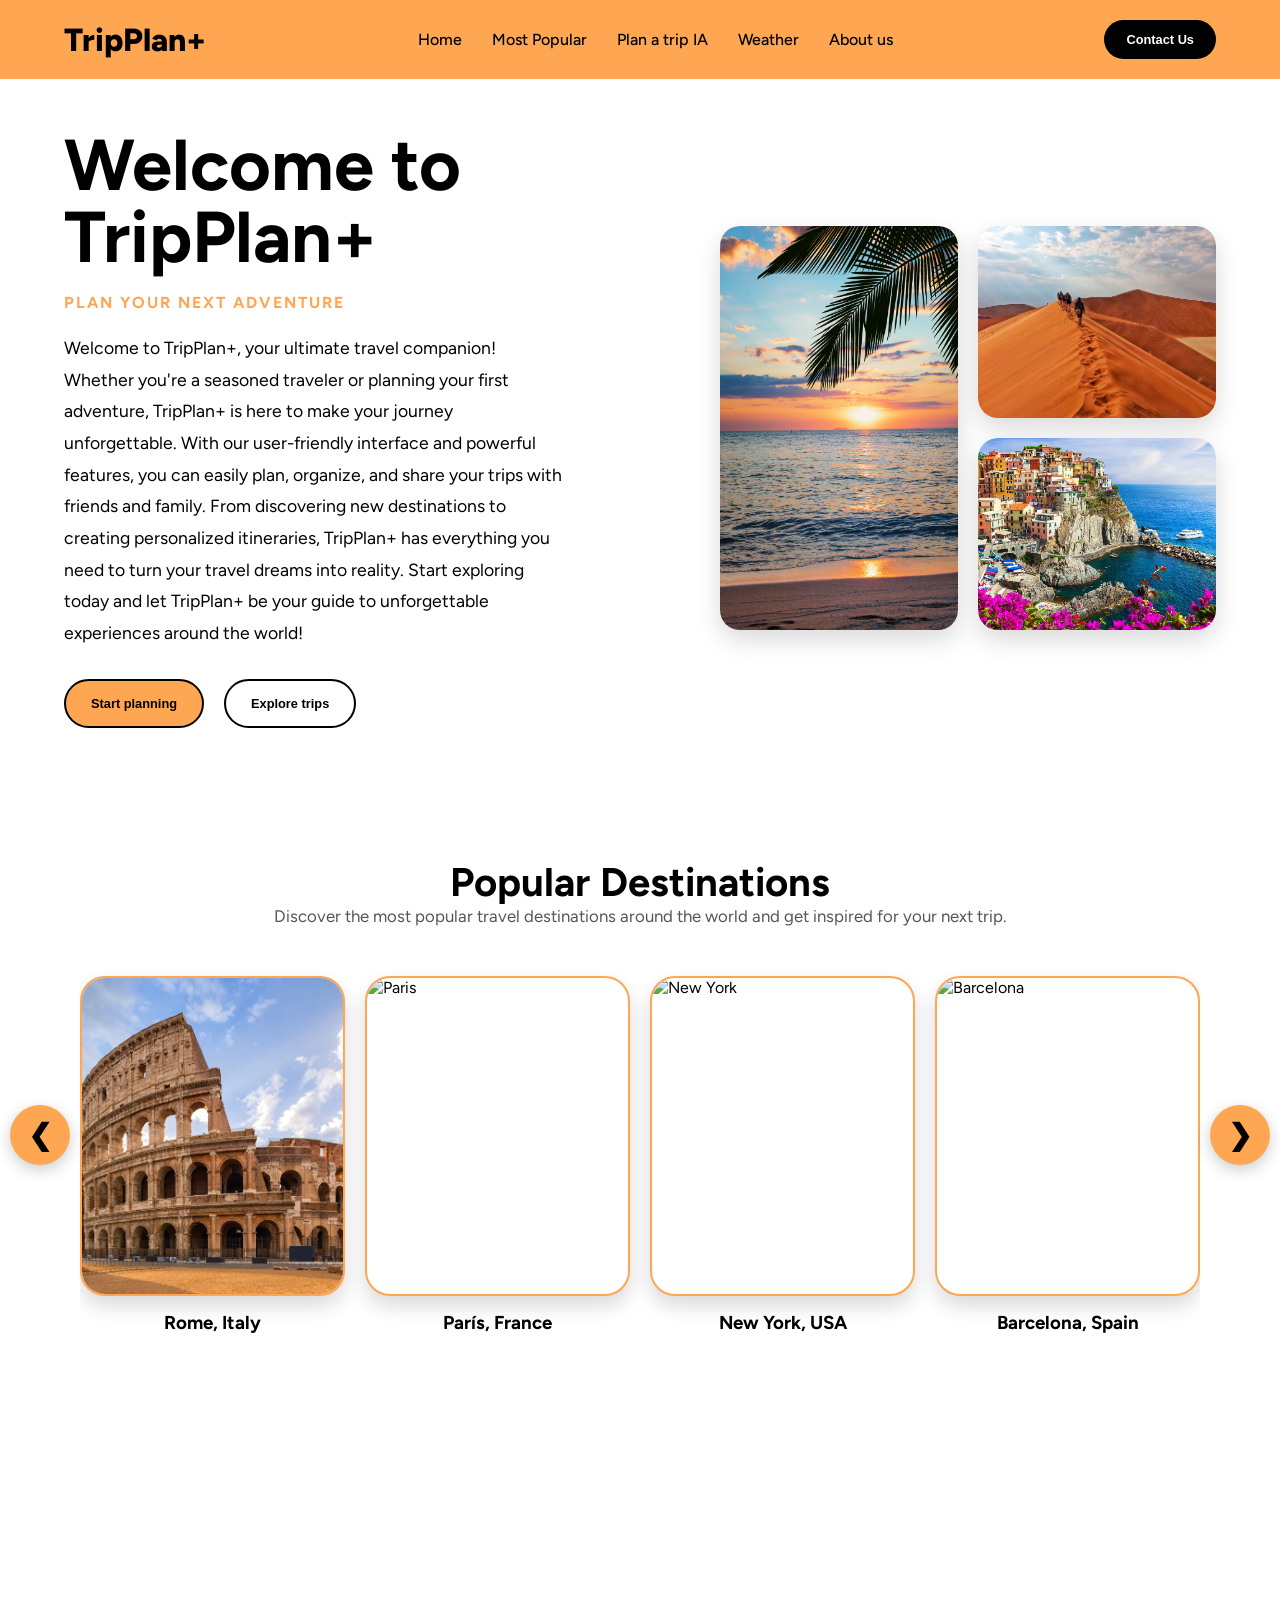
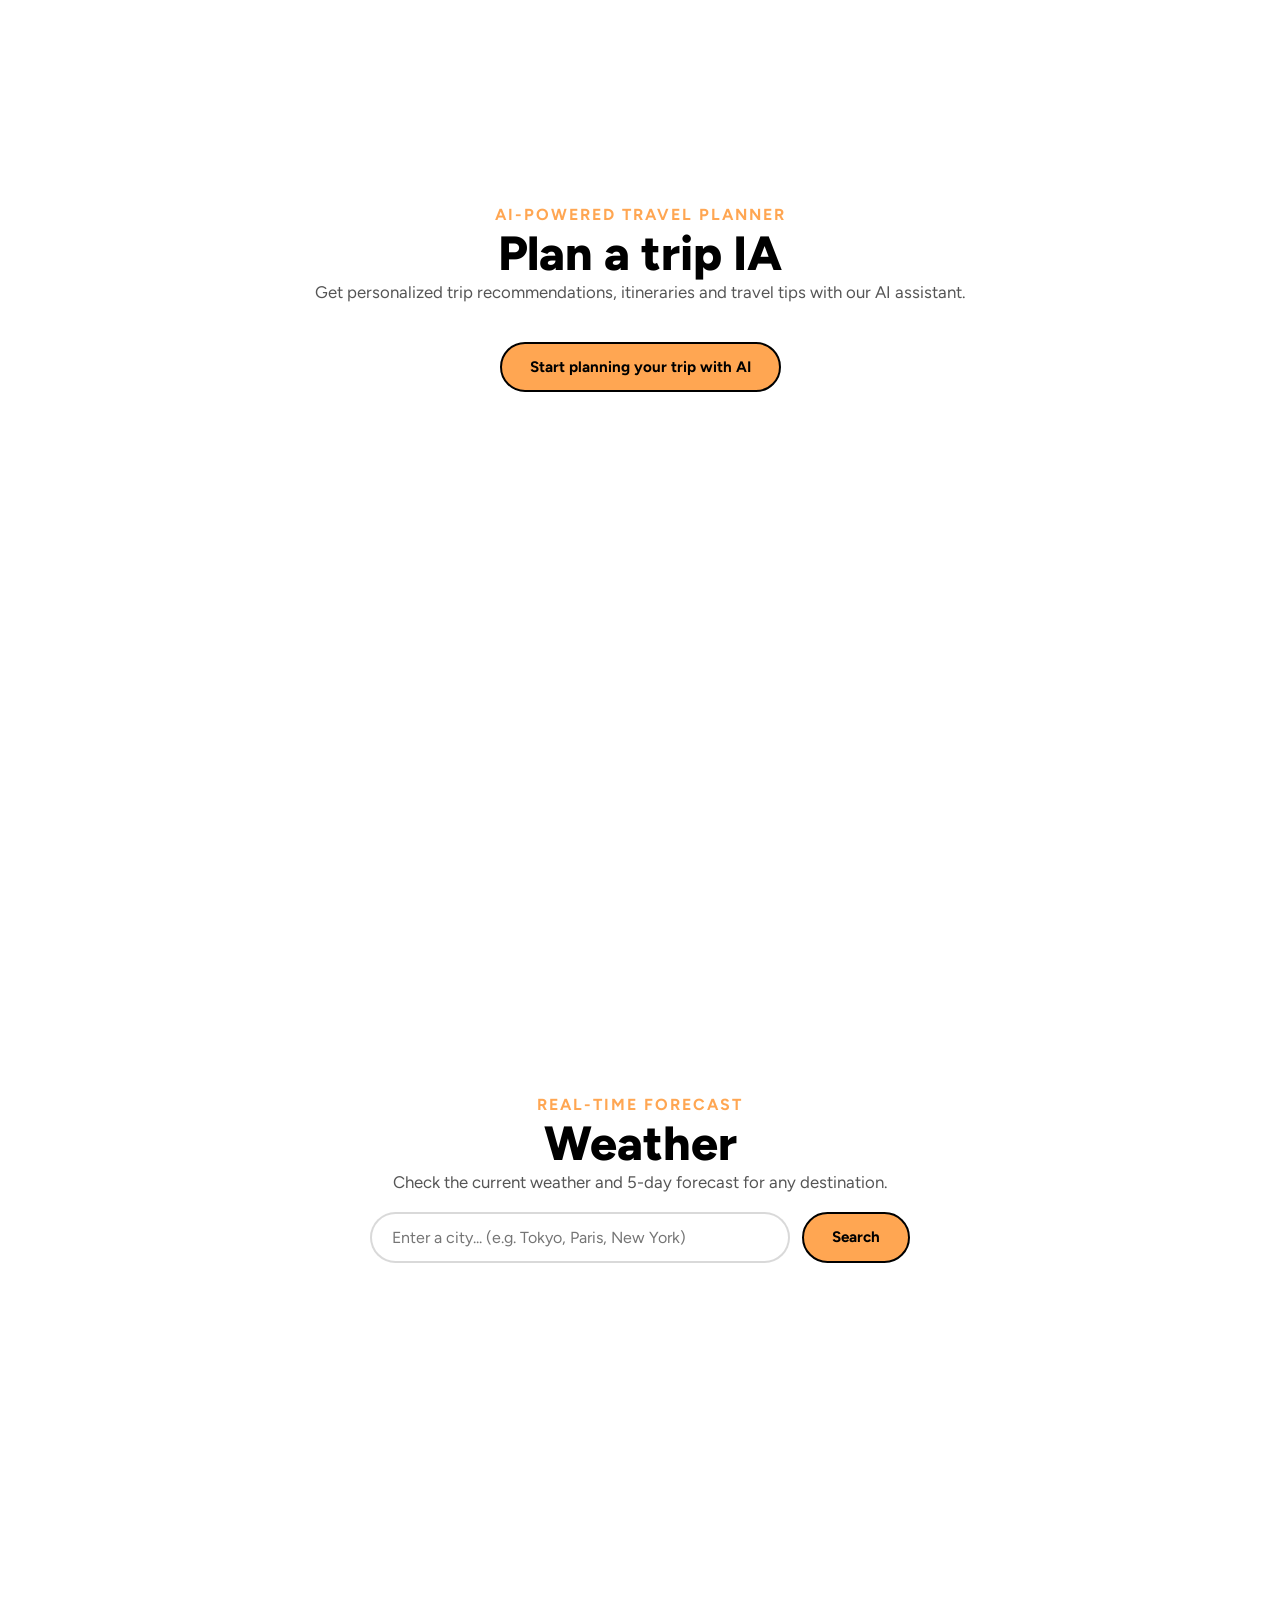
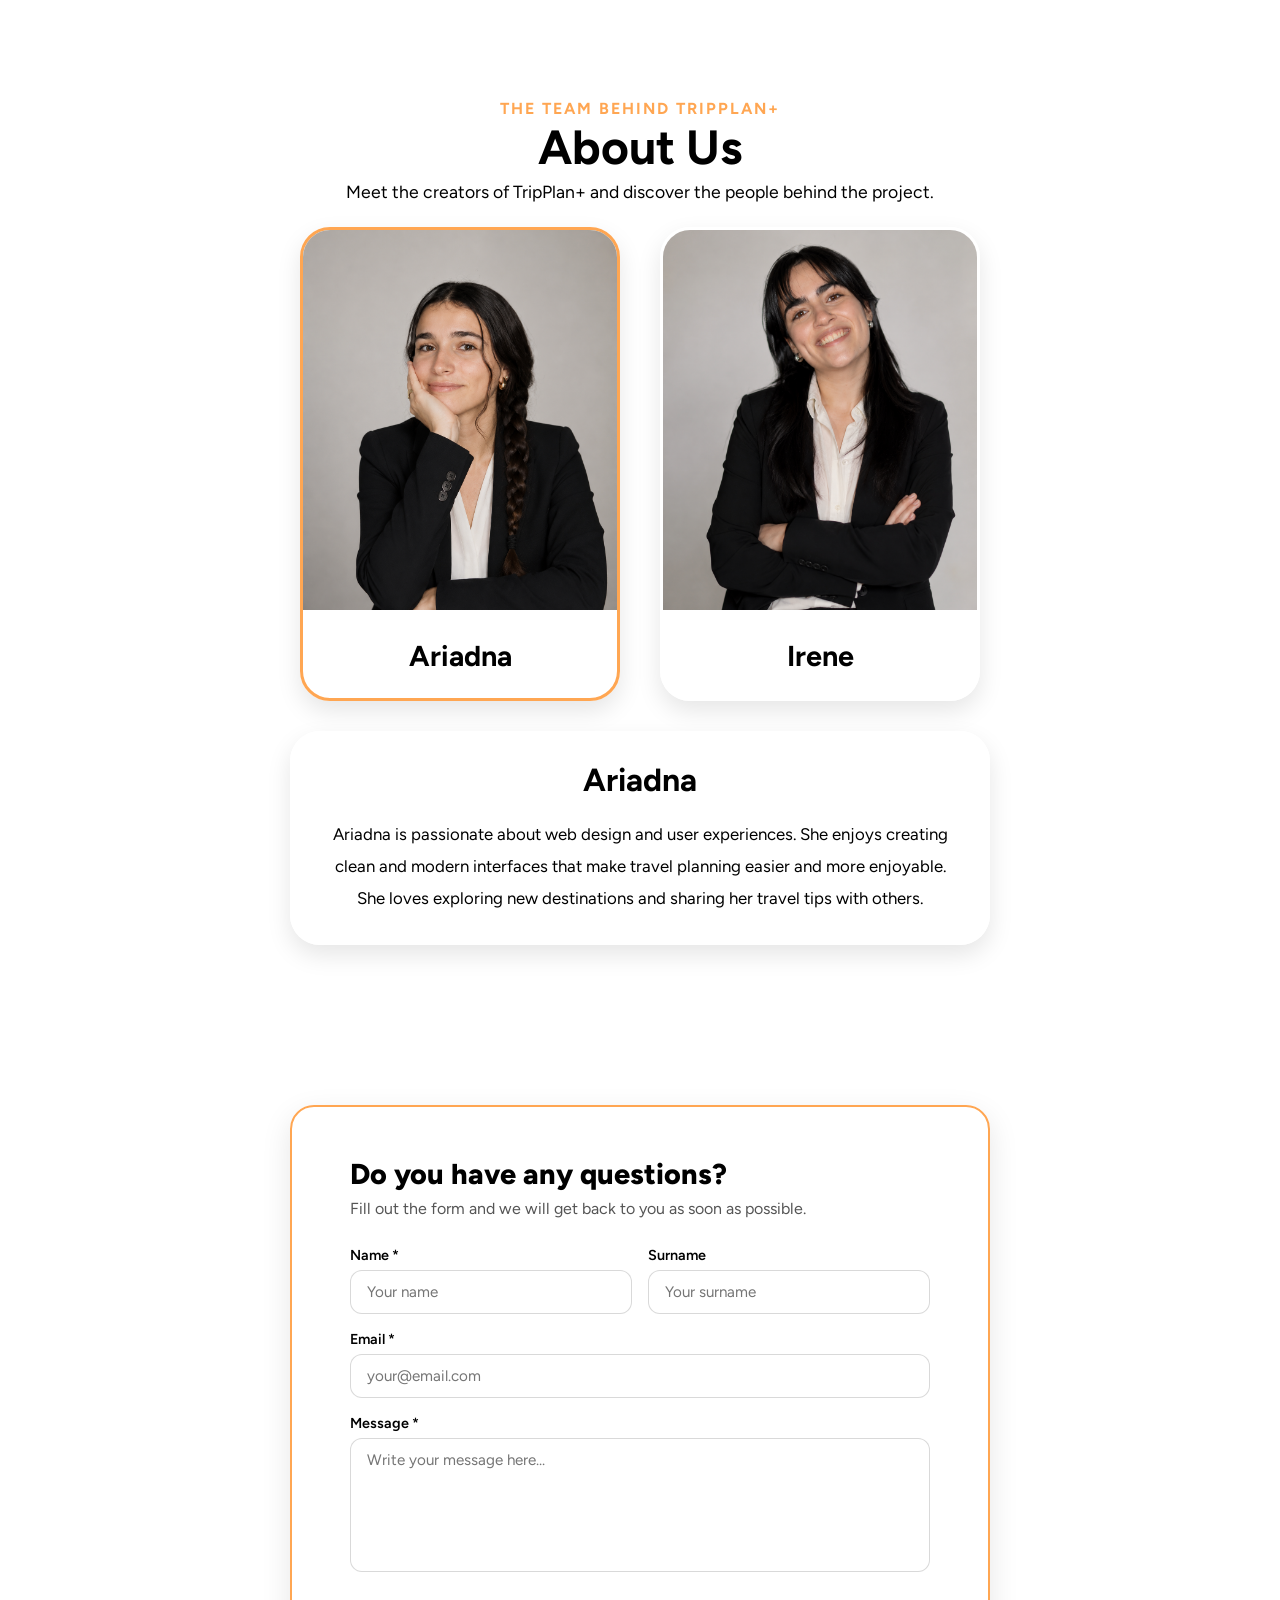
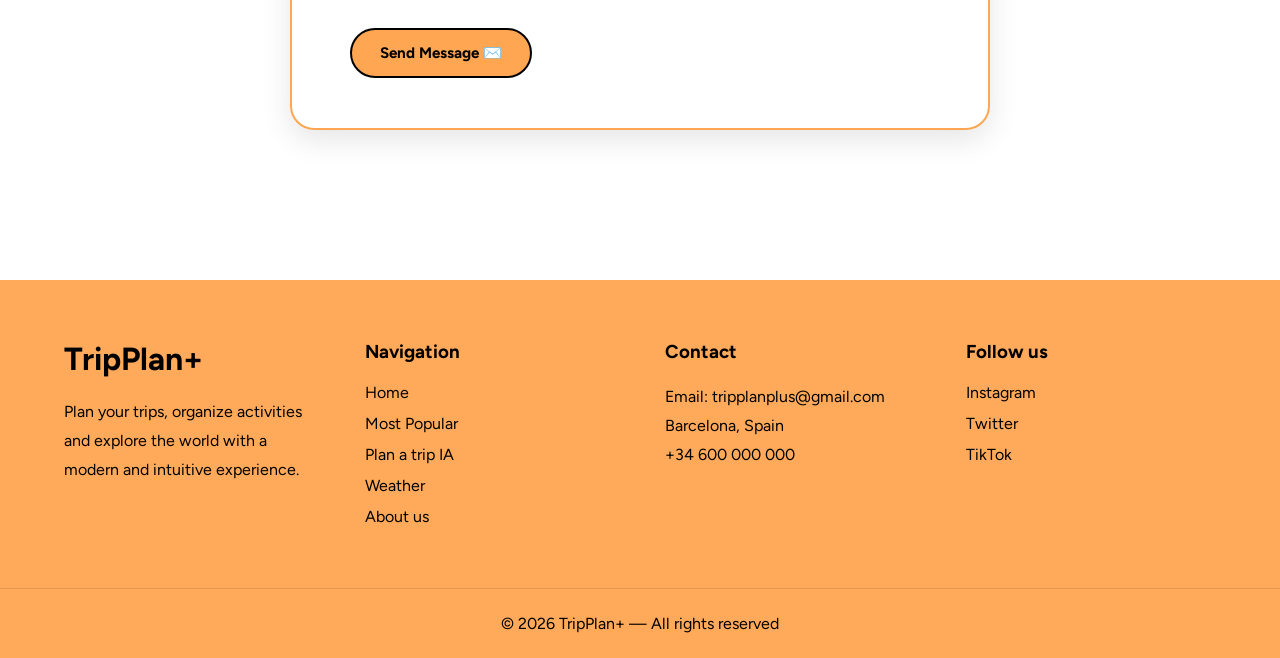
==== index.html @ 2e94f931 "borrado" ====
<!doctype html>
<html lang="en">

<head>
  <meta charset="UTF-8" />
  <meta name="viewport" content="width=device-width, initial-scale=1.0" />
  <title>TripPlan+</title>

  <link rel="preconnect" href="https://fonts.googleapis.com">
  <link rel="preconnect" href="https://fonts.gstatic.com" crossorigin>
  <link
    href="https://fonts.googleapis.com/css2?family=Ballet:opsz@16..72&family=Figtree:ital,wght@0,300..900;1,300..900&family=Playfair+Display:ital,wght@0,400..900;1,400..900&display=swap"
    rel="stylesheet">
  <link rel="stylesheet" href="style.css" />
  <script src="index.js" defer></script>
</head>

<body>
  <header>
    <h1>TripPlan+</h1>
    <nav class="nav">
      <ul>
        <li><a href="#home">Home</a></li>
        <li><a href="#popular"> Most Popular</a></li>
        <li><a href="#plan-trip">Plan a trip IA</a></li>
        <li><a href="#weather">Weather</a></li>
        <li><a href="#about-us">About us</a></li>
      </ul>
    </nav>

    <nav id="nav-login" class="nav">
      <a href="#contact"><button class="contact">Contact Us</button></a>
    </nav>
  </header>
  <main>
    <section id="home" class="active">

      <div class="home-content">
        <div class="home-text">
          <h2>Welcome to <span>TripPlan+</span></h2>

          <p class="home-tag">PLAN YOUR NEXT ADVENTURE</p>

          <p class="home-description">
            Welcome to TripPlan+, your ultimate travel companion! Whether you're a seasoned traveler or planning your
            first adventure, TripPlan+ is here to make your journey unforgettable. With our user-friendly interface and
            powerful features, you can easily plan, organize, and share your trips with friends and family. From
            discovering new destinations to creating personalized itineraries, TripPlan+ has everything you need to turn
            your travel dreams into reality. Start exploring today and let TripPlan+ be your guide to unforgettable
            experiences around the world!
          </p>

          <div class="home-buttons">
            <a href="trips.html">
              <button id="primary-button">Start planning</button>
            </a>
            <a href="#popular">
              <button id="secondary-button">Explore trips</button>
            </a>
          </div>
        </div>


        <div class="home-image">
          <img src="./assets/home_foto2.jpg" alt="Playa" />

          <img src="./assets/home_foto1.jpg" alt="Desierto" />

          <img src="./assets/home_foto3.jpg" alt="Costa de Italia" />

        </div>
      </div>

    </section>

    <section id="popular">

      <div class="popular-header">
        <h2>Popular Destinations</h2>
        <p class="popular-description">Discover the most popular travel destinations around the world and get inspired
          for your next trip.</p>
      </div>

      <div class="carousel">

        <div class="carousel-buttons">
          <button id="prev">&#10094;</button>
          <button id="next">&#10095;</button>
        </div>

        <div class="carousel-container">

          <div class="popular-destinations">


            <div class="card">
              <div class="destination-card">
                <img src="./assets/coliseo.webp" alt="Colosseum" />
              </div>
              <div class="place">
                <h3 id>Rome, Italy</h3>
              </div>
              <div class="popular-button">
              </div>
            </div>

            <div class="card">
              <div class="destination-card">
                <img
                  src="https://images.contentstack.io/v3/assets/blt06f605a34f1194ff/blt6f89f0bee8b4fec7/6740946bb5ed62c04841af29/BCC-2024-EXPLORER-PARIS-BEST_VIEWS-HEADER-MOBILE.jpg?fit=crop&disable=upscale&auto=webp&quality=60&crop=smart"
                  alt="Paris" />
              </div>
              <div class="place">
                <h3>París, France</h3>
              </div>
              <div class="popular-button">
              </div>
            </div>

            <div class="card">

              <div class="destination-card">
                <img
                  src="https://upload.wikimedia.org/wikipedia/commons/thumb/0/04/Lights_of_Rockefeller_Center_during_sunset.jpg/1280px-Lights_of_Rockefeller_Center_during_sunset.jpg"
                  alt="New York" />
              </div>
              <div class="place">
                <h3>New York, USA</h3>
              </div>
              <div class="popular-button">
              </div>
            </div>

            <div class="card">

              <div class="destination-card">
                <img
                  src="https://images.contentstack.io/v3/assets/blt06f605a34f1194ff/blt98aab8678ac3bce7/663907b78447cbf1b69ca84f/logan-armstrong-hVhfqhDYciU-unsplash-edited-MOBILE-HEADER.jpg?fit=crop&disable=upscale&auto=webp&quality=60&crop=smart"
                  alt="Barcelona" />
              </div>
              <div class="place">
                <h3>Barcelona, Spain</h3>
              </div>
              <div class="popular-button">
              </div>
            </div>

            <div class="card">
              <div class="destination-card">
                <img src="https://images.unsplash.com/photo-1542051841857-5f90071e7989" />
              </div>

              <div class="place">
                <h3>Tokyo, Japan</h3>
              </div>

              <div class="popular-button">
              </div>
            </div>

            <div class="card">
              <div class="destination-card">
                <img src="https://images.trvl-media.com/place/6158560/91223f79-fa3c-4b16-bc5a-8bccadf0f7b1.jpg" />
              </div>

              <div class="place">
                <h3>Dubai, UAE</h3>
              </div>

              <div class="popular-button">
              </div>
            </div>

            <div class="card">
              <div class="destination-card">
                <img src="https://media-cdn.tripadvisor.com/media/photo-s/1c/55/13/a8/london-what-a-beautiful.jpg" />
              </div>

              <div class="place">
                <h3>London, UK</h3>
              </div>

              <div class="popular-button">
              </div>
            </div>
          </div>
        </div>

      </div>
    </section>

    <section id="plan-trip">
      <div class="plan-header">
        <p class="plan-tag">AI-POWERED TRAVEL PLANNER</p>
        <h2>Plan a trip IA</h2>
        <p class="plan-description">Get personalized trip recommendations, itineraries and travel tips with our AI
          assistant.</p>
      </div>

      <button id="plan-trip-btn">Start planning your trip with AI</button>
    </section>


    <section id="weather">

      <div class="weather-header">
        <p class="weather-tag">REAL-TIME FORECAST</p>
        <h2>Weather</h2>
        <p class="weather-description">Check the current weather and 5-day forecast for any destination.</p>
      </div>

      <div class="weather-search">
        <input type="text" id="weather-input" placeholder="Enter a city... (e.g. Tokyo, Paris, New York)" />
        <button id="weather-btn">Search</button>
      </div>

      <div id="weather-error" class="weather-error"></div>

      <div id="weather-current" class="weather-current hidden">
        <div class="weather-main-card">
          <div class="weather-left">
            <p id="w-city" class="w-city"></p>
            <p id="w-date" class="w-date"></p>
            <p id="w-desc" class="w-desc"></p>
            <div class="w-temp-row">
              <span id="w-temp" class="w-temp"></span>
              <img id="w-icon" class="w-icon" src="" alt="weather icon" />
            </div>
          </div>
          <div class="weather-right">
            <div class="weather-detail">
              <span class="detail-label">Feels like</span>
              <span id="w-feels" class="detail-value"></span>
            </div>
            <div class="weather-detail">
              <span class="detail-label">Humidity</span>
              <span id="w-humidity" class="detail-value"></span>
            </div>
            <div class="weather-detail">
              <span class="detail-label">Wind</span>
              <span id="w-wind" class="detail-value"></span>
            </div>
            <div class="weather-detail">
              <span class="detail-label">Min / Max</span>
              <span id="w-minmax" class="detail-value"></span>
            </div>
          </div>
        </div>
      </div>

      <div id="weather-forecast" class="weather-forecast hidden">
        <h3>5-Day Forecast</h3>
        <div id="forecast-cards" class="forecast-cards"></div>
      </div>

    </section>
    <section id="about-us">

      <div class="about-header">

        <p class="about-tag">
          THE TEAM BEHIND TRIPPLAN+
        </p>

        <h2>About Us</h2>

        <p class="about-description">
          Meet the creators of TripPlan+ and discover the people
          behind the project.
        </p>

      </div>

      <div class="creators-container">

        <div class="creator-card active" data-creator="ariadna">

          <img src="./assets/ari_oficina.png" alt="Ariadna">

          <h3>Ariadna</h3>

        </div>

        <div class="creator-card" data-creator="irene">

          <img src="./assets/irene_oficina.png" alt="Irene">

          <h3>Irene</h3>

        </div>

      </div>

      <div class="creator-description" id="creator-description">

        <h3>Ariadna</h3>

        <p>
          Ariadna is passionate about web design and user experiences.
          She enjoys creating clean and modern interfaces that make
          travel planning easier and more enjoyable. She loves exploring new destinations and sharing her travel tips
          with others.
        </p>

      </div>

    </section>

    <section id="contact">

      <section class="about-contact">

        <h3>Do you have any questions?</h3>

        <p>Fill out the form and we will get back to you as soon as possible.</p>

        <form id="contact-form" class="contact-form" action="#" method="POST" novalidate>

          <div class="form-row">

            <div class="form-group">
              <label for="contact-name">Name <span>*</span></label>

              <input type="text" id="contact-name" name="name" placeholder="Your name" required />
            </div>

            <div class="form-group">
              <label for="contact-surname">Surname</label>

              <input type="text" id="contact-surname" name="surname" placeholder="Your surname" />
            </div>

          </div>

          <div class="form-group">
            <label for="contact-email">Email <span>*</span></label>

            <input type="email" id="contact-email" name="email" placeholder="your@email.com" required />
          </div>

          <div class="form-group">
            <label for="contact-message">Message <span>*</span></label>

            <textarea id="contact-message" name="message" rows="6" placeholder="Write your message here..."
              required></textarea>
          </div>

          <p id="contact-feedback" class="contact-feedback" aria-live="polite"></p>

          <button type="submit" id="contact-submit">
            Send Message ✉️
          </button>

        </form>

      </section>

    </section>

  </main>
  <aside></aside>
</body>
<footer>

  <div class="footer-container">

    <div class="footer-column">

      <h2>TripPlan+</h2>

      <p>
        Plan your trips, organize activities and explore the world
        with a modern and intuitive experience.
      </p>

    </div>

    <div class="footer-column">

      <h3>Navigation</h3>

      <ul>
        <li><a href="#home">Home</a></li>
        <li><a href="#popular">Most Popular</a></li>
        <li><a href="trips.html">Plan a trip IA</a></li>
        <li><a href="#weather">Weather</a></li>
        <li><a href="#about-us">About us</a></li>
      </ul>

    </div>

    <div class="footer-column">

      <h3>Contact</h3>
      <p>Email: tripplanplus@gmail.com</p>
      <p>Barcelona, Spain</p>
      <p>+34 600 000 000</p>

    </div>

    <div class="footer-column">

      <h3>Follow us</h3>

      <div class="socials">
        <a href="#">Instagram</a>
        <a href="#">Twitter</a>
        <a href="#">TikTok</a>
      </div>

    </div>

  </div>

  <div class="footer-bottom">

    <p>
      © 2026 TripPlan+ — All rights reserved
    </p>

  </div>

</footer>

</html>
---- style.css ----
* {
  margin: 0;
  padding: 0;
  box-sizing: border-box;
}

html {
  scroll-behavior: smooth;
}

body {
  width: 100vw;
  min-height: 100vh;
  font-family: "Figtree", sans-serif;
  background-image: url("https://img.freepik.com/fotos-premium/mapa-mundo-gris-simple-adecuado-conceptos-viaje-muestra-conexiones-globales-minimalista-moderno_1299716-23592.jpg?semt=ais_hybrid&w=740&q=80");
  background-size: cover;
  background-position: center;
  background-repeat: no-repeat;
  background-attachment: fixed;
}

/* HEADER */

header {
  display: flex;
  align-items: center;
  justify-content: space-between;
  padding: 20px 5%;
  position: sticky;
  top: 0;
  z-index: 10;
  background-color: rgba(255, 166, 82, 1);
}

header h1 {
  font-size: 2rem;
  font-weight: 800;
}

nav ul {
  list-style: none;
  display: flex;
  gap: 30px;
}

nav ul li a {
  text-decoration: none;
  color: black;
  font-weight: 500;
  font-size: 1rem;
  transition: 0.3s;
}

nav ul li a:hover {
  color: white;
}

#nav-login .contact {
  padding: 10px 20px;
  border: 2px solid transparent;
  border-radius: 30px;
  background-color: black;
  color: white;
  font-weight: 700;
  font-size: 0.8rem;
  cursor: pointer;
  transition: background-color 0.3s ease, color 0.3s ease, border-color 0.3s ease;
}

#nav-login .contact:hover {
  background-color: rgb(250, 119, 4);
  color: white;
  border-color: black;
}

/* HOME */

.home {
  min-height: 100vh;
  display: flex;
  align-items: center;
  padding: 170px 5% 80px 5%; /* Aumentamos el padding de arriba (80px que ya tenías + 90px del header) */
}

.home-content {
  width: 100%;
  display: grid;
  grid-template-columns: 1.2fr 1fr;
  gap: 60px;
  align-items: center;
}

/* TEXTO */

.home-text {
  max-width: 600px;
}

.home-tag {
  color: rgb(255, 166, 82);
  font-weight: 700;
  letter-spacing: 2px;
  margin-bottom: 20px;
}

.home-text h2 {
  font-size: 4.5rem;
  line-height: 1;
  color: black;
  margin-bottom: 20px;
}

.home-text h3 {
  font-size: 1.8rem;
  margin-bottom: 20px;
  font-weight: 500;

}

.home-description {
  font-size: 1.1rem;
  line-height: 1.8;
  max-width: 500px;
  margin-bottom: 30px;
}

/* BOTONES */

.home-buttons {
  display: flex;
  gap: 20px;
}

.home-buttons button,
.popular-button button {
  padding: 15px 25px;
  border: none;
  border-radius: 30px;
  background-color: rgb(0, 0, 0);
  color: white;
  font-weight: 700;
  font-size: 0.8rem;
  cursor: pointer;
  transition: 0.3s;
  border: black solid 2px;
}

.home-buttons button,
#nav-login .login {
  transition: background-color 0.3s ease, color 0.3s ease;
}

#primary-button {
  background-color: rgb(255, 166, 82);
  color: rgb(0, 0, 0);
  border: black solid 2px;
}

#primary-button:hover {
  background-color: rgb(250, 119, 4);
}

#secondary-button {
  background-color: transparent;
  color: rgb(0, 0, 0);
  border: black solid 2px;
}

#secondary-button:hover {
  background-color: rgb(250, 119, 4);
}

/* GALERÍA HOME */

.home-image {
  display: grid;
  grid-template-columns: 1fr 1fr;
  /* Cambiado de 220px a unidades relativas al ancho de la pantalla (Viewport Width) */
  grid-template-rows: 15vw 15vw; 
  gap: 20px;
  width: 100%;
}

.home-image img {
  width: 100%;
  height: 100%;
  object-fit: cover;
  border-radius: 20px;
  transition: 0.4s;
  box-shadow: 0px 10px 25px rgba(0, 0, 0, 0.15);
}

.home-image img:hover {
  transform: scale(1.05);
}

.home-image img:first-child {
  grid-row: span 2;
}

/* RESTO DE SECCIONES */

 #home, #popular, #about-us {
  scroll-margin-top: 90px;
}

section:not(.home) {
  padding: 50px 5%;
}

/* ── POPULAR DESTINATIONS ── */

#popular {
  width: 100%;
  overflow: hidden;
  position: relative;
  padding: 80px 0;
  /* sin padding lateral: las flechas lo gestionan */
}

.popular-header {
  padding: 0 80px;
  /* alinea el título con el área de cartas */
  margin-bottom: 40px;
  text-align: center;

}

.popular-header h2 {
  font-size: 2.5rem;
}

.popular-description {
  /* margin-top: 12px; */
  color: #555;
  font-size: 1.05rem;
}

.carousel {
  position: relative;
  width: 100%;
}

/* Flechas — se quedan en los bordes, fuera del área de cartas */
.carousel-buttons button {
  position: absolute;
  top: 42%;
  transform: translateY(-50%);
  width: 60px;
  height: 60px;
  border: none;
  border-radius: 50%;
  background-color: rgb(255, 166, 82);
  font-size: 1.8rem;
  font-weight: bold;
  cursor: pointer;
  z-index: 10;
  transition: 0.3s;
  box-shadow: 0 5px 15px rgba(0, 0, 0, 0.2);
}

.carousel-buttons button:hover {
  background-color: rgb(250, 119, 4);
}

#prev {
  left: 10px;
}

#next {
  right: 10px;
}

/* El contenedor visible: deja espacio para las flechas a ambos lados */
.carousel-container {
  width: calc(100% - 160px);
  /* espacio para las flechas */
  margin: 0 auto;
  overflow: hidden;
}

.popular-destinations {
  display: flex;
  gap: 20px;
  transition: transform 0.6s ease-in-out;
  /* will-change: transform; */
  padding: 10px 0 20px;
  align-items: flex-start;
}

.card {
  flex: 0 0 calc((100cqw - 220px) / 4);
  /* NO uses % — usa cqw */
  display: flex;
  flex-direction: column;
  gap: 15px;
}

/* Imagen de la carta: más alta para forma vertical */
.destination-card {
  width: 100%;
  height: 320px;
  /* bajamos de 420px a 320px */
  background-color: white;
  border-radius: 25px;
  overflow: hidden;
  border: 2px solid rgb(255, 166, 82);
  box-shadow: 0 10px 20px rgba(0, 0, 0, 0.15);
  transition: transform 0.3s;
  /* solo transform, no todo */
}

/* El overflow de la imagen debe estar contenido dentro del border-radius */
.destination-card {
  overflow: hidden;
}

.destination-card:hover {
  transform: translateY(-8px);
}

.destination-card img {
  width: 100%;
  height: 100%;
  object-fit: cover;
  display: block;
}

.place {
  display: flex;
  justify-content: center;
}

.popular-button {
  display: flex;
  justify-content: center;
}

.popular-button button:hover {
  background-color: rgb(250, 119, 4);
}


/* ───────── TRIPS PAGE ───────── */


.trips-page {
  padding: 40px 5%;
}

/* HERO */

.trip-hero {
  display: grid;
  grid-template-columns: 1fr 1fr;
  gap: 50px;
  align-items: center;
  margin-bottom: 80px;
}

.trip-tag {
  color: rgb(255, 166, 82);
  font-weight: 700;
  letter-spacing: 2px;
  margin-bottom: 20px;
}

.trip-hero-text h2 {
  font-size: 4rem;
  line-height: 1.1;
  margin-bottom: 20px;
}

.trip-hero-text p {
  font-size: 1.1rem;
  line-height: 1.8;
}

.trip-hero-image img {
  width: 100%;
  height: 500px;
  object-fit: cover;
  border-radius: 30px;
  box-shadow: 0 10px 30px rgba(0, 0, 0, 0.15);
}

/* PLANNER */

.planner-section {
  display: grid;
  grid-template-columns: 400px 1fr;
  gap: 40px;
  align-items: start;
}

.planner-form-container,
.trips-container {
  background: white;
  padding: 30px;
  border-radius: 30px;
  box-shadow: 0 10px 25px rgba(0, 0, 0, 0.1);
}

.planner-form-container h2,
.trips-container h2 {
  margin-bottom: 30px;
  font-size: 2rem;
}

.input-group {
  display: flex;
  flex-direction: column;
  margin-bottom: 20px;
}

.input-group label {
  margin-bottom: 10px;
  font-weight: 600;
}

.input-group input {
  padding: 14px;
  border-radius: 15px;
  border: 2px solid #eee;
  font-size: 1rem;
  transition: 0.3s;
}

.input-group input:focus {
  outline: none;
  border-color: rgb(255, 166, 82);
}

.dates-row {
  display: flex;
  gap: 20px;
}

.trip-save-btn {
  width: 100%;
  padding: 15px;
  border: none;
  border-radius: 30px;
  background-color: rgb(255, 166, 82);
  color: black;
  font-weight: 700;
  font-size: 1rem;
  cursor: pointer;
  transition: 0.3s;
}

.trip-save-btn:hover {
  background-color: rgb(250, 119, 4);
}

/* TRIP CARD */

.trip-card {
  background: #fafafa;
  border-radius: 25px;
  padding: 25px;
  margin-bottom: 25px;
  border: 2px solid #f0f0f0;
}

.trip-card-header {
  display: flex;
  justify-content: space-between;
  align-items: center;
}

.trip-card h3 {
  font-size: 1.5rem;
}

.trip-info {
  margin-top: 15px;
  line-height: 1.8;
}

/* ACTIVITIES */

.activities-container {
  margin-top: 25px;
}

.activities-container h4 {
  margin-bottom: 15px;
}

.activity-form {
  display: flex;
  flex-direction: column;
  gap: 15px;
  margin-bottom: 20px;
}

.activity-form input {
  padding: 12px;
  border-radius: 12px;
  border: 2px solid #eee;
}

.activity-form button {
  padding: 12px;
  border: none;
  border-radius: 20px;
  background: black;
  color: white;
  cursor: pointer;
}

.activity-item {
  background: white;
  border-radius: 15px;
  padding: 15px;
  margin-bottom: 10px;
  border: 1px solid #eee;
}

.delete-btn {
  margin-top: 15px;
  background: crimson;
  color: white;
  border: none;
  padding: 10px 15px;
  border-radius: 15px;
  cursor: pointer;
}

/* RESPONSIVE */

@media(max-width: 900px) {

  .trip-hero {
    grid-template-columns: 1fr;
  }

  .planner-section {
    grid-template-columns: 1fr;
  }

  .trip-hero-text h2 {
    font-size: 3rem;
  }

}

/* ───────── MY TRIPS GRID ───────── */

#trip-list {
  display: grid;
  grid-template-columns: repeat(auto-fill, minmax(240px, 1fr));
  gap: 25px;
  margin-top: 30px;

}

/* ───────── MINI TRIP CARD ───────── */

.trip-mini-card {
  background: white;
  border-radius: 25px;
  padding: 25px;
  min-height: 180px;
  cursor: pointer;
  transition: all 0.3s ease;
  border: 2px solid transparent;
  box-shadow: 0 8px 20px rgba(0, 0, 0, 0.08);
  display: flex;
  flex-direction: column;
  justify-content: center;
}

.trip-mini-card:hover {
  transform: translateY(-10px);
  border-color: rgb(255, 166, 82);
  box-shadow: 0 15px 30px rgba(0, 0, 0, 0.15);
}

.trip-mini-card h3 {
  font-size: 1.7rem;
  margin-bottom: 15px;
}

.trip-mini-card p {
  color: #666;
  line-height: 1.7;
}

/* ───────── MODAL ───────── */

.trip-modal {

  position: fixed;

  inset: 0;

  background: rgba(0, 0, 0, 0.5);

  display: flex;

  justify-content: center;

  align-items: center;

  opacity: 0;

  pointer-events: none;

  transition: 0.3s;

  z-index: 999;

}

.trip-modal.active {

  opacity: 1;

  pointer-events: auto;

}

.modal-content {

  width: 90%;

  max-width: 700px;

  background: white;

  border-radius: 30px;

  padding: 40px;

  position: relative;

  max-height: 90vh;

  overflow-y: auto;

}

.close-modal {

  position: absolute;

  top: 20px;

  right: 25px;

  border: none;

  background: none;

  font-size: 2rem;

  cursor: pointer;

}

/* ───────── TRIP INFO ───────── */

.trip-info {

  margin-top: 20px;

  line-height: 2;

}

/* ───────── ADD ACTIVITY BUTTON ───────── */

.add-activity-btn {
  width: 100%;
  margin-top: 30px;
  padding: 15px;
  border: none;
  border-radius: 20px;
  background: rgb(255, 166, 82);
  font-weight: 700;
  font-size: 1rem;
  cursor: pointer;
  transition: 0.3s;

}

.add-activity-btn:hover {

  background: rgb(250, 119, 4);

}

/* ───────── HIDDEN FORM ───────── */

.activity-form-hidden {

  display: none;

}

/* ───────── ACTIVITY FORM ───────── */

.activity-form {
  display: flex;
  flex-direction: column;
  gap: 15px;
  margin-top: 25px;
}

.activity-form input {

  padding: 14px;
  border-radius: 15px;
  border: 2px solid #eee;
}

.activity-form button {
  padding: 14px;
  border: none;
  border-radius: 15px;
  background: black;
  color: white;
  cursor: pointer;

}

/* ───────── ACTIVITY ITEM ───────── */

.activity-item {

  background: #f7f7f7;

  padding: 20px;

  border-radius: 20px;

  margin-top: 20px;

}

/* ───────── DELETE BUTTON ───────── */

.delete-btn {

  margin-top: 30px;

  padding: 14px 20px;

  border: none;

  border-radius: 15px;

  background: crimson;

  color: white;

  font-weight: 700;

  cursor: pointer;

}

/* ───────── GRID ───────── */

#trip-list {

  display: grid;

  grid-template-columns: repeat(auto-fill, minmax(260px, 1fr));

  gap: 25px;

  margin-top: 30px;

}

/* ───────── CARD ───────── */

.trip-mini-card {

  background: white;

  border-radius: 25px;

  padding: 25px;

  cursor: pointer;

  transition: 0.3s;

  box-shadow: 0 8px 20px rgba(0, 0, 0, 0.08);

  overflow: hidden;

}

.trip-mini-card:hover {

  transform: translateY(-8px);

}

.trip-preview h3 {

  font-size: 1.6rem;

  margin-bottom: 10px;

}

.trip-preview p {

  color: #666;

}

/* ───────── DETAILS ───────── */

.trip-details {
  max-height: 0;
  overflow: hidden;
  transition: 0.4s ease;
}

.trip-mini-card.active .trip-details {
  max-height: 1000px;
  margin-top: 25px;

}

/* ───────── BUTTONS ───────── */

.add-activity-btn,
.delete-btn {
  width: 100%;
  padding: 14px;
  border: none;
  border-radius: 15px;
  margin-top: 20px;
  cursor: pointer;
  font-weight: 700;
}

.add-activity-btn {

  background: rgb(255, 166, 82);

}

.delete-btn {

  background: crimson;

  color: white;

}

/* ───────── FORM ───────── */

.activity-form-hidden {
  display: none;
}

.activity-form {
  display: flex;
  flex-direction: column;
  gap: 12px;
  margin-top: 20px;
}

.activity-form input {
  padding: 12px;
  border-radius: 12px;
  border: 2px solid #eee;
}

.activity-form button {
  padding: 12px;
  border: none;
  border-radius: 12px;
  background: black;
  color: white;
}

/* ───────── ACTIVITIES ───────── */

.activity-item {
  background: #f7f7f7;
  padding: 15px;
  border-radius: 15px;
  margin-top: 15px;
}

/* ───────── FOOTER ───────── */

footer {
  margin-top: 100px;
  background: rgba(255, 166, 82, 0.95);
  backdrop-filter: blur(5px);
  padding-top: 60px;
}

.footer-container {
  width: 90%;
  margin: auto;
  display: grid;
  grid-template-columns: repeat(auto-fit, minmax(220px, 1fr));
  gap: 50px;
  padding-bottom: 50px;
}

.footer-column h2 {
  font-size: 2rem;
  margin-bottom: 20px;
}

.footer-column h3 {
  margin-bottom: 20px;
}

.footer-column p {
  line-height: 1.8;
}

.footer-column ul {
  list-style: none;
}

.footer-column ul li {
  margin-bottom: 12px;
}

.footer-column ul li a {
  text-decoration: none;
  color: black;
  transition: 0.3s;
}

.footer-column ul li a:hover {
  color: white;
}

.socials {
  display: flex;
  flex-direction: column;
  gap: 12px;

}

.socials a {
  text-decoration: none;
  color: black;
  transition: 0.3s;

}

.socials a:hover {
  color: white;
}

.footer-bottom {
  border-top: 1px solid rgba(0, 0, 0, 0.1);
  text-align: center;
  padding: 25px;
}

/* ───────── ABOUT US ───────── */

#about-us {
  padding: 50px 5%;
}

/* HEADER */

.about-header {
  text-align: center;
  margin-bottom: 20px;
}

.about-tag {
  color: rgb(255, 166, 82);
  font-weight: 700;
  letter-spacing: 2px;

}

.about-header h2 {
  font-size: 3rem;
  /* margin-bottom: 10px; */
}

.about-description {

  max-width: 700px;
  margin: auto;
  line-height: 1.8;
  font-size: 1.1rem;

}

/* CARDS */

.creators-container {
  display: flex;
  justify-content: center;
  gap: 40px;
  flex-wrap: wrap;
  margin-bottom: 30px;
}

.creator-card {

  width: 320px;

  background: rgba(255, 255, 255, 0.92);

  backdrop-filter: blur(5px);

  border-radius: 30px;

  overflow: hidden;

  cursor: pointer;

  transition: 0.3s;

  box-shadow: 0 10px 25px rgba(0, 0, 0, 0.1);

  border: 3px solid transparent;

}

.creator-card:hover {

  transform: translateY(-10px);

}

.creator-card.active {

  border-color: rgb(255, 166, 82);

}

.creator-card img {

  width: 100%;

  height: 380px;

  object-fit: cover;

}

.creator-card h3 {

  padding: 25px;

  text-align: center;

  font-size: 1.8rem;

}

/* DESCRIPTION */

.creator-description {

  max-width: 700px;

  margin: auto;

  background: rgba(255, 255, 255, 0.92);

  backdrop-filter: blur(5px);

  padding: 30px;

  border-radius: 30px;

  box-shadow: 0 10px 25px rgba(0, 0, 0, 0.1);

  text-align: center;

}

.creator-description h3 {
  font-size: 2rem;
  margin-bottom: 20px;

}

.creator-description p {
  line-height: 1.9;
  font-size: 1.05rem;
}

.about-contact {
  max-width: 700px;
  margin: 60px auto 0;
  background: rgba(255, 255, 255, 0.85);
  border-radius: 24px;
  padding: 40px;
  border: 2px solid rgb(255, 166, 82);
  box-shadow: 0 10px 30px rgba(0, 0, 0, 0.1);
  scroll-margin-top: 100px;
}

.about-contact h3 {
  font-size: 1.8rem;
  font-weight: 800;
  margin-bottom: 8px;
}

.about-contact>p {
  color: #555;
  margin-bottom: 28px;
}

.contact-form {
  display: flex;
  flex-direction: column;
  gap: 16px;
}

.form-row {
  display: grid;
  grid-template-columns: 1fr 1fr;
  gap: 16px;
}

.form-group {
  display: flex;
  flex-direction: column;
  gap: 6px;
}

.form-group label {
  font-weight: 600;
  font-size: 0.9rem;
}

.form-group input,
.form-group textarea {
  padding: 12px 16px;
  border: 1.5px solid rgba(0, 0, 0, 0.15);
  border-radius: 12px;
  font-family: "Figtree", sans-serif;
  font-size: 0.95rem;
  outline: none;
  transition: border-color 0.2s;
  background: white;
  resize: none;
}

.form-group input:focus,
.form-group textarea:focus {
  border-color: rgb(255, 166, 82);
}

#contact-submit {
  padding: 14px 28px;
  border: 2px solid black;
  border-radius: 30px;
  background-color: rgb(255, 166, 82);
  font-family: "Figtree", sans-serif;
  font-weight: 700;
  font-size: 0.95rem;
  cursor: pointer;
  transition: background-color 0.3s;
  align-self: flex-start;
}

#contact-submit:hover {
  background-color: rgb(250, 119, 4);
}

#contact-submit:disabled {
  opacity: 0.6;
  cursor: not-allowed;
}

.contact-feedback {
  font-size: 0.95rem;
  font-weight: 500;
  min-height: 24px;
}

/* PLAN TRIP */
#plan-trip {
  min-height: 100vh; /* Ocupa el 100% de la pantalla */
  display: flex;
  flex-direction: column;
  justify-content: center; /* Centra el contenido verticalmente */
  padding: 40px 5%;
  max-width: 1000px;
  margin: 0 auto;
}

.plan-header {
  /* min-height: ; */
  text-align: center;
  margin-bottom: 20px;
}

.plan-tag {
  color: rgb(255, 166, 82);
  font-weight: 700;
  letter-spacing: 2px;
  /* margin-bottom: 10px; */
}

.plan-header h2 {
  font-size: 3rem;
  font-weight: 800;
  /* margin-bottom: 10px; */
}

.plan-description {
  color: #555;
  font-size: 1.05rem;
}

#plan-trip-btn {
  display: block;
  margin: 20px auto 0; 

  padding: 14px 28px;
  border: 2px solid black;
  border-radius: 30px;
  background-color: rgb(255, 166, 82);
  font-family: "Figtree", sans-serif;
  font-weight: 700;
  font-size: 0.95rem;
  cursor: pointer;
  transition: background-color 0.3s;
  
}

#plan-trip-btn:hover {
  background-color: rgb(250, 119, 4);
}

/* ══════════════════════════════════════
   WEATHER
══════════════════════════════════════ */

#weather {
  min-height: 100vh; /* Ocupa el 100% de la pantalla */
  display: flex;
  flex-direction: column;
  justify-content: center; /* Centra el contenido verticalmente */
  padding: 40px 5%;
  max-width: 1000px;
  margin: 0 auto;
}

.weather-header {
  /* min-height: ; */
  text-align: center;
  margin-bottom: 20px;
}

.weather-tag {
  color: rgb(255, 166, 82);
  font-weight: 700;
  letter-spacing: 2px;
  /* margin-bottom: 10px; */
}

.weather-header h2 {
  font-size: 3rem;
  font-weight: 800;
  /* margin-bottom: 10px; */
}

.weather-description {
  color: #555;
  font-size: 1.05rem;
}

.weather-search {
  display: flex;
  gap: 12px;
  justify-content: center;
  margin-bottom: 16px;
}

.weather-search input {
  width: 420px;
  padding: 14px 20px;
  border: 2px solid rgba(0, 0, 0, 0.15);
  border-radius: 30px;
  font-family: "Figtree", sans-serif;
  font-size: 1rem;
  outline: none;
  transition: border-color 0.2s;
  background: white;
}

.weather-search input:focus {
  border-color: rgb(255, 166, 82);
}

#weather-btn {
  padding: 14px 28px;
  border: 2px solid black;
  border-radius: 30px;
  background-color: rgb(255, 166, 82);
  font-family: "Figtree", sans-serif;
  font-weight: 700;
  font-size: 0.95rem;
  cursor: pointer;
  transition: background-color 0.3s;
}

#weather-btn:hover {
  background-color: rgb(250, 119, 4);
}

.weather-error {
  text-align: center;
  color: #e74c3c;
  font-weight: 600;
  /* margin-bottom: 16px; */
  min-height: 24px;
}

.hidden {
  display: none !important;
}

/* CURRENT WEATHER CARD */

.weather-main-card {
  display: grid;
  grid-template-columns: 1.2fr 1fr;
  gap: 30px;
  background: rgba(255, 255, 255, 0.85);
  border-radius: 24px;
  border: 2px solid rgb(255, 166, 82);
  padding: 36px 40px;
  box-shadow: 0 10px 30px rgba(0, 0, 0, 0.1);
  margin-bottom: 40px;
  backdrop-filter: blur(10px);
}

.w-city {
  font-size: 1.8rem;
  font-weight: 800;
  margin-bottom: 4px;
}

.w-date {
  color: #666;
  font-size: 0.95rem;
  margin-bottom: 10px;
}

.w-desc {
  font-size: 1.1rem;
  font-weight: 600;
  color: #444;
  margin-bottom: 16px;
  text-transform: capitalize;
}

.w-temp-row {
  display: flex;
  align-items: center;
  gap: 8px;
}

.w-temp {
  font-size: 4rem;
  font-weight: 800;
  line-height: 1;
  color: rgb(250, 119, 4);
}

.w-icon {
  width: 70px;
  height: 70px;
}

.weather-right {
  display: flex;
  flex-direction: column;
  justify-content: center;
  gap: 18px;
}

.weather-detail {
  display: flex;
  justify-content: space-between;
  align-items: center;
  padding-bottom: 12px;
  border-bottom: 1px solid rgba(0, 0, 0, 0.08);
}

.weather-detail:last-child {
  border-bottom: none;
}

.detail-label {
  font-weight: 600;
  color: #666;
  font-size: 0.9rem;
}

.detail-value {
  font-weight: 700;
  font-size: 1rem;
}

/* FORECAST */

.weather-forecast h3 {
  font-size: 1.5rem;
  font-weight: 800;
  margin-bottom: 20px;
}

.forecast-cards {
  display: grid;
  grid-template-columns: repeat(5, 1fr);
  gap: 16px;
}

.forecast-card {
  background: rgba(255, 255, 255, 0.85);
  border-radius: 20px;
  border: 2px solid rgb(255, 166, 82);
  padding: 20px 16px;
  text-align: center;
  box-shadow: 0 6px 20px rgba(0, 0, 0, 0.08);
  transition: transform 0.3s;
}

.forecast-card:hover {
  transform: translateY(-6px);
}

.forecast-card img {
  width: 52px;
  height: 52px;
}

.forecast-day {
  font-weight: 700;
  font-size: 0.9rem;
  margin-bottom: 4px;
}

.forecast-desc {
  font-size: 0.8rem;
  color: #555;
  margin-bottom: 8px;
}

.forecast-temp {
  font-size: 1.4rem;
  font-weight: 800;
  color: rgb(250, 119, 4);
}

.forecast-minmax {
  font-size: 0.8rem;
  color: #777;
  margin-top: 4px;
}

/* ───────── RESPONSIVE ───────── */

@media(max-width: 900px) {

  /* Adaptación de la Sección HOME */
  .home {
    padding: 40px 5%;
    min-height: auto; /* Permite que la sección crezca verticalmente en móvil si es necesario */
  }

  .home-content {
    grid-template-columns: 1fr; /* Pasa a tener 1 sola columna (texto arriba, fotos abajo) */
    gap: 40px;
    text-align: center; /* Centra el texto para un look más limpio en móvil */
  }

  .home-text {
    max-width: 100%;
    margin: 0 auto;
  }

  .home-text h2 {
    font-size: 3rem; /* Encogemos un poco el título principal para que no se desborde */
  }

  .home-description {
    max-width: 100%;
    margin-bottom: 25px;
  }

  .home-buttons {
    justify-content: center; /* Centra los botones en pantallas pequeñas */
  }

  .home-image {
    /* Al estar en una sola columna, aumentamos un poco el tamaño relativo de las fotos en móvil */
    grid-template-rows: 30vw 30vw; 
    max-width: 500px;
    margin: 0 auto; /* Centra el bloque de fotos */
  }


  /* Reglas que ya tenías para TRIPS PAGE */
  .trip-hero {
    grid-template-columns: 1fr;
  }

  .planner-section {
    grid-template-columns: 1fr;
  }

  .trip-hero-text h2 {
    font-size: 3rem;
  }

}
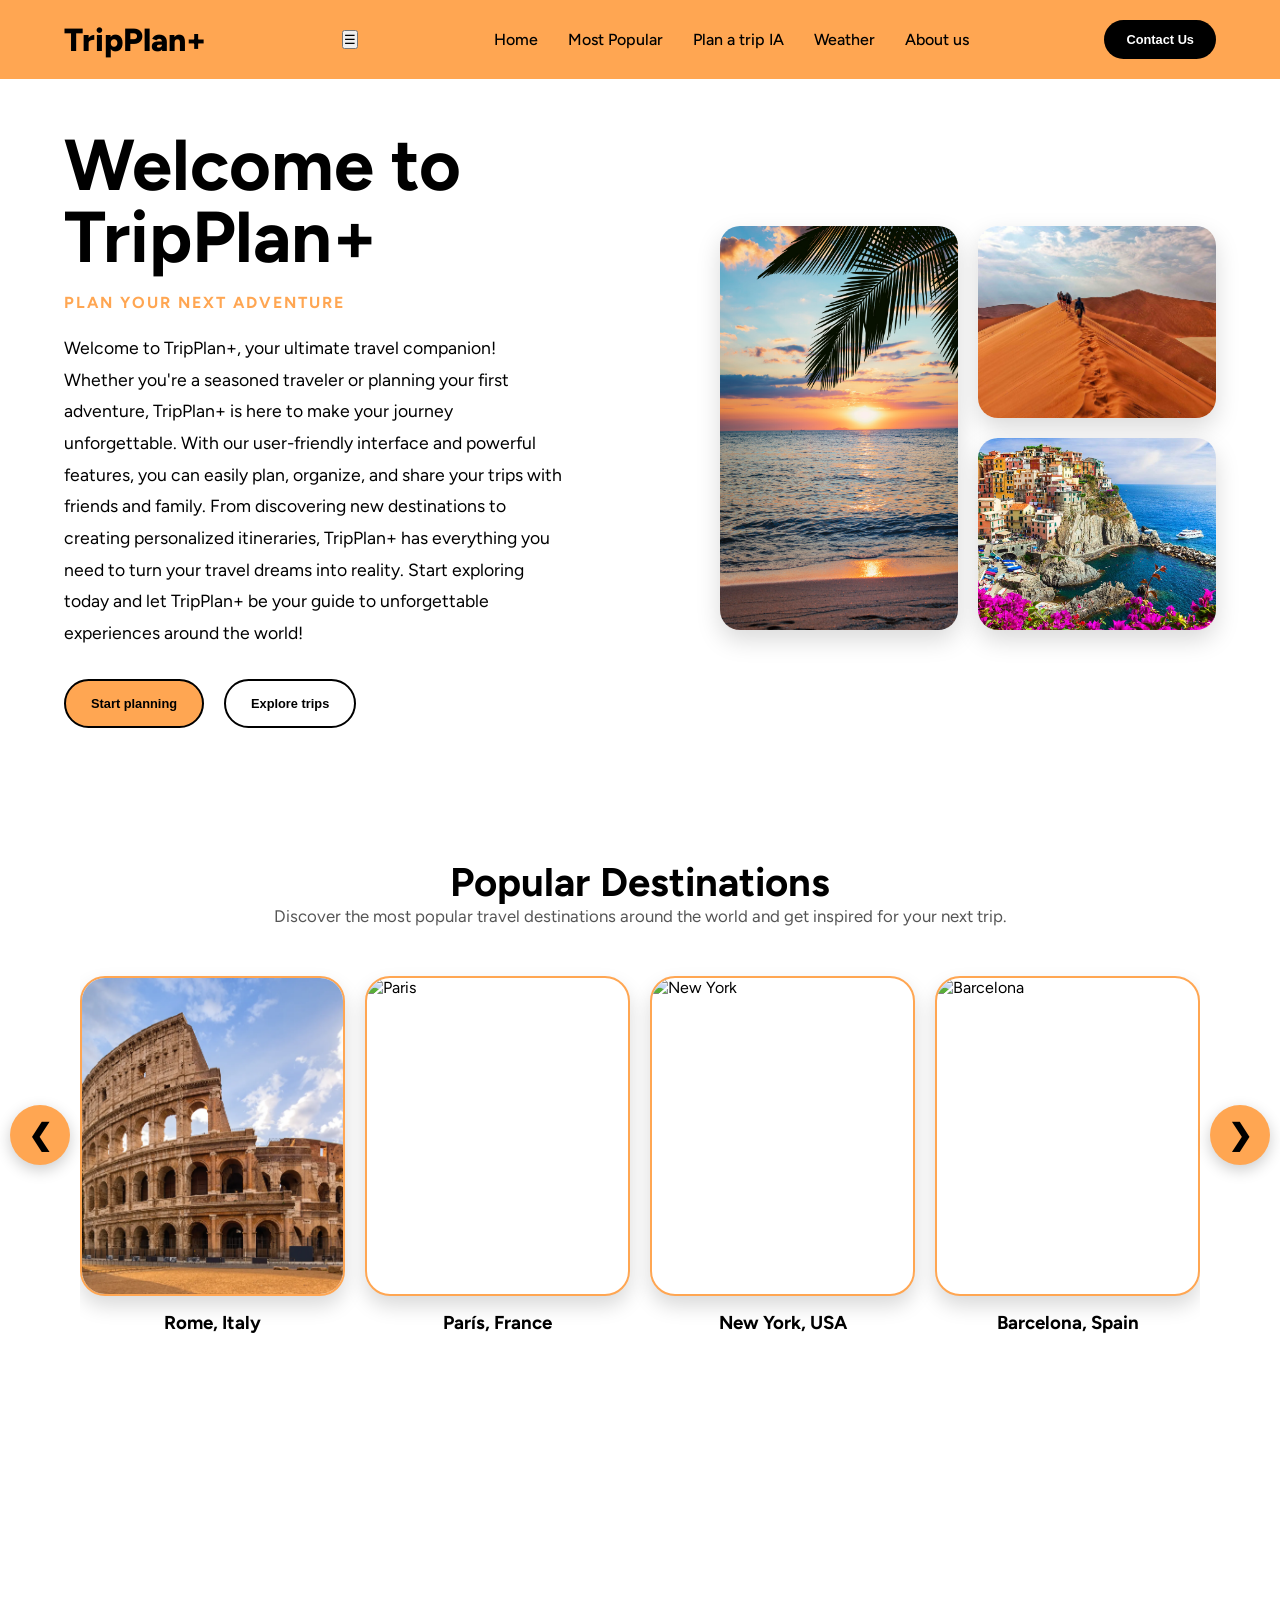
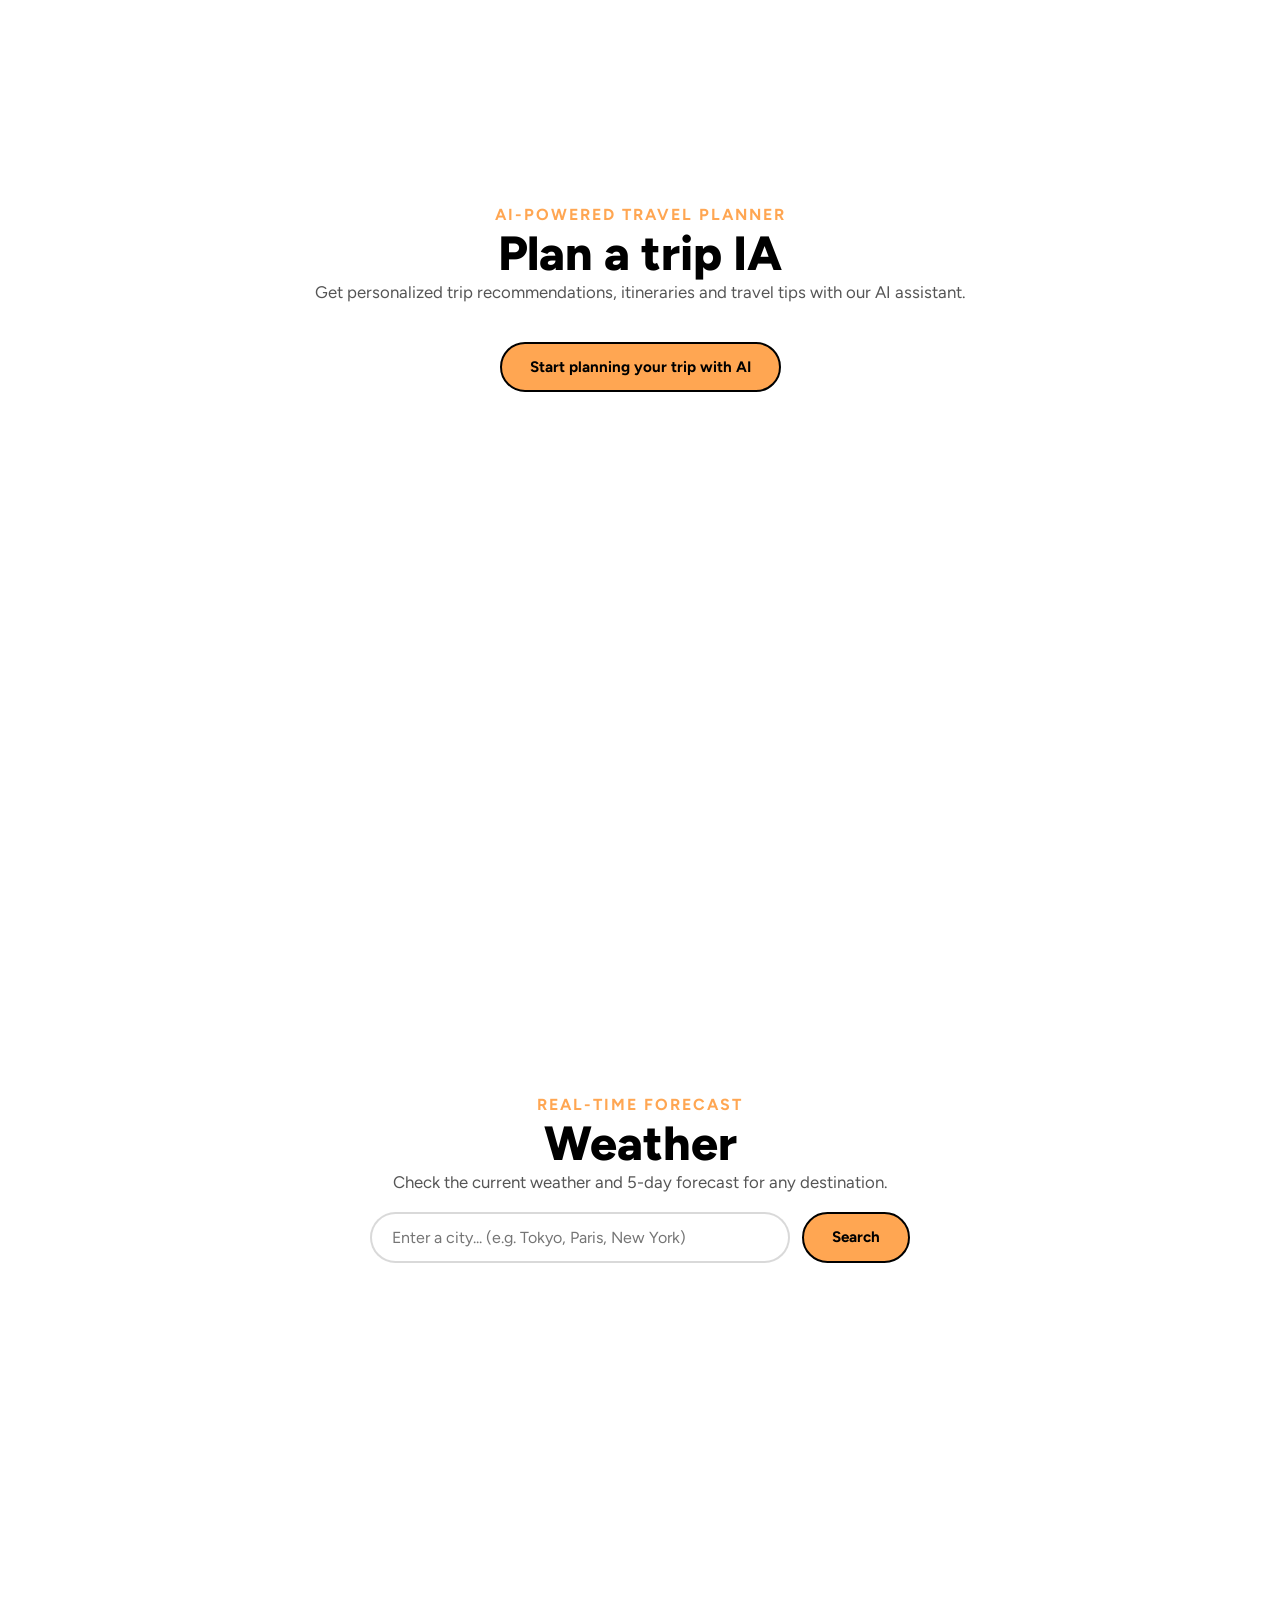
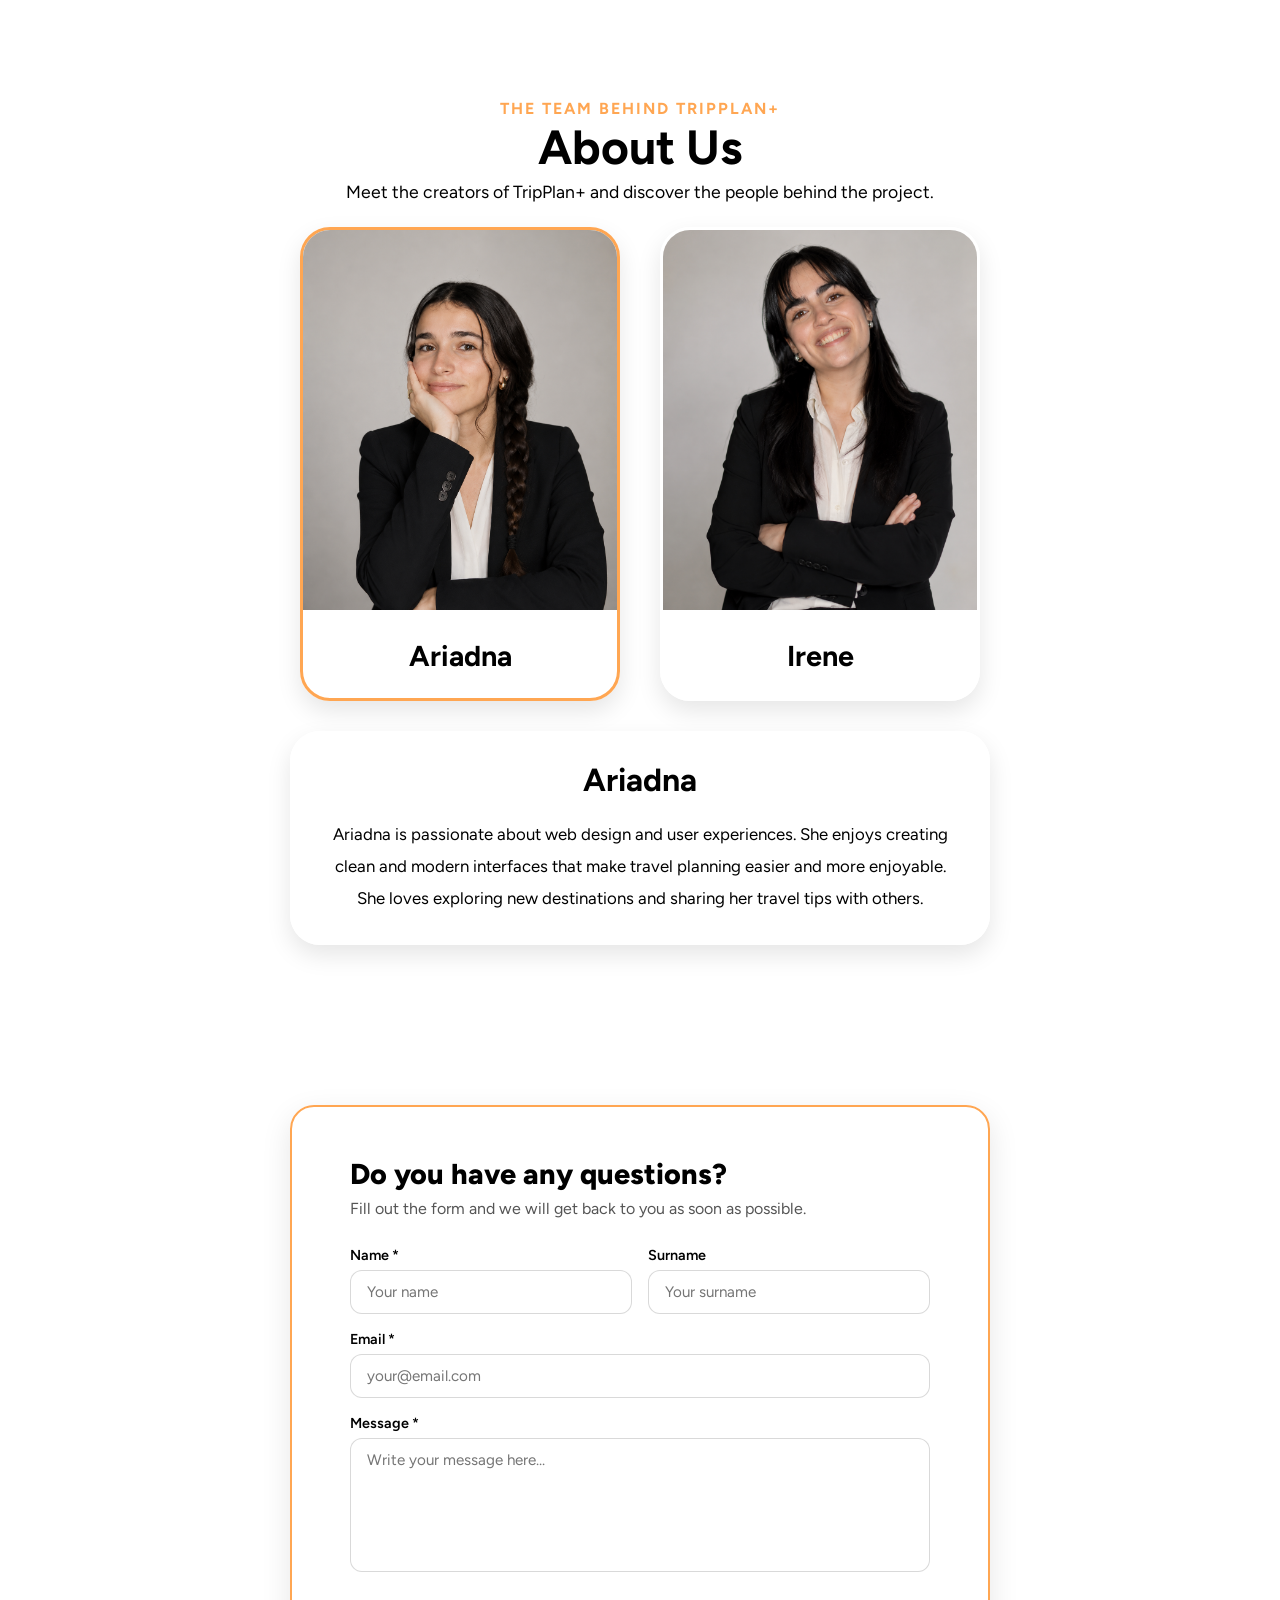
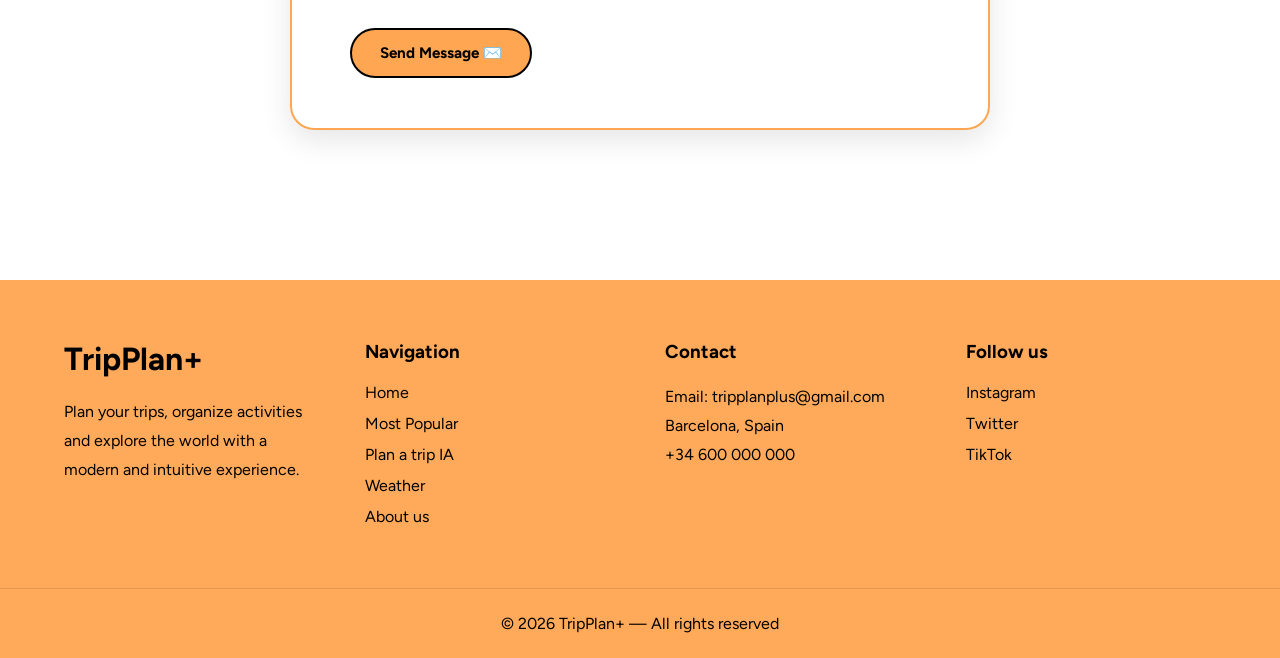
==== commit b857c217: "HAMBURGER MENU" ====
--- a/index.html
+++ b/index.html
@@ -17,21 +17,38 @@
 
 <body>
   <header>
-    <h1>TripPlan+</h1>
-    <nav class="nav">
-      <ul>
-        <li><a href="#home">Home</a></li>
-        <li><a href="#popular"> Most Popular</a></li>
-        <li><a href="#plan-trip">Plan a trip IA</a></li>
-        <li><a href="#weather">Weather</a></li>
-        <li><a href="#about-us">About us</a></li>
-      </ul>
-    </nav>
-
-    <nav id="nav-login" class="nav">
-      <a href="#contact"><button class="contact">Contact Us</button></a>
-    </nav>
-  </header>
+
+  <h1>TripPlan+</h1>
+
+  <button class="menu-toggle" id="menu-toggle">
+    ☰
+  </button>
+
+  <nav class="nav" id="mobile-nav">
+
+    <ul>
+
+      <li><a href="index.html#home">Home</a></li>
+
+      <li><a href="index.html#popular">Most Popular</a></li>
+
+      <li><a href="trips.html">Plan a trip IA</a></li>
+
+      <li><a href="index.html#weather">Weather</a></li>
+
+      <li><a href="index.html#about-us">About us</a></li>
+
+    </ul>
+
+  </nav>
+
+  <nav id="nav-login" class="nav">
+    <a href="index.html#contact">
+      <button class="contact">Contact Us</button>
+    </a>
+  </nav>
+
+</header>
   <main>
     <section id="home" class="active">
 
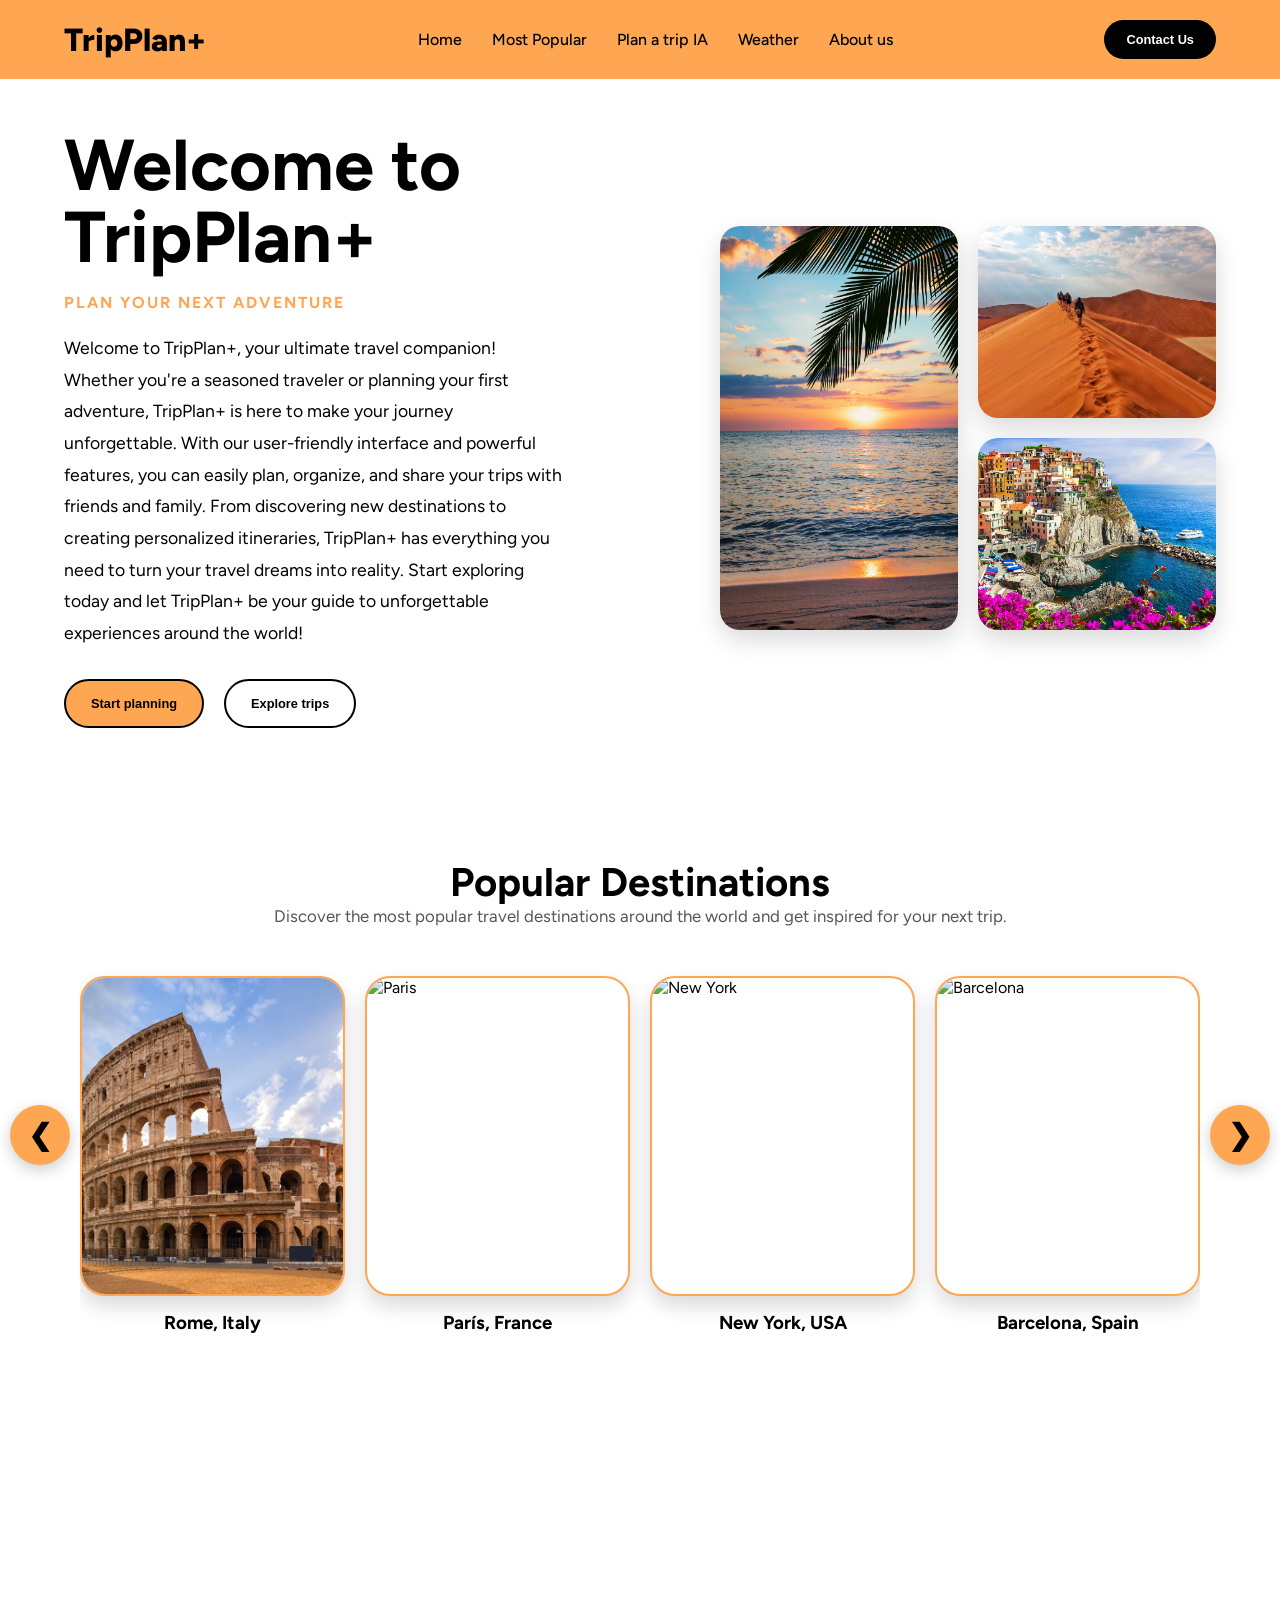
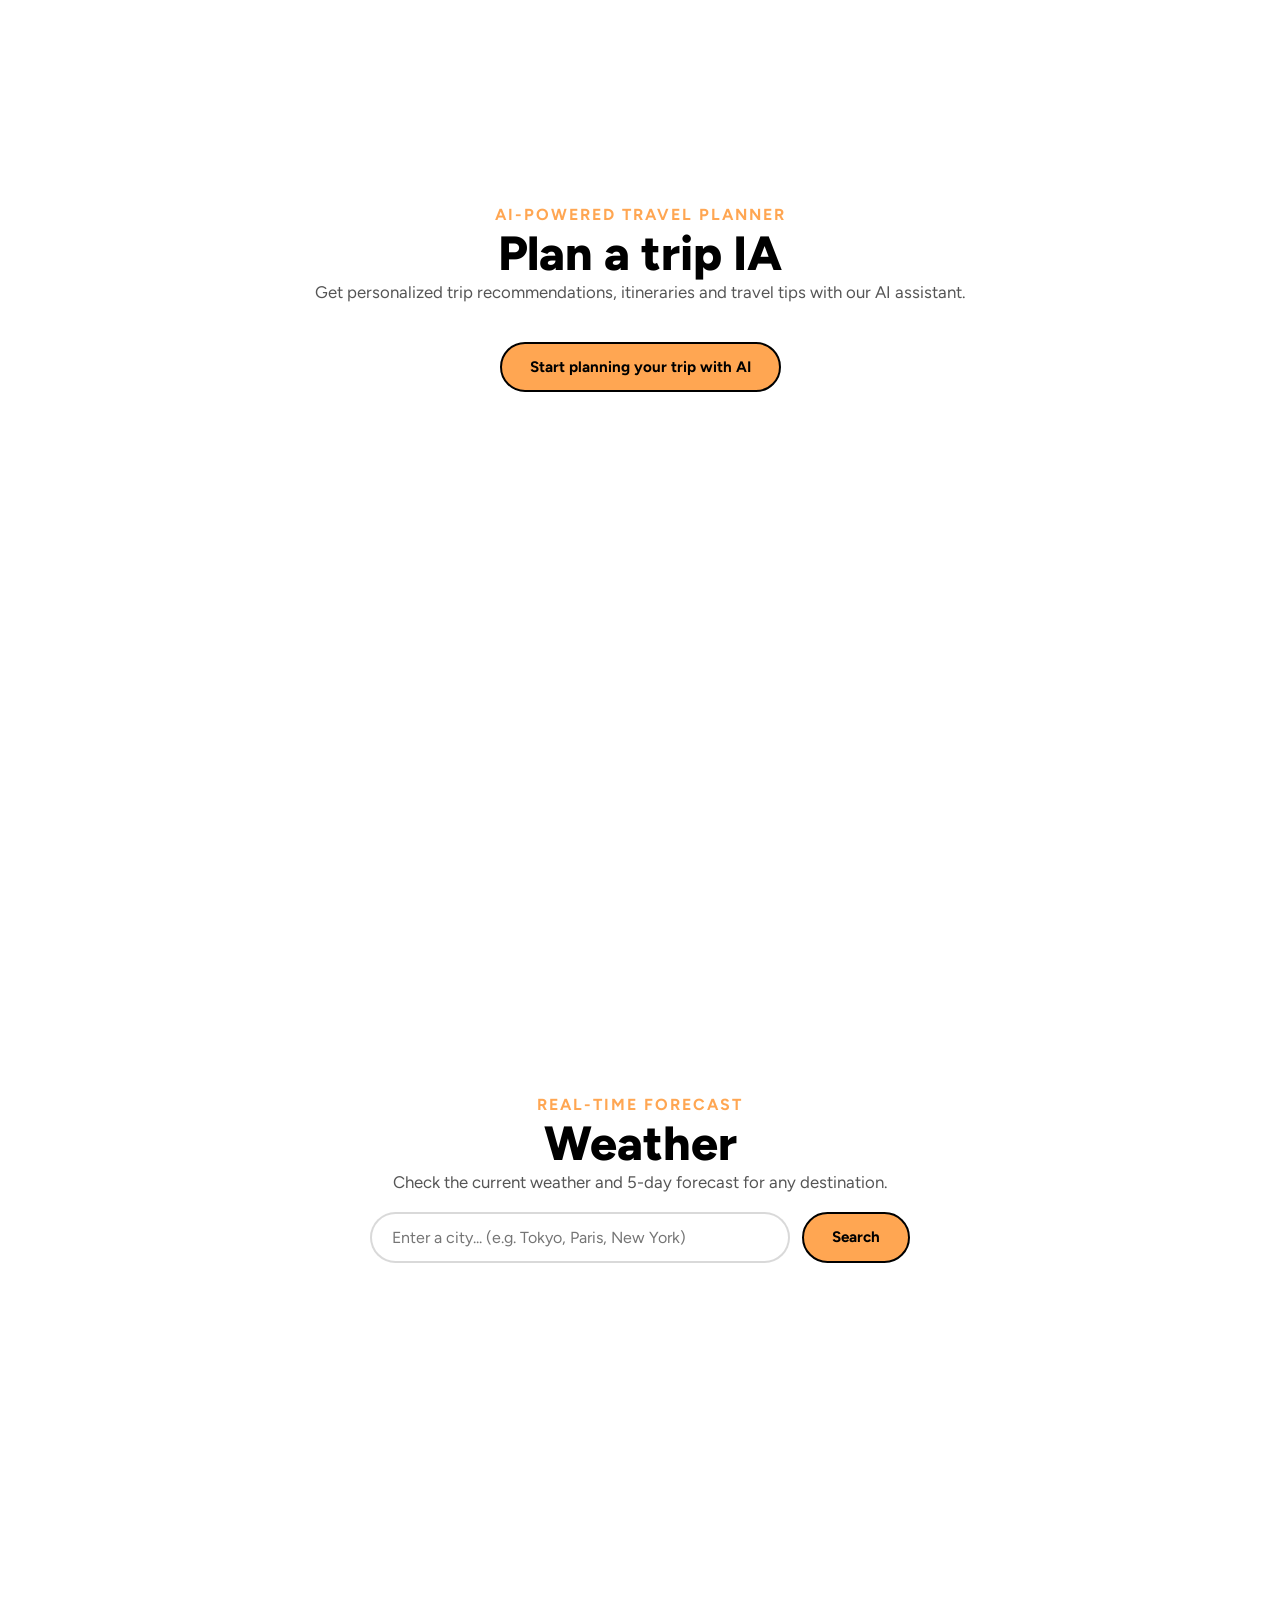
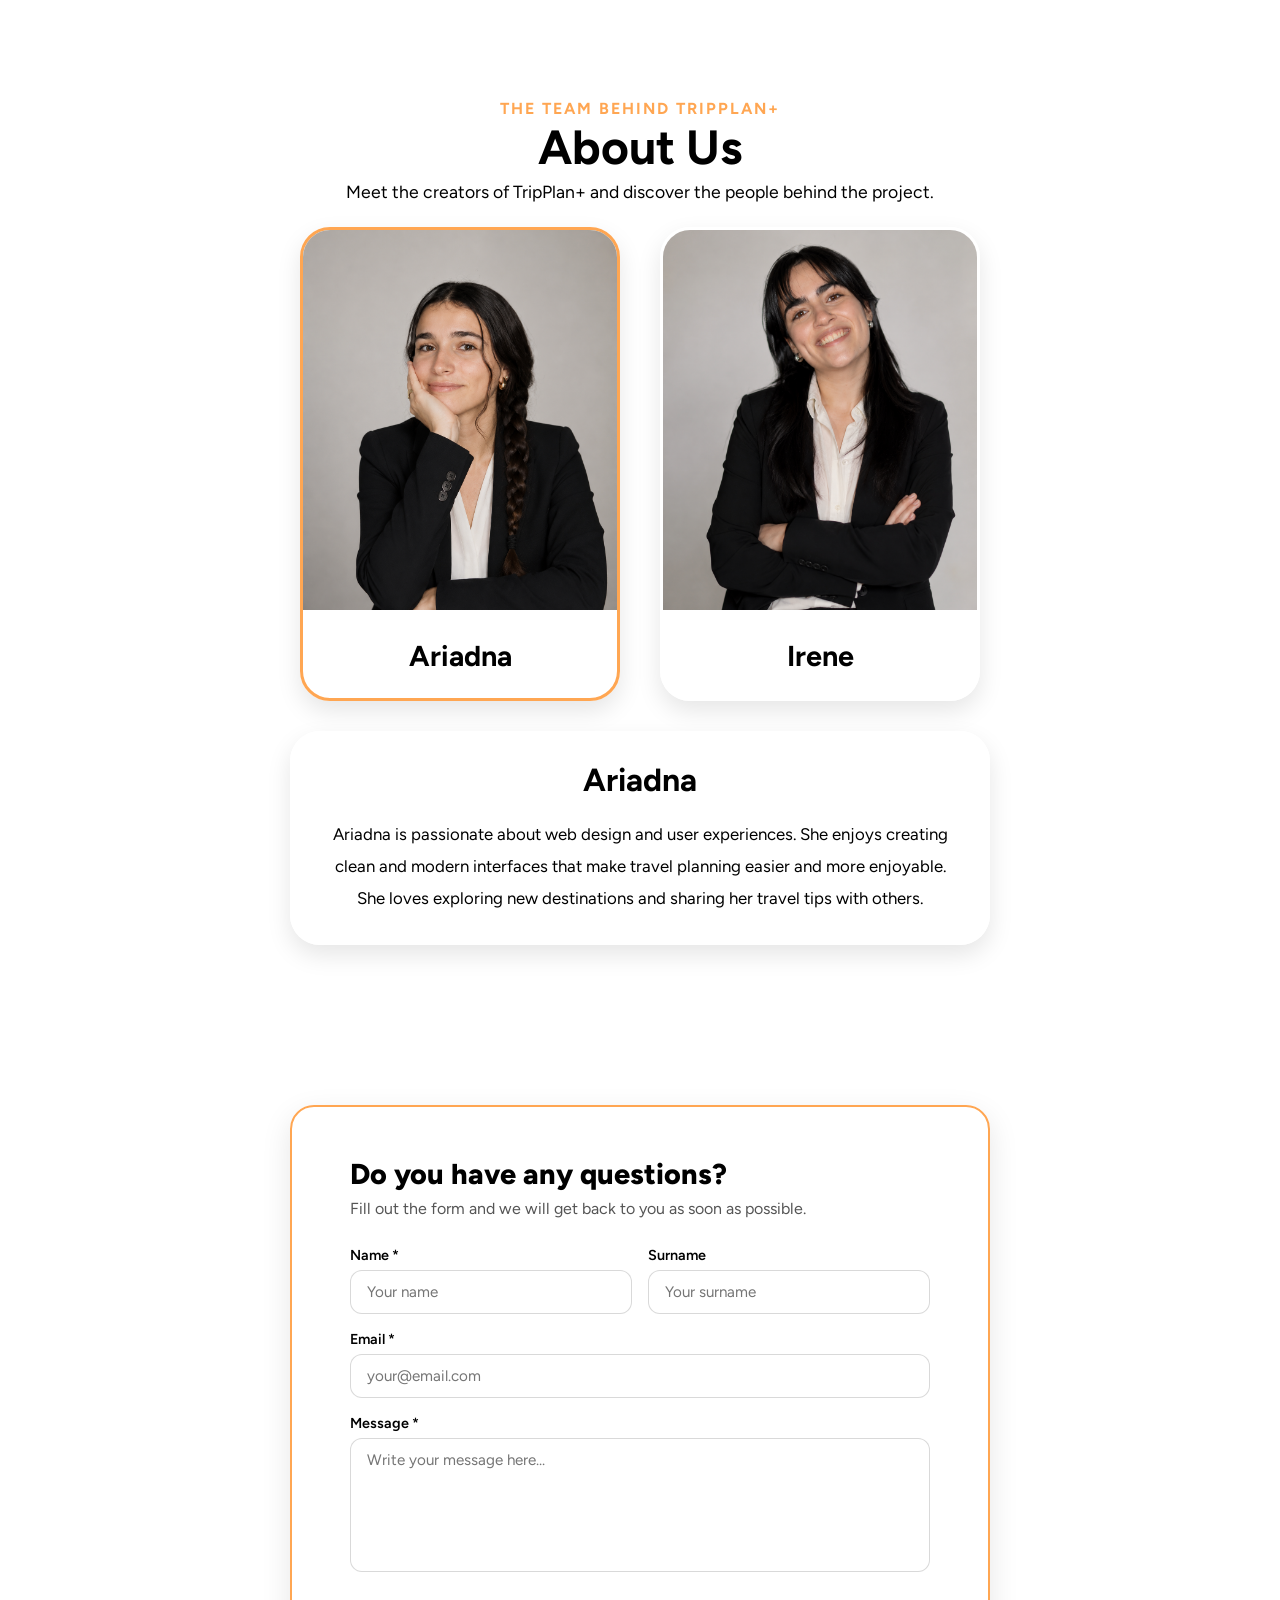
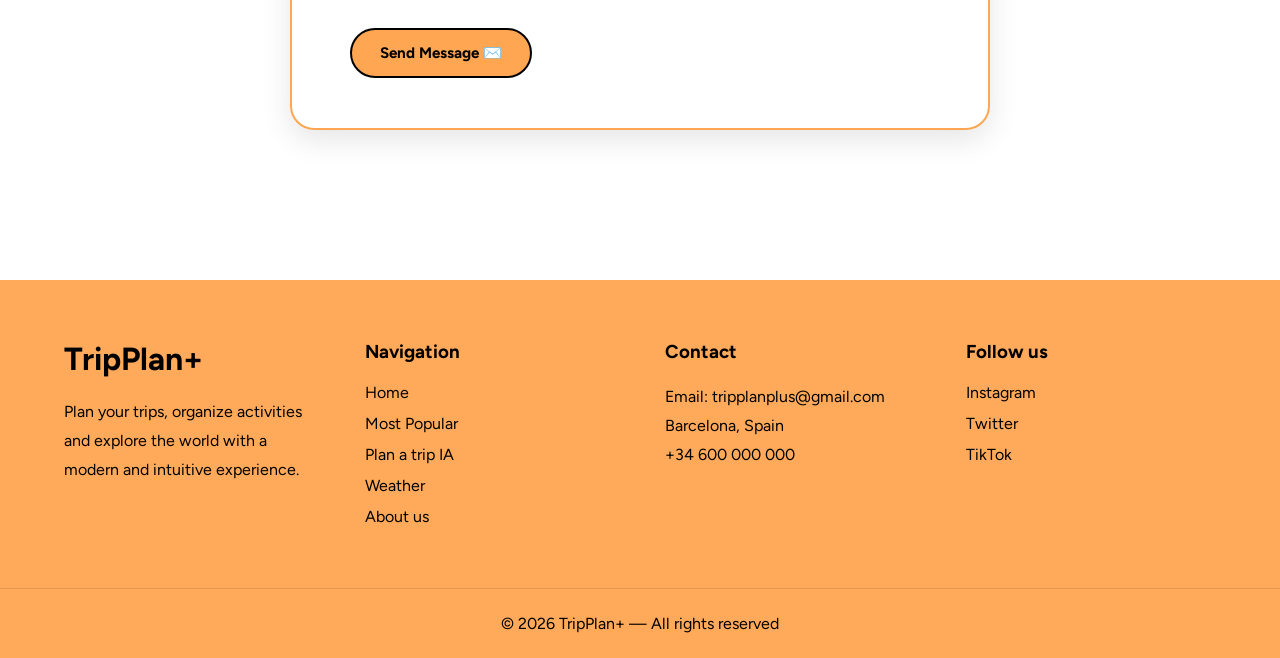
==== commit 471d9df1: "indexxx" ====
--- a/index.html
+++ b/index.html
@@ -18,37 +18,37 @@
 <body>
   <header>
 
-  <h1>TripPlan+</h1>
-
-  <button class="menu-toggle" id="menu-toggle">
-    ☰
-  </button>
-
-  <nav class="nav" id="mobile-nav">
-
-    <ul>
-
-      <li><a href="index.html#home">Home</a></li>
-
-      <li><a href="index.html#popular">Most Popular</a></li>
-
-      <li><a href="trips.html">Plan a trip IA</a></li>
-
-      <li><a href="index.html#weather">Weather</a></li>
-
-      <li><a href="index.html#about-us">About us</a></li>
-
-    </ul>
-
-  </nav>
-
-  <nav id="nav-login" class="nav">
-    <a href="index.html#contact">
-      <button class="contact">Contact Us</button>
-    </a>
-  </nav>
-
-</header>
+    <h1>TripPlan+</h1>
+
+    <button class="menu-toggle" id="menu-toggle">
+      ☰
+    </button>
+
+    <nav class="nav" id="mobile-nav">
+
+      <ul>
+
+        <li><a href="index.html#home">Home</a></li>
+
+        <li><a href="index.html#popular">Most Popular</a></li>
+
+        <li><a href="trips.html">Plan a trip IA</a></li>
+
+        <li><a href="index.html#weather">Weather</a></li>
+
+        <li><a href="index.html#about-us">About us</a></li>
+
+      </ul>
+
+    </nav>
+
+    <nav id="nav-login" class="nav">
+      <a href="index.html#contact">
+        <button class="contact">Contact Us</button>
+      </a>
+    </nav>
+
+  </header>
   <main>
     <section id="home" class="active">
 
--- a/style.css
+++ b/style.css
@@ -1472,6 +1472,81 @@
   margin-top: 4px;
 }
 
+
+
+/* ───────── HAMBURGER MENU ───────── */
+
+.menu-toggle {
+
+  display: none;
+
+  background: none;
+
+  border: none;
+
+  font-size: 2rem;
+
+  cursor: pointer;
+
+}
+
+/* ───────── MOBILE ───────── */
+
+@media (max-width: 900px) {
+
+  header {
+
+    position: relative;
+
+    padding: 20px;
+
+  }
+
+  .menu-toggle {
+
+    display: block;
+
+  }
+
+  .nav ul {
+
+    flex-direction: column;
+
+    gap: 20px;
+
+  }
+
+  #mobile-nav {
+
+    position: absolute;
+
+    top: 90px;
+
+    left: 0;
+
+    width: 100%;
+
+    background: rgba(255, 166, 82, 0.98);
+
+    padding: 30px;
+
+    display: none;
+
+  }
+
+  #mobile-nav.active {
+
+    display: block;
+
+  }
+
+  #nav-login {
+
+    display: none;
+
+  }
+
+}
 /* ───────── RESPONSIVE ───────── */
 
 @media(max-width: 900px) {
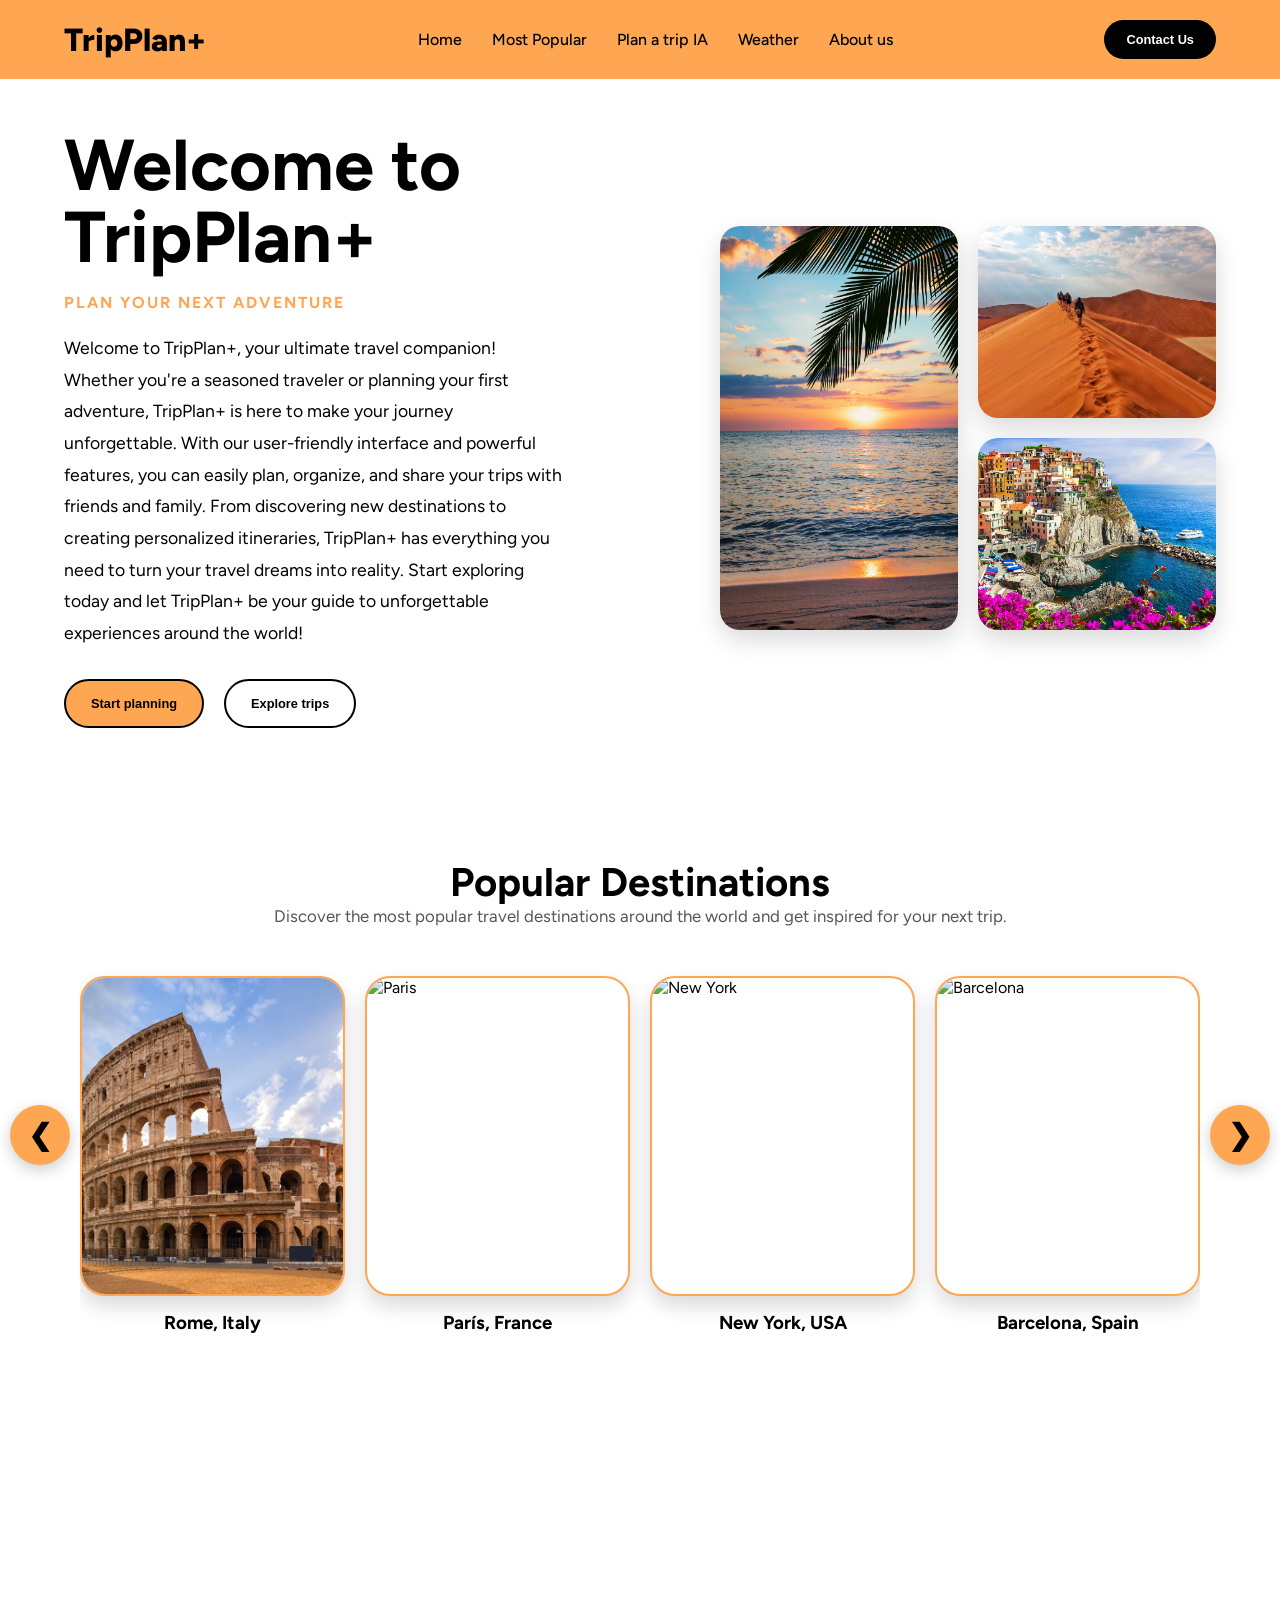
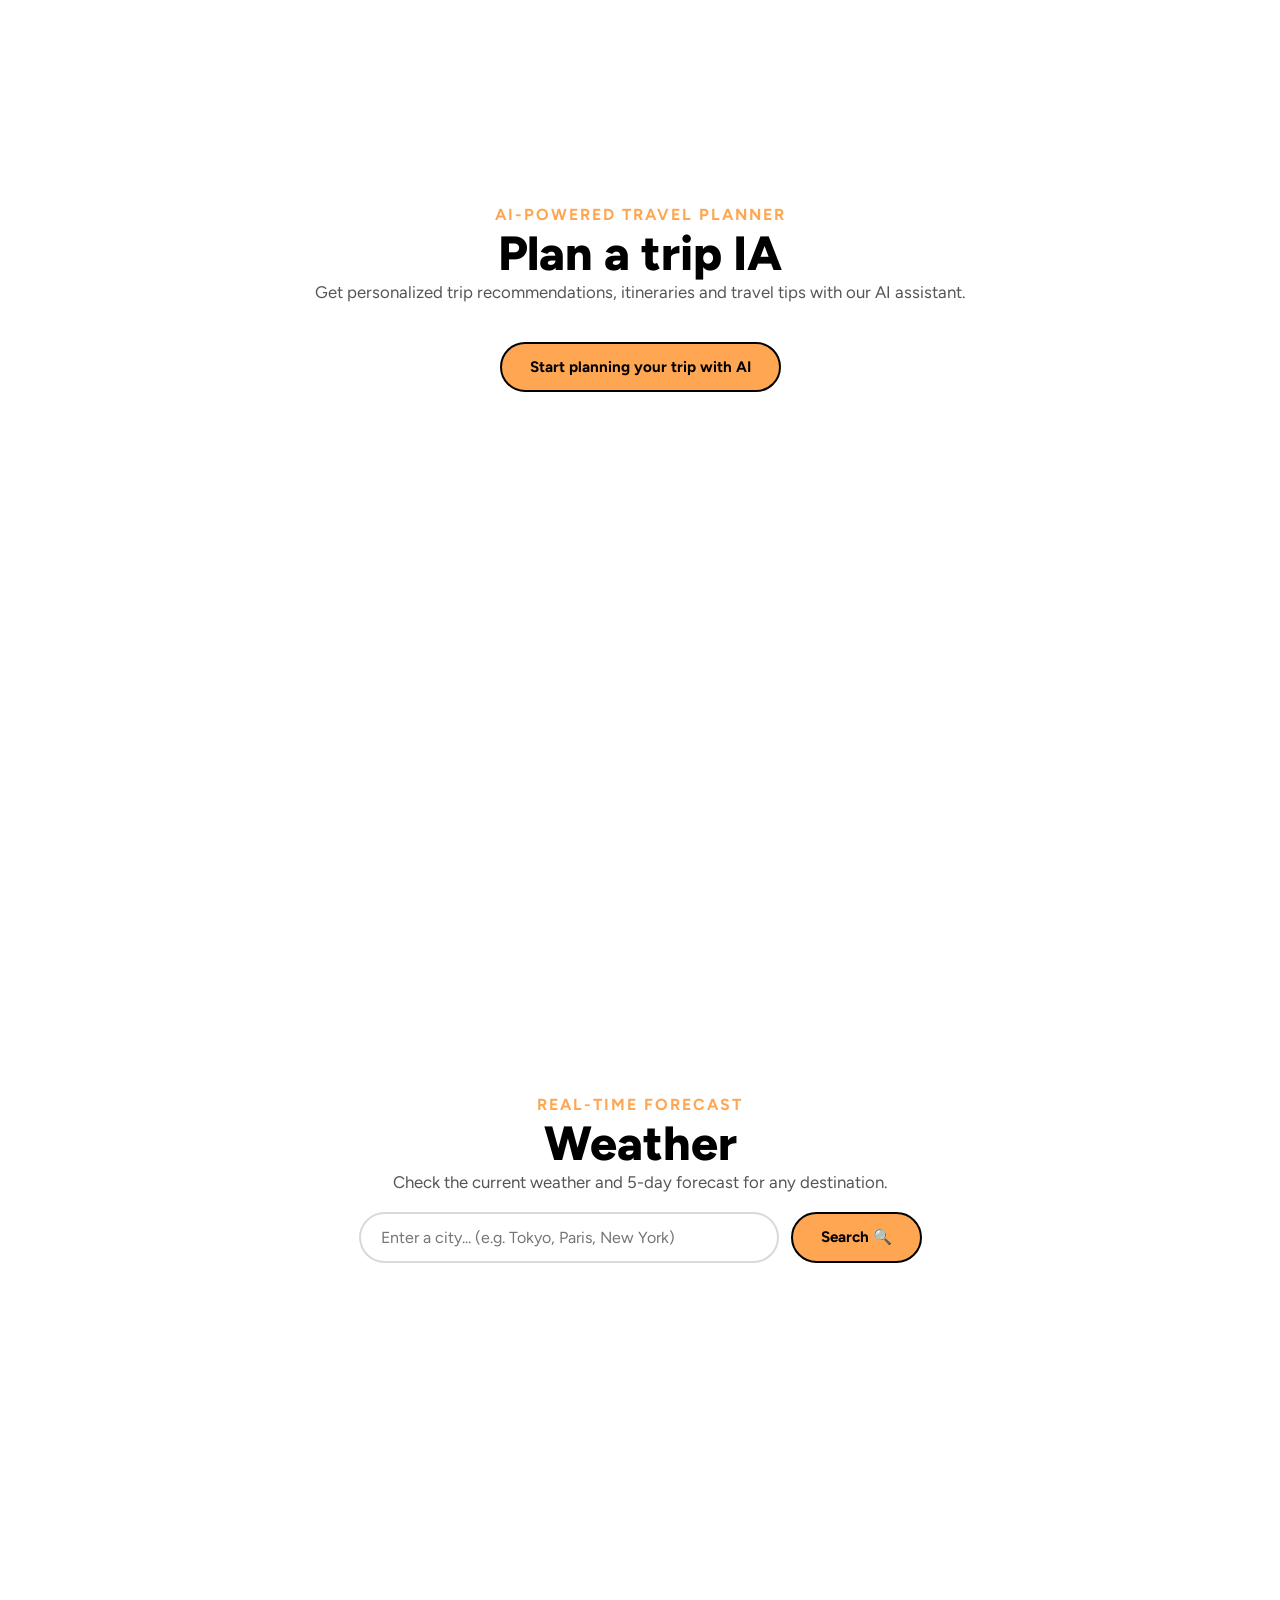
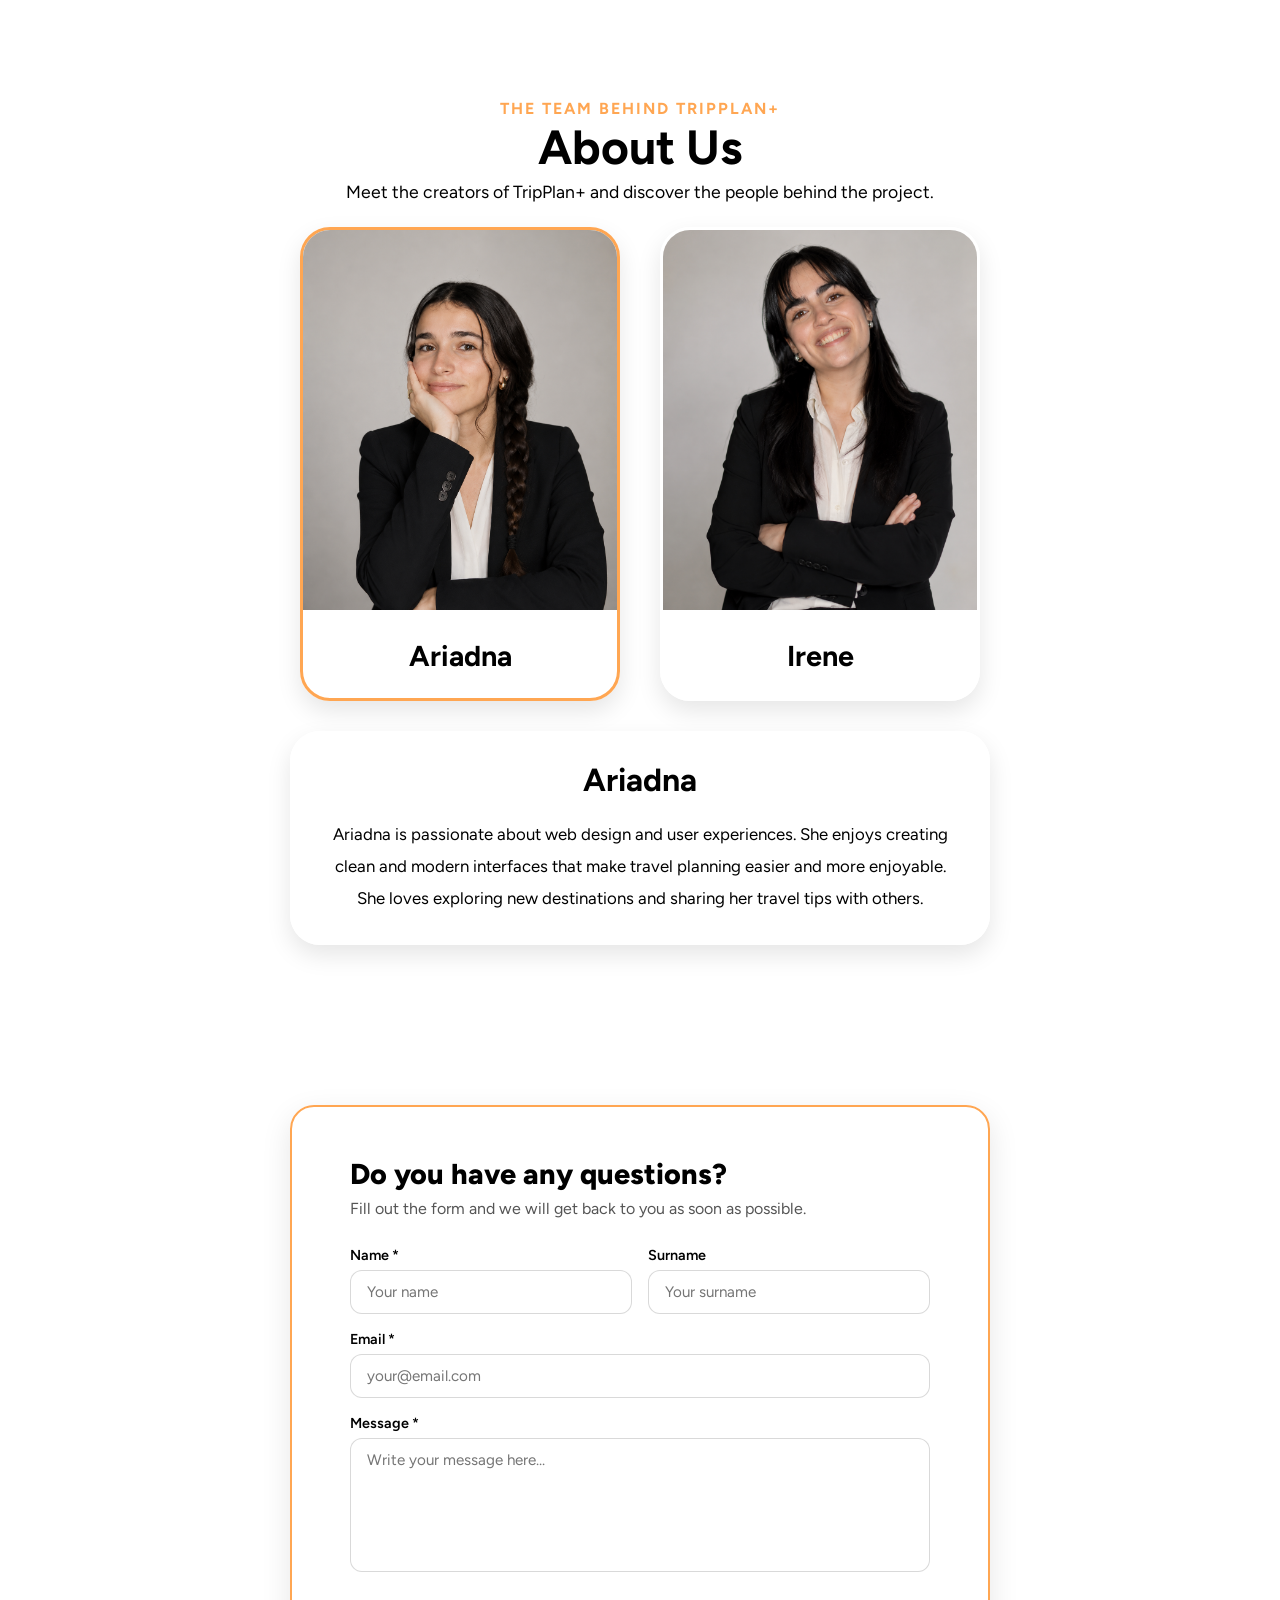
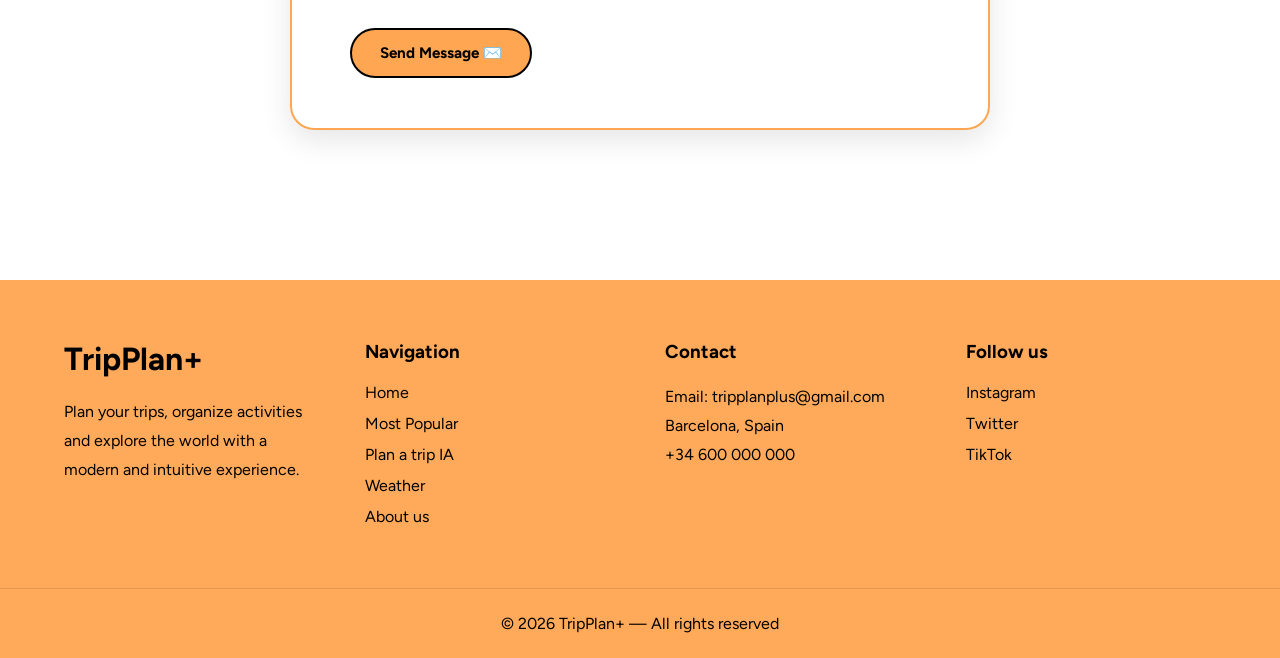
==== commit c4b3be58: "COSAS QUE HE BORRADO PORQUE SOY GUAY" ====
--- a/index.html
+++ b/index.html
@@ -220,55 +220,56 @@
 
     <section id="weather">
 
-      <div class="weather-header">
-        <p class="weather-tag">REAL-TIME FORECAST</p>
-        <h2>Weather</h2>
-        <p class="weather-description">Check the current weather and 5-day forecast for any destination.</p>
-      </div>
-
-      <div class="weather-search">
-        <input type="text" id="weather-input" placeholder="Enter a city... (e.g. Tokyo, Paris, New York)" />
-        <button id="weather-btn">Search</button>
-      </div>
-
-      <div id="weather-error" class="weather-error"></div>
-
-      <div id="weather-current" class="weather-current hidden">
-        <div class="weather-main-card">
-          <div class="weather-left">
-            <p id="w-city" class="w-city"></p>
-            <p id="w-date" class="w-date"></p>
-            <p id="w-desc" class="w-desc"></p>
-            <div class="w-temp-row">
-              <span id="w-temp" class="w-temp"></span>
-              <img id="w-icon" class="w-icon" src="" alt="weather icon" />
-            </div>
-          </div>
-          <div class="weather-right">
-            <div class="weather-detail">
-              <span class="detail-label">Feels like</span>
-              <span id="w-feels" class="detail-value"></span>
-            </div>
-            <div class="weather-detail">
-              <span class="detail-label">Humidity</span>
-              <span id="w-humidity" class="detail-value"></span>
-            </div>
-            <div class="weather-detail">
-              <span class="detail-label">Wind</span>
-              <span id="w-wind" class="detail-value"></span>
-            </div>
-            <div class="weather-detail">
-              <span class="detail-label">Min / Max</span>
-              <span id="w-minmax" class="detail-value"></span>
-            </div>
-          </div>
-        </div>
-      </div>
-
-      <div id="weather-forecast" class="weather-forecast hidden">
-        <h3>5-Day Forecast</h3>
-        <div id="forecast-cards" class="forecast-cards"></div>
-      </div>
+       <div class="weather-header">
+    <p class="weather-tag">REAL-TIME FORECAST</p>
+    <h2>Weather</h2>
+    <p class="weather-description">Check the current weather and 5-day forecast for any destination.</p>
+  </div>
+
+  <div class="weather-search">
+    <input type="text" id="weather-input" placeholder="Enter a city... (e.g. Tokyo, Paris, New York)" />
+    <button id="weather-btn">Search 🔍</button>
+  </div>
+
+  <div id="weather-error" class="weather-error"></div>
+
+ 
+  <div id="weather-current" class="weather-current hidden">
+    <div class="weather-main-card">
+      <div class="weather-left">
+        <p id="w-city" class="w-city"></p>
+        <p id="w-date" class="w-date"></p>
+        <p id="w-desc" class="w-desc"></p>
+        <div class="w-temp-row">
+          <span id="w-temp" class="w-temp"></span>
+          <img id="w-icon" class="w-icon" src="" alt="weather icon" />
+        </div>
+      </div>
+      <div class="weather-right">
+        <div class="weather-detail">
+          <span class="detail-label">Feels like</span>
+          <span id="w-feels" class="detail-value"></span>
+        </div>
+        <div class="weather-detail">
+          <span class="detail-label">Humidity</span>
+          <span id="w-humidity" class="detail-value"></span>
+        </div>
+        <div class="weather-detail">
+          <span class="detail-label">Wind</span>
+          <span id="w-wind" class="detail-value"></span>
+        </div>
+        <div class="weather-detail">
+          <span class="detail-label">Min / Max</span>
+          <span id="w-minmax" class="detail-value"></span>
+        </div>
+      </div>
+    </div>
+  </div>
+
+  <div id="weather-forecast" class="weather-forecast hidden">
+    <h3>5-Day Forecast</h3>
+    <div id="forecast-cards" class="forecast-cards"></div>
+  </div>
 
     </section>
     <section id="about-us">
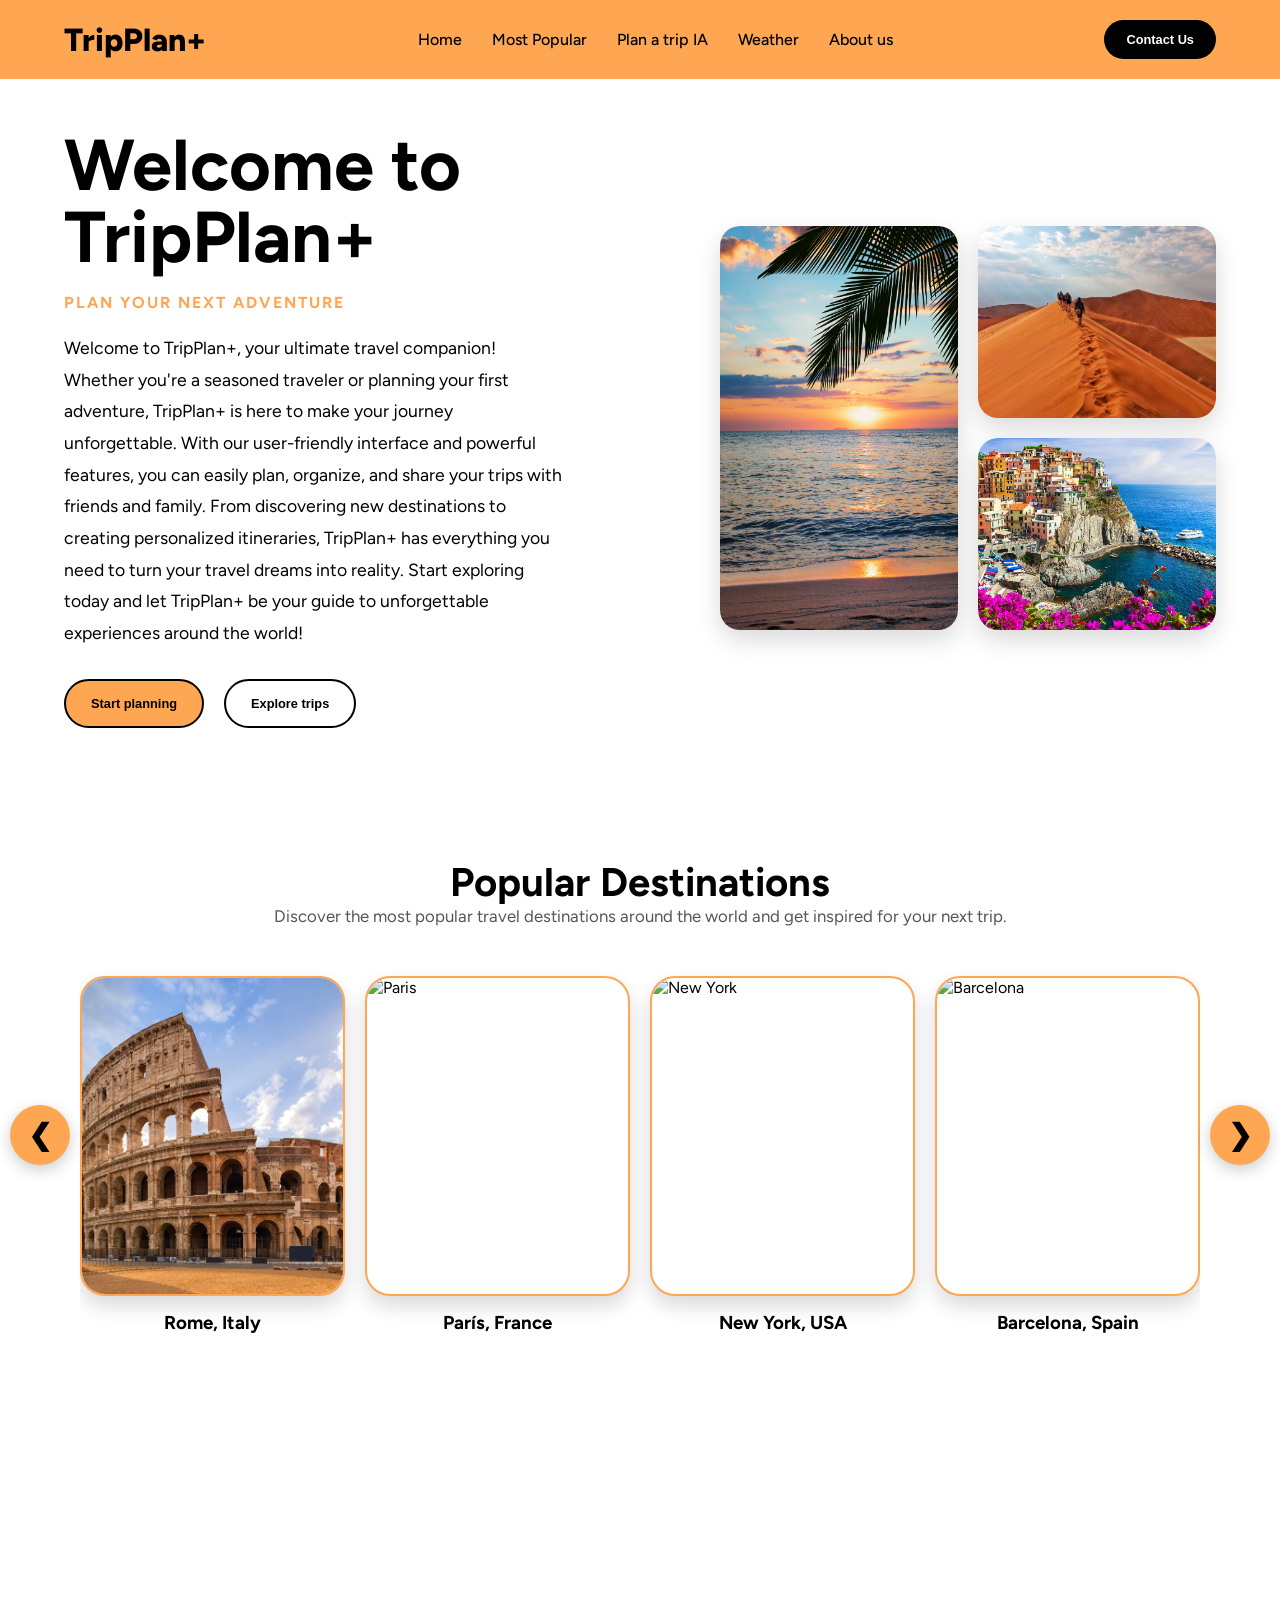
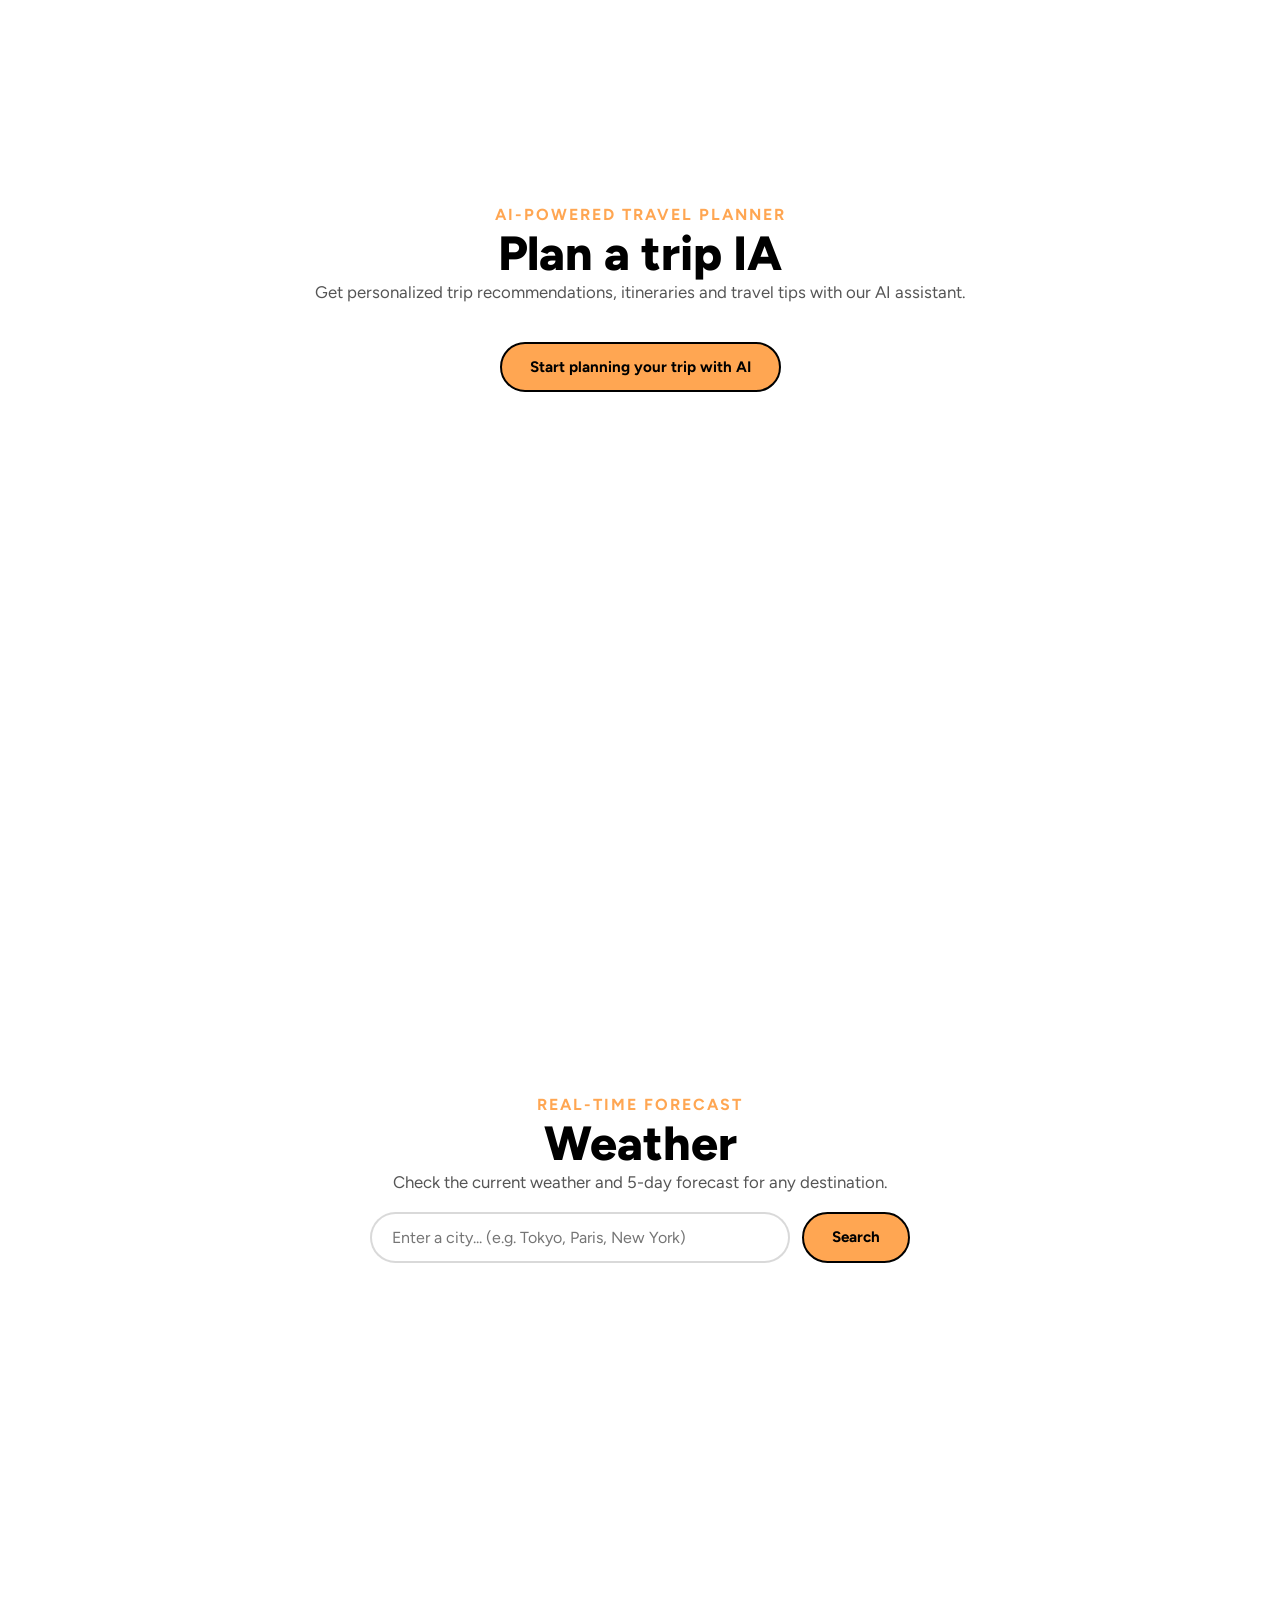
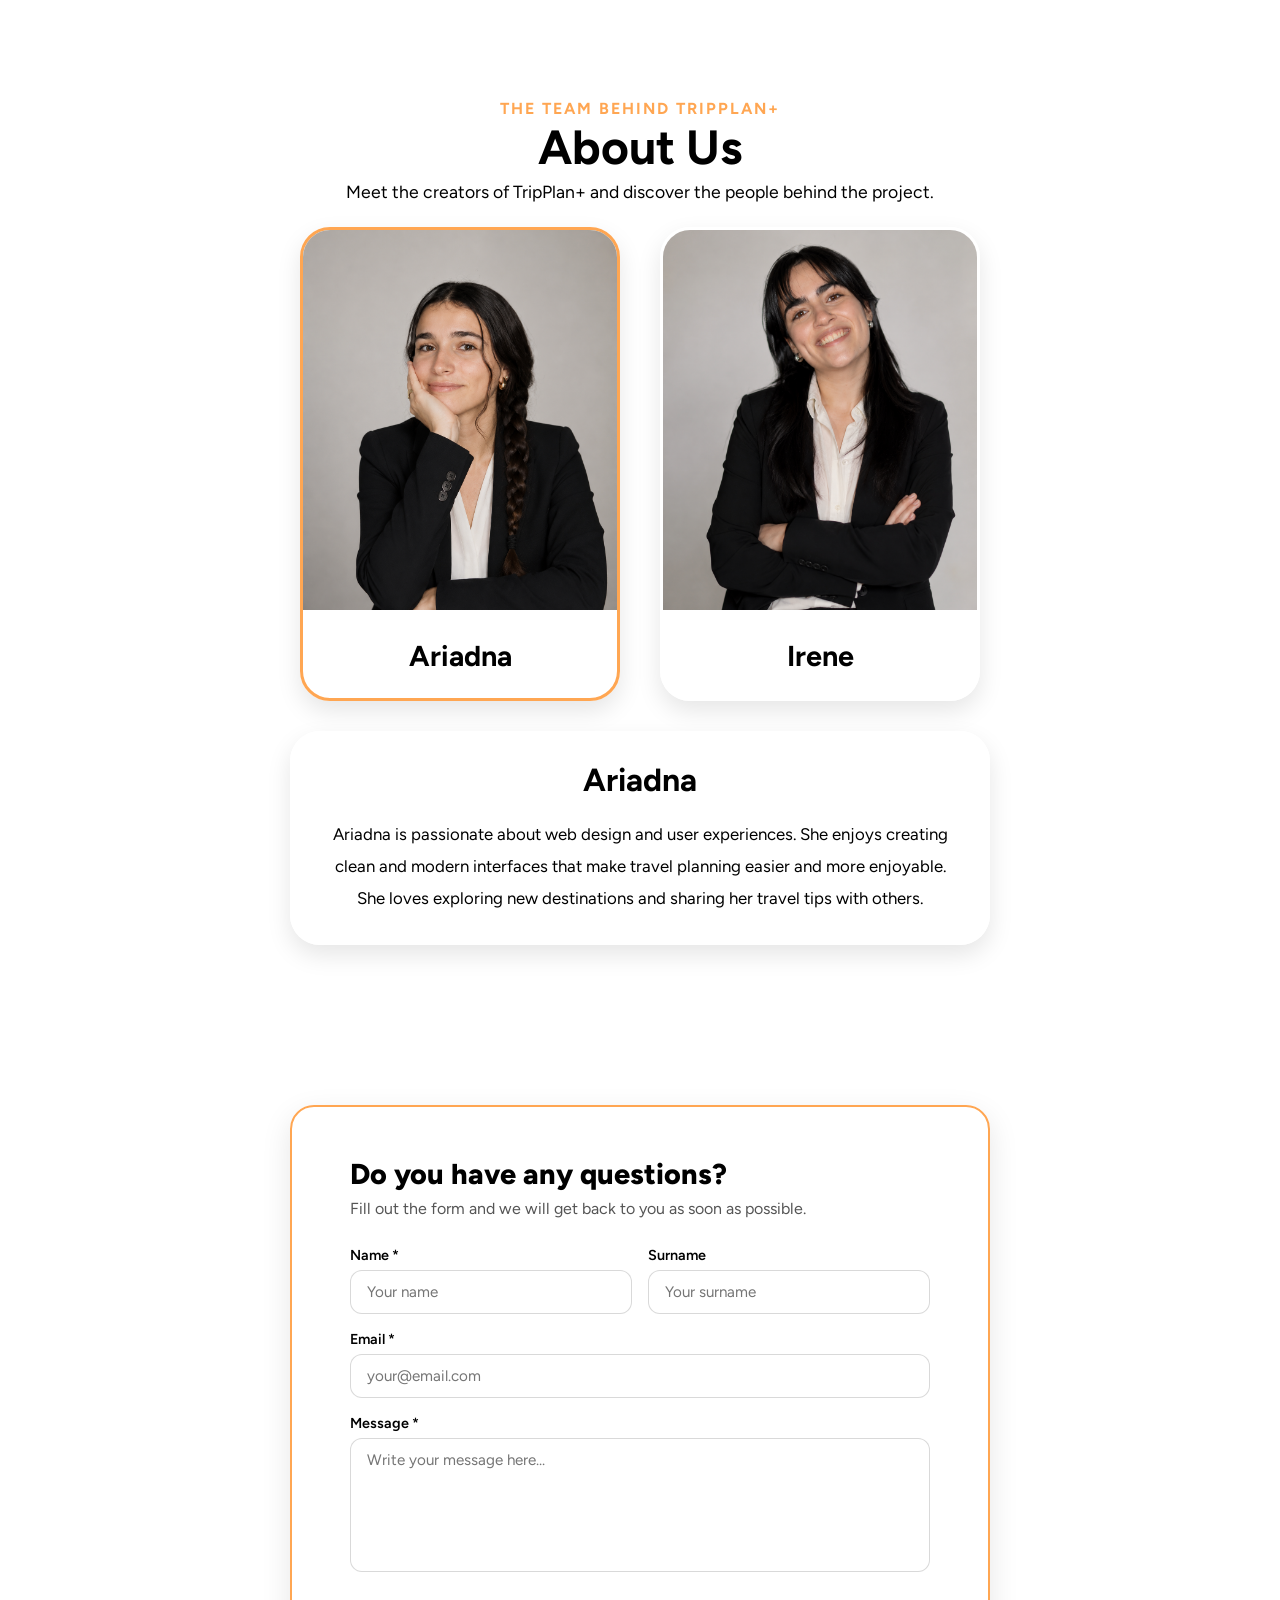
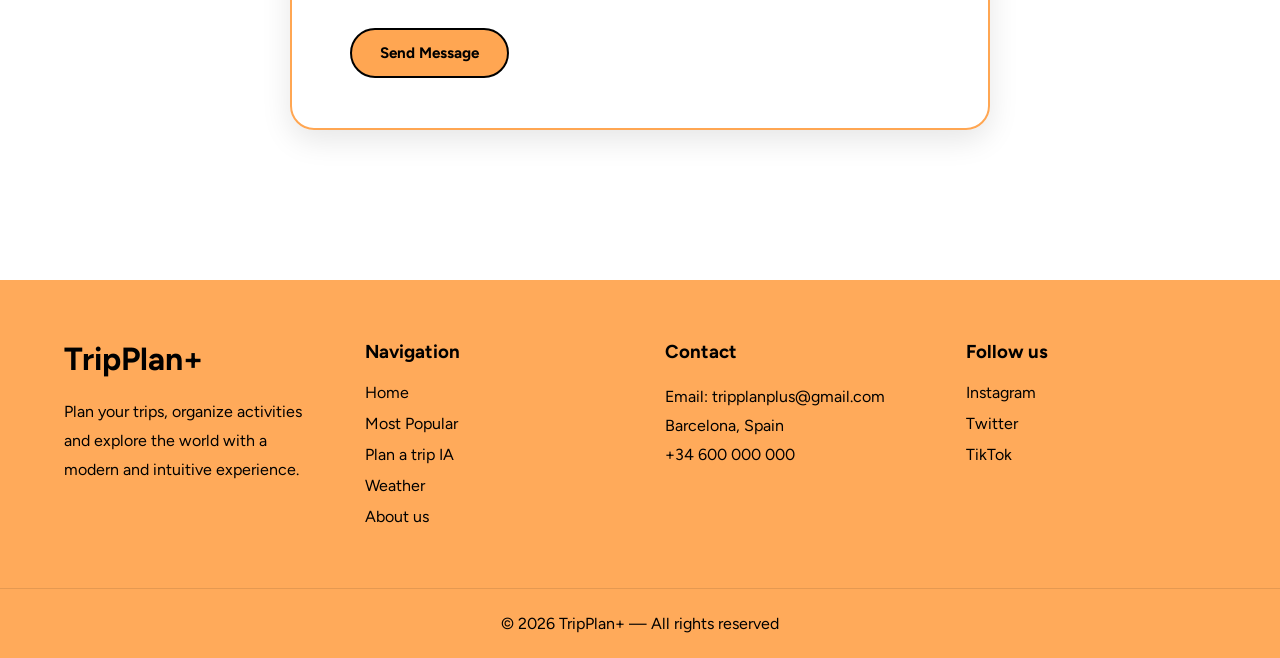
==== commit 2889de83: "cambios emoticonos" ====
--- a/index.html
+++ b/index.html
@@ -228,7 +228,7 @@
 
   <div class="weather-search">
     <input type="text" id="weather-input" placeholder="Enter a city... (e.g. Tokyo, Paris, New York)" />
-    <button id="weather-btn">Search 🔍</button>
+    <button id="weather-btn">Search</button>
   </div>
 
   <div id="weather-error" class="weather-error"></div>
@@ -366,7 +366,7 @@
           <p id="contact-feedback" class="contact-feedback" aria-live="polite"></p>
 
           <button type="submit" id="contact-submit">
-            Send Message ✉️
+            Send Message 
           </button>
 
         </form>
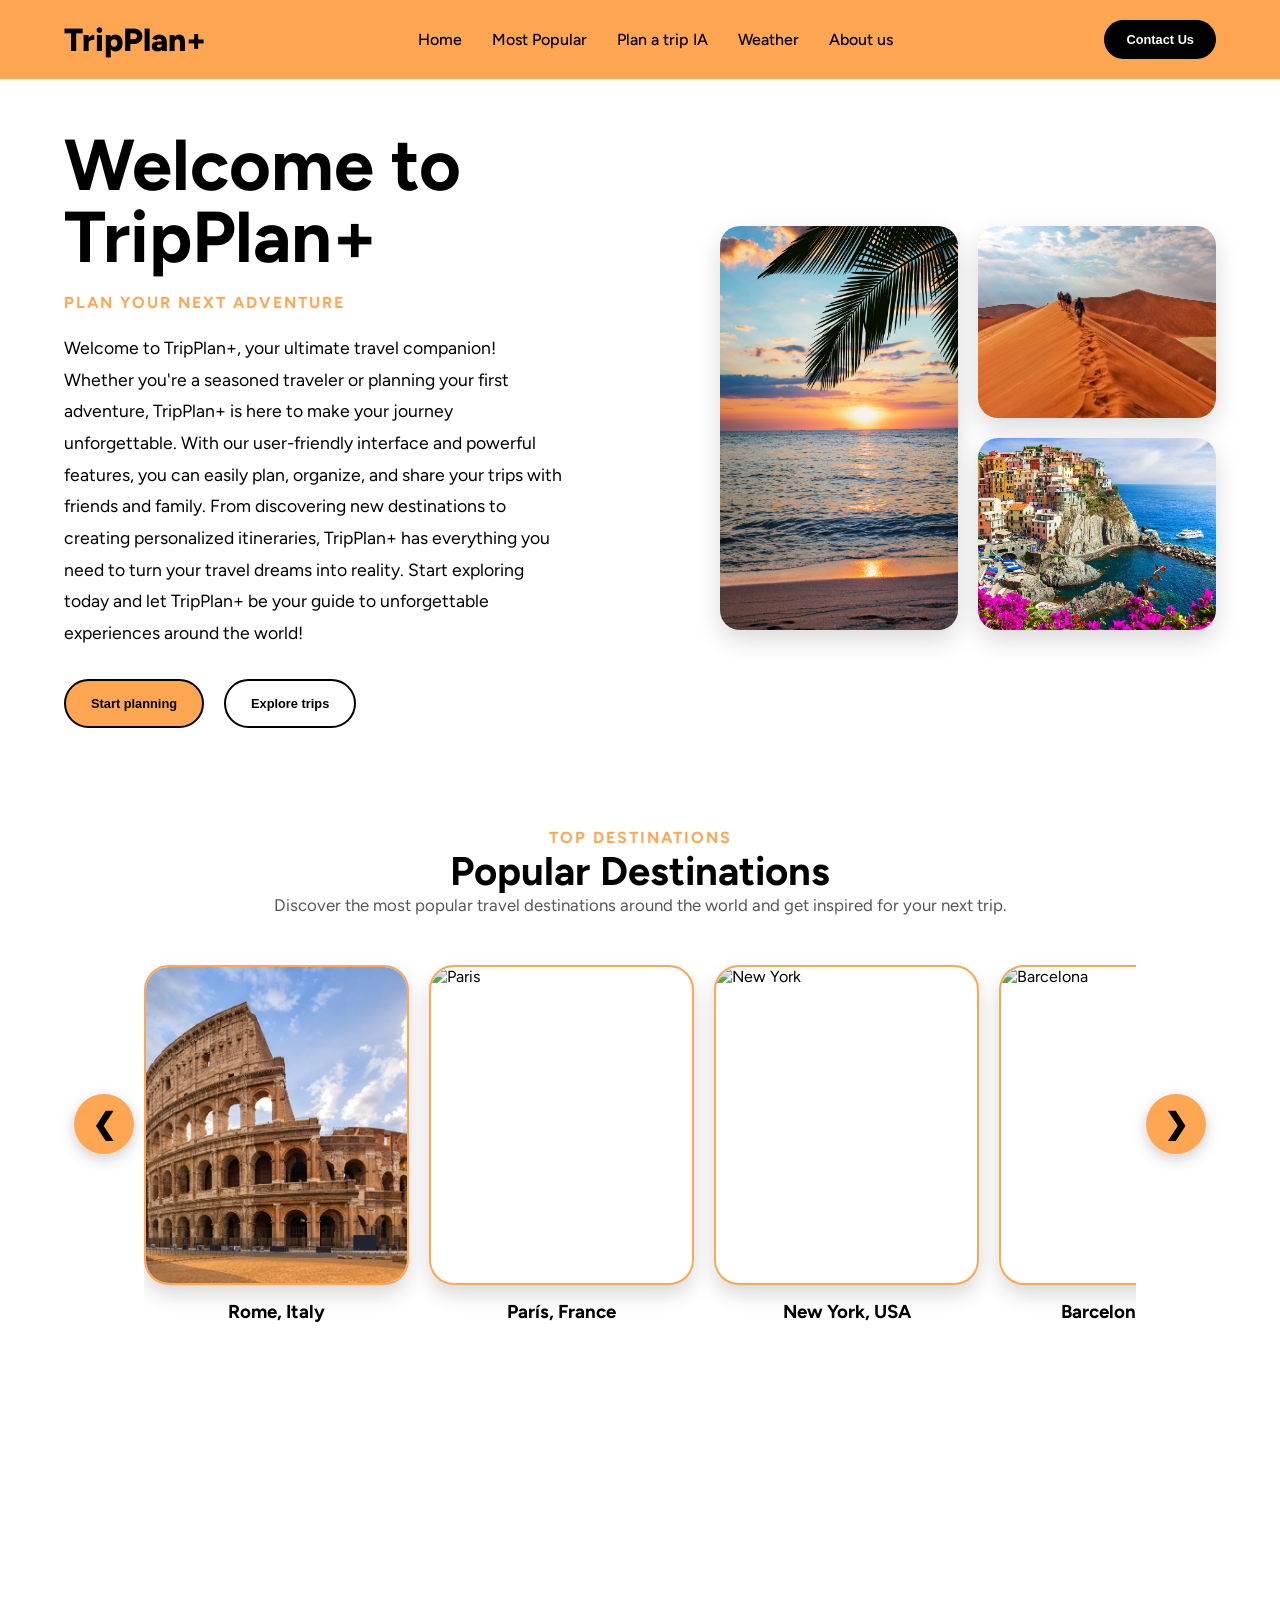
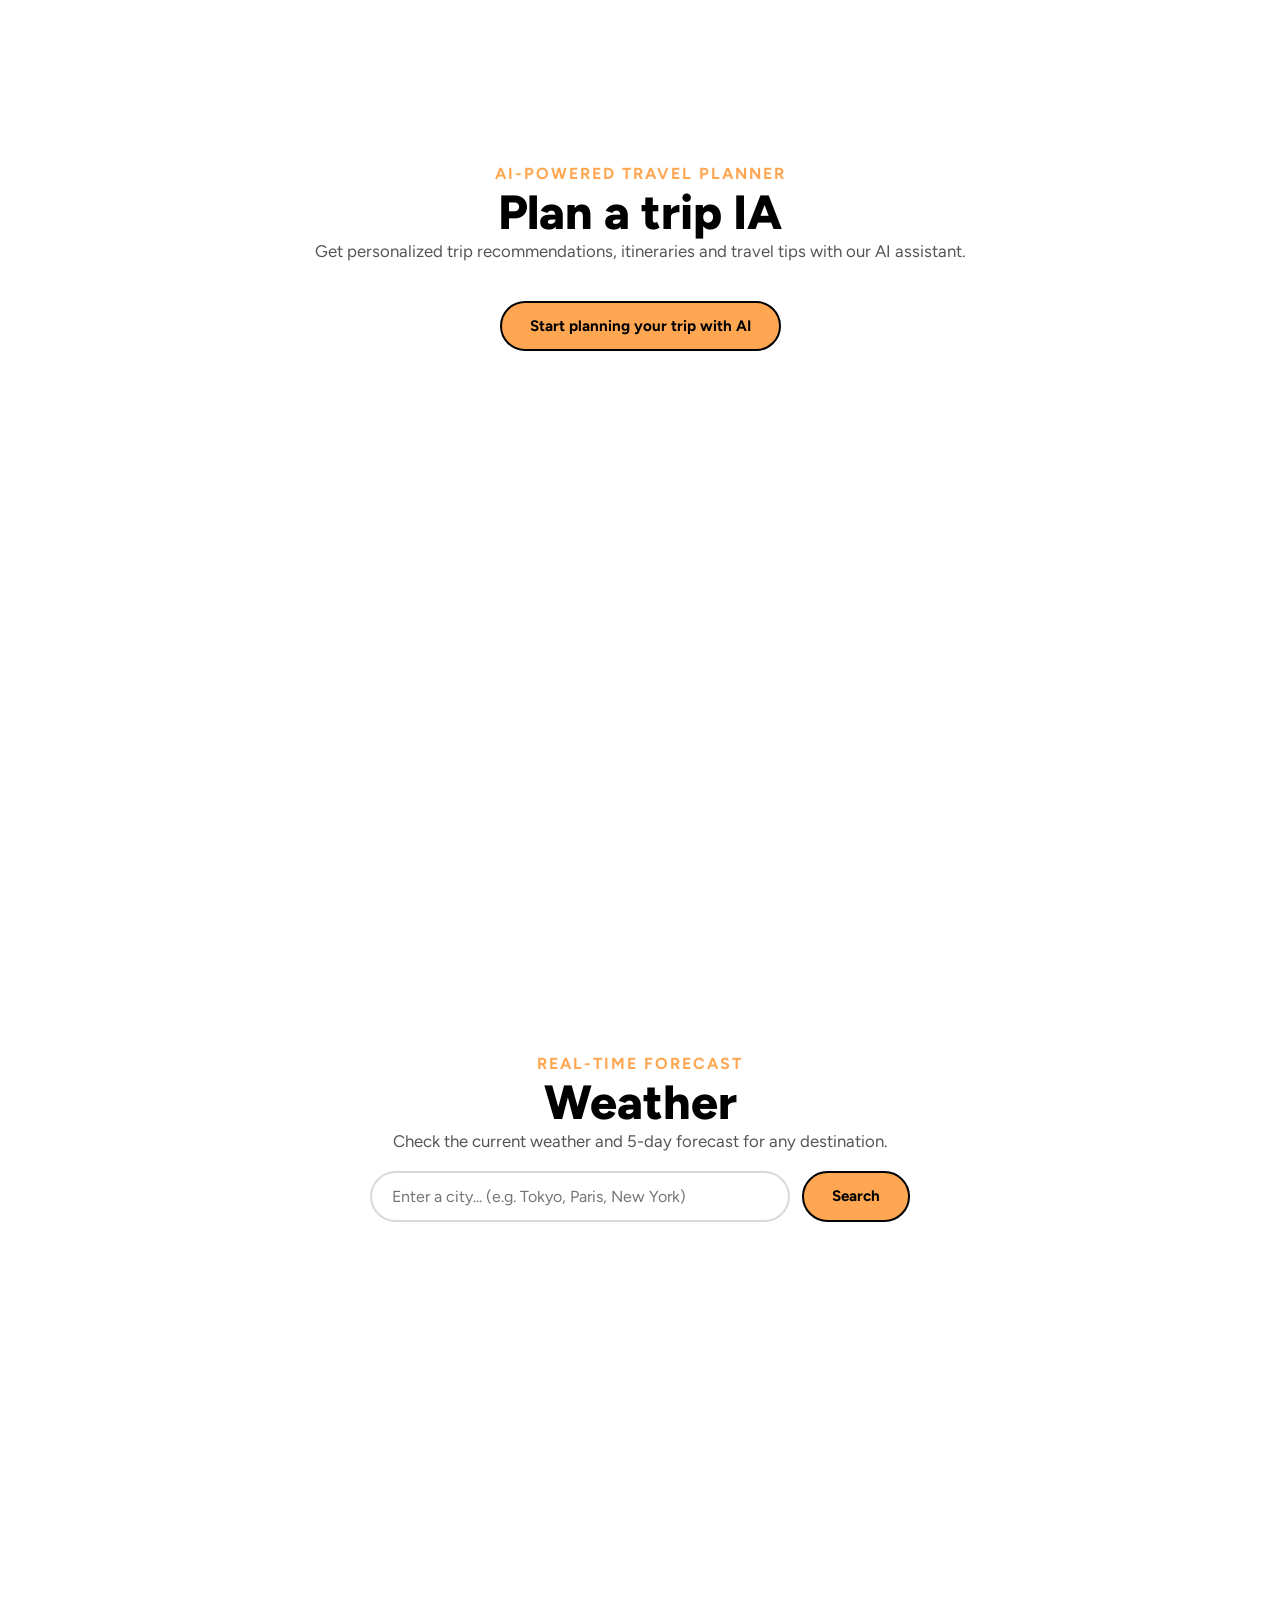
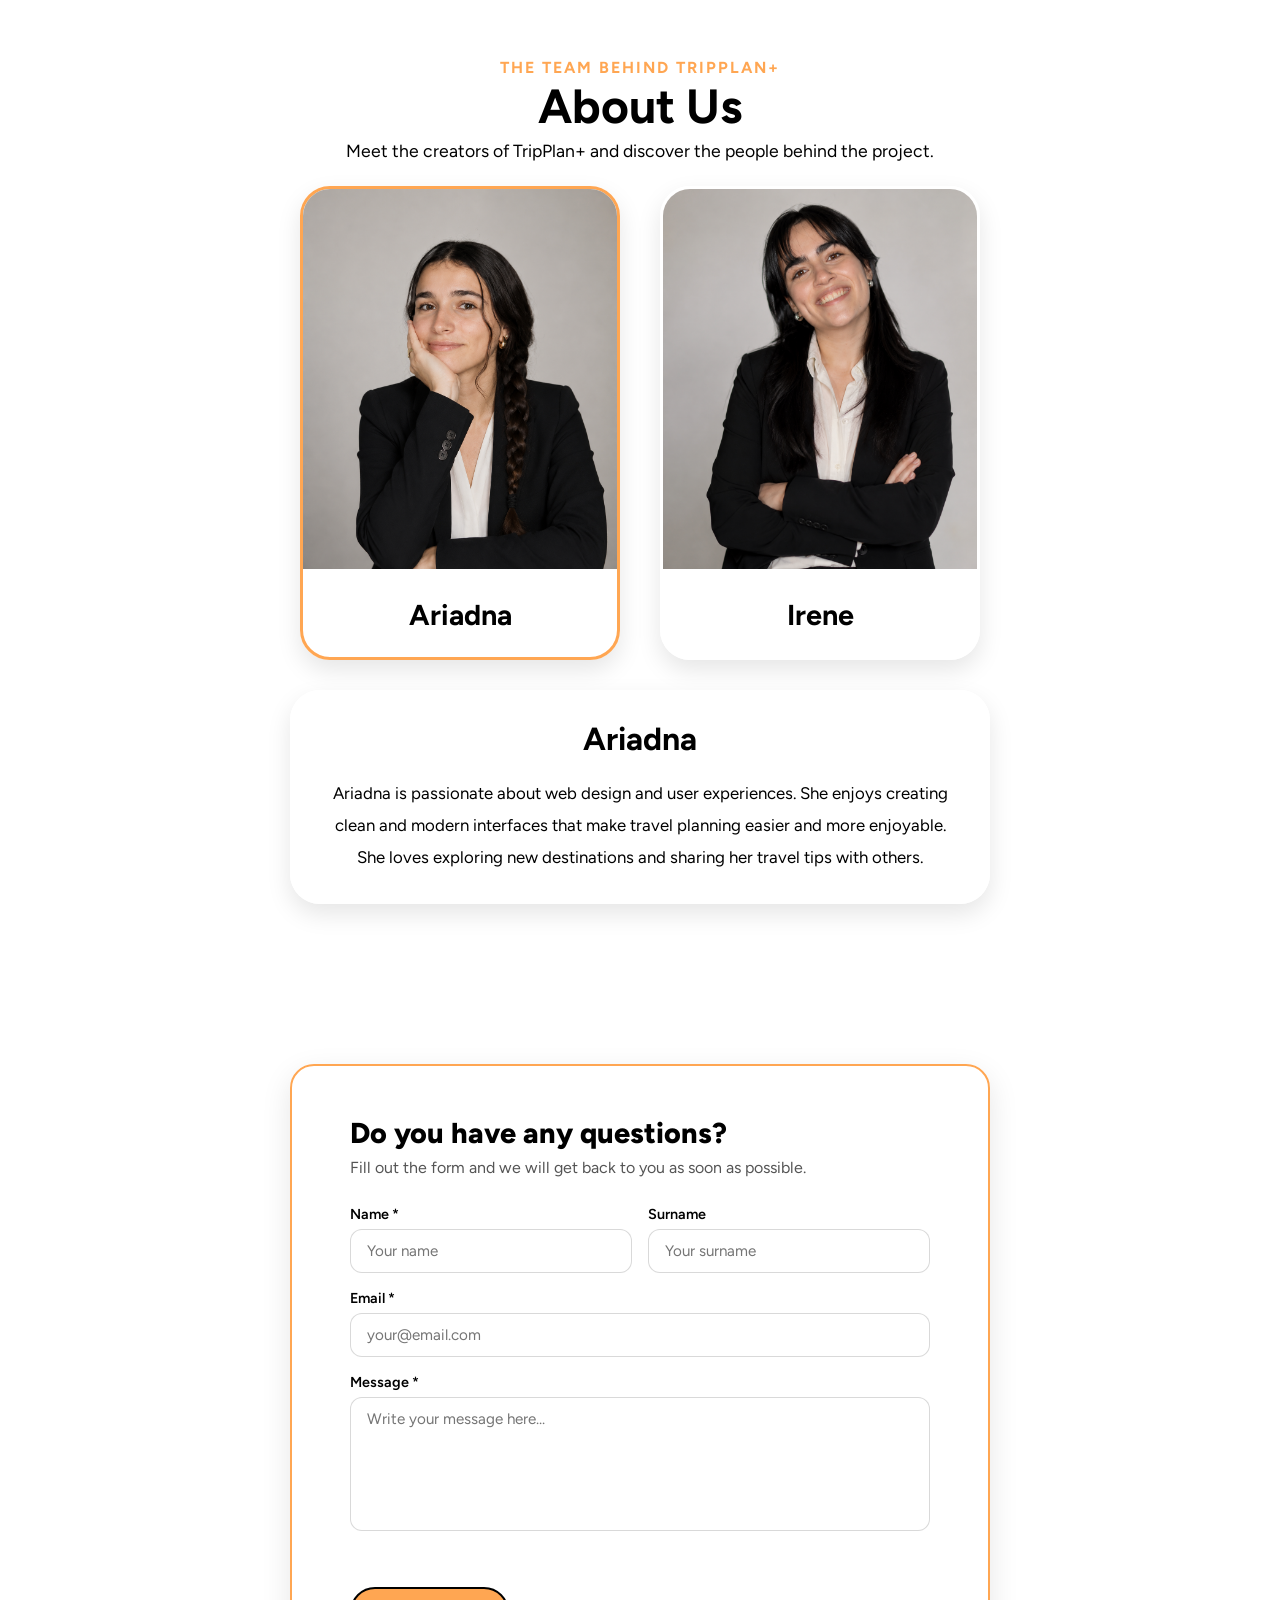
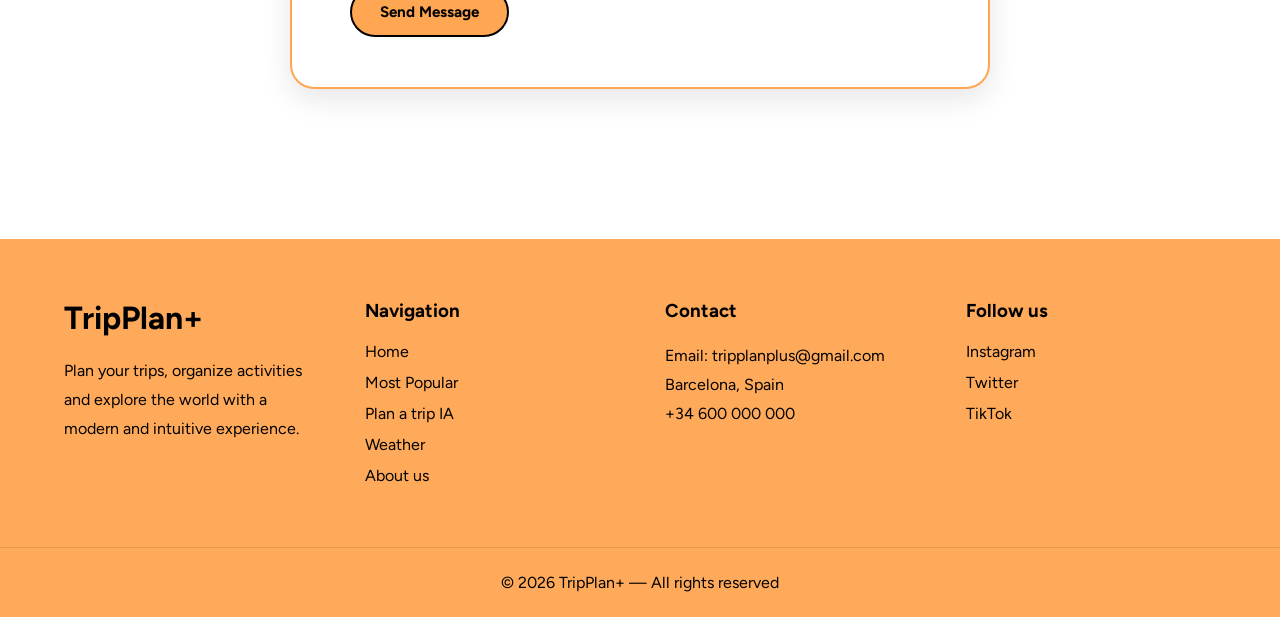
==== commit 7eedefc6: "mejoras style final" ====
--- a/index.html
+++ b/index.html
@@ -93,6 +93,7 @@
     <section id="popular">
 
       <div class="popular-header">
+        <p class="popular-tag">TOP DESTINATIONS</p>
         <h2>Popular Destinations</h2>
         <p class="popular-description">Discover the most popular travel destinations around the world and get inspired
           for your next trip.</p>
--- a/style.css
+++ b/style.css
@@ -6,6 +6,15 @@
 
 html {
   scroll-behavior: smooth;
+}
+
+:root {
+  --color-primary: rgb(255, 166, 82);
+  --color-primary-hover: rgb(250, 119, 4);
+  --color-dark: #000;
+  --color-light: #fff;
+  --radius: 30px;
+  --transition: 0.3s ease;
 }
 
 body {
@@ -19,6 +28,14 @@
   background-attachment: fixed;
 }
 
+button:not(.menu-toggle),
+.contact {
+  border-radius: var(--radius);
+  cursor: pointer;
+  font-weight: 700;
+  transition: background-color var(--transition), color var(--transition);
+}
+
 /* HEADER */
 
 header {
@@ -48,7 +65,7 @@
   color: black;
   font-weight: 500;
   font-size: 1rem;
-  transition: 0.3s;
+  transition: color var(--transition);
 }
 
 nav ul li a:hover {
@@ -58,13 +75,9 @@
 #nav-login .contact {
   padding: 10px 20px;
   border: 2px solid transparent;
-  border-radius: 30px;
   background-color: black;
   color: white;
-  font-weight: 700;
   font-size: 0.8rem;
-  cursor: pointer;
-  transition: background-color 0.3s ease, color 0.3s ease, border-color 0.3s ease;
 }
 
 #nav-login .contact:hover {
@@ -131,23 +144,14 @@
   gap: 20px;
 }
 
-.home-buttons button,
-.popular-button button {
+ .home-buttons button,
+ .popular-button button {
   padding: 15px 25px;
   border: none;
-  border-radius: 30px;
-  background-color: rgb(0, 0, 0);
-  color: white;
-  font-weight: 700;
+  background-color: var(--color-dark);
+  color: var(--color-light);
   font-size: 0.8rem;
-  cursor: pointer;
-  transition: 0.3s;
   border: black solid 2px;
-}
-
-.home-buttons button,
-#nav-login .login {
-  transition: background-color 0.3s ease, color 0.3s ease;
 }
 
 #primary-button {
@@ -214,8 +218,13 @@
   width: 100%;
   overflow: hidden;
   position: relative;
-  padding: 80px 0;
-  /* sin padding lateral: las flechas lo gestionan */
+  
+}
+
+.popular-tag {
+  color: rgb(255, 166, 82);
+  font-weight: 700;
+  letter-spacing: 2px;
 }
 
 .popular-header {
@@ -336,10 +345,6 @@
   justify-content: center;
 }
 
-.popular-button button:hover {
-  background-color: rgb(250, 119, 4);
-}
-
 
 /* ───────── TRIPS PAGE ───────── */
 
@@ -1013,55 +1018,34 @@
 .creator-card {
 
   width: 320px;
-
   background: rgba(255, 255, 255, 0.92);
-
   backdrop-filter: blur(5px);
-
   border-radius: 30px;
-
   overflow: hidden;
-
-  cursor: pointer;
-
+  cursor: pointer;
   transition: 0.3s;
-
   box-shadow: 0 10px 25px rgba(0, 0, 0, 0.1);
-
   border: 3px solid transparent;
-
 }
 
 .creator-card:hover {
-
   transform: translateY(-10px);
-
 }
 
 .creator-card.active {
-
   border-color: rgb(255, 166, 82);
-
 }
 
 .creator-card img {
-
   width: 100%;
-
   height: 380px;
-
   object-fit: cover;
-
 }
 
 .creator-card h3 {
-
   padding: 25px;
-
   text-align: center;
-
   font-size: 1.8rem;
-
 }
 
 /* DESCRIPTION */
@@ -1069,19 +1053,12 @@
 .creator-description {
 
   max-width: 700px;
-
   margin: auto;
-
   background: rgba(255, 255, 255, 0.92);
-
   backdrop-filter: blur(5px);
-
   padding: 30px;
-
   border-radius: 30px;
-
   box-shadow: 0 10px 25px rgba(0, 0, 0, 0.1);
-
   text-align: center;
 
 }
@@ -1190,10 +1167,10 @@
 
 /* PLAN TRIP */
 #plan-trip {
-  min-height: 100vh; /* Ocupa el 100% de la pantalla */
+  min-height: 100vh;
   display: flex;
   flex-direction: column;
-  justify-content: center; /* Centra el contenido verticalmente */
+  justify-content: center; 
   padding: 40px 5%;
   max-width: 1000px;
   margin: 0 auto;
@@ -1251,7 +1228,7 @@
   min-height: 100vh; /* Ocupa el 100% de la pantalla */
   display: flex;
   flex-direction: column;
-  justify-content: center; /* Centra el contenido verticalmente */
+  justify-content: center; 
   padding: 40px 5%;
   max-width: 1000px;
   margin: 0 auto;
@@ -1479,13 +1456,9 @@
 .menu-toggle {
 
   display: none;
-
   background: none;
-
   border: none;
-
   font-size: 2rem;
-
   cursor: pointer;
 
 }
@@ -1495,55 +1468,36 @@
 @media (max-width: 900px) {
 
   header {
-
     position: relative;
-
     padding: 20px;
-
   }
 
   .menu-toggle {
-
     display: block;
-
   }
 
   .nav ul {
-
     flex-direction: column;
-
     gap: 20px;
-
   }
 
   #mobile-nav {
 
     position: absolute;
-
     top: 90px;
-
     left: 0;
-
     width: 100%;
-
     background: rgba(255, 166, 82, 0.98);
-
     padding: 30px;
-
     display: none;
-
   }
 
   #mobile-nav.active {
-
     display: block;
-
   }
 
   #nav-login {
-
     display: none;
-
   }
 
 }
@@ -1560,7 +1514,7 @@
   .home-content {
     grid-template-columns: 1fr; /* Pasa a tener 1 sola columna (texto arriba, fotos abajo) */
     gap: 40px;
-    text-align: center; /* Centra el texto para un look más limpio en móvil */
+    text-align: center; 
   }
 
   .home-text {
@@ -1569,7 +1523,7 @@
   }
 
   .home-text h2 {
-    font-size: 3rem; /* Encogemos un poco el título principal para que no se desborde */
+    font-size: 3rem; 
   }
 
   .home-description {
@@ -1578,7 +1532,7 @@
   }
 
   .home-buttons {
-    justify-content: center; /* Centra los botones en pantallas pequeñas */
+    justify-content: center; 
   }
 
   .home-image {
@@ -1588,8 +1542,6 @@
     margin: 0 auto; /* Centra el bloque de fotos */
   }
 
-
-  /* Reglas que ya tenías para TRIPS PAGE */
   .trip-hero {
     grid-template-columns: 1fr;
   }
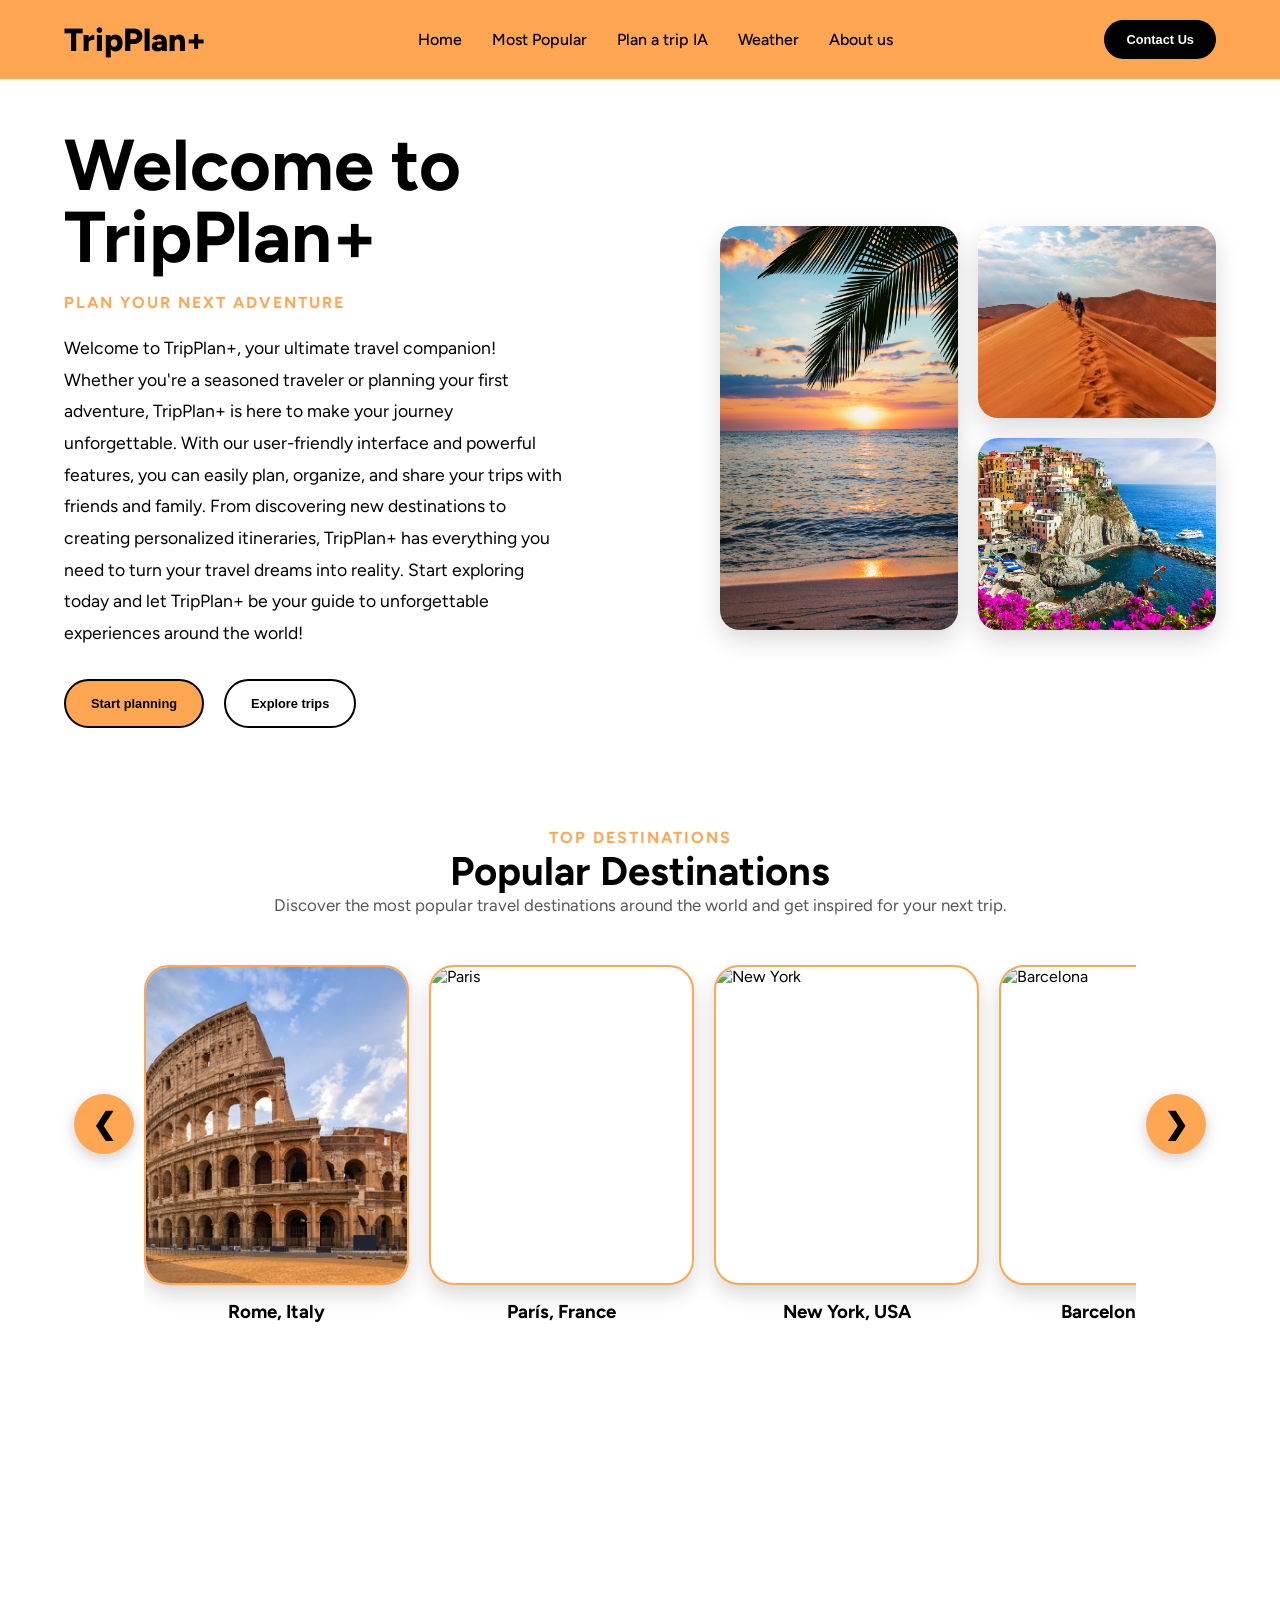
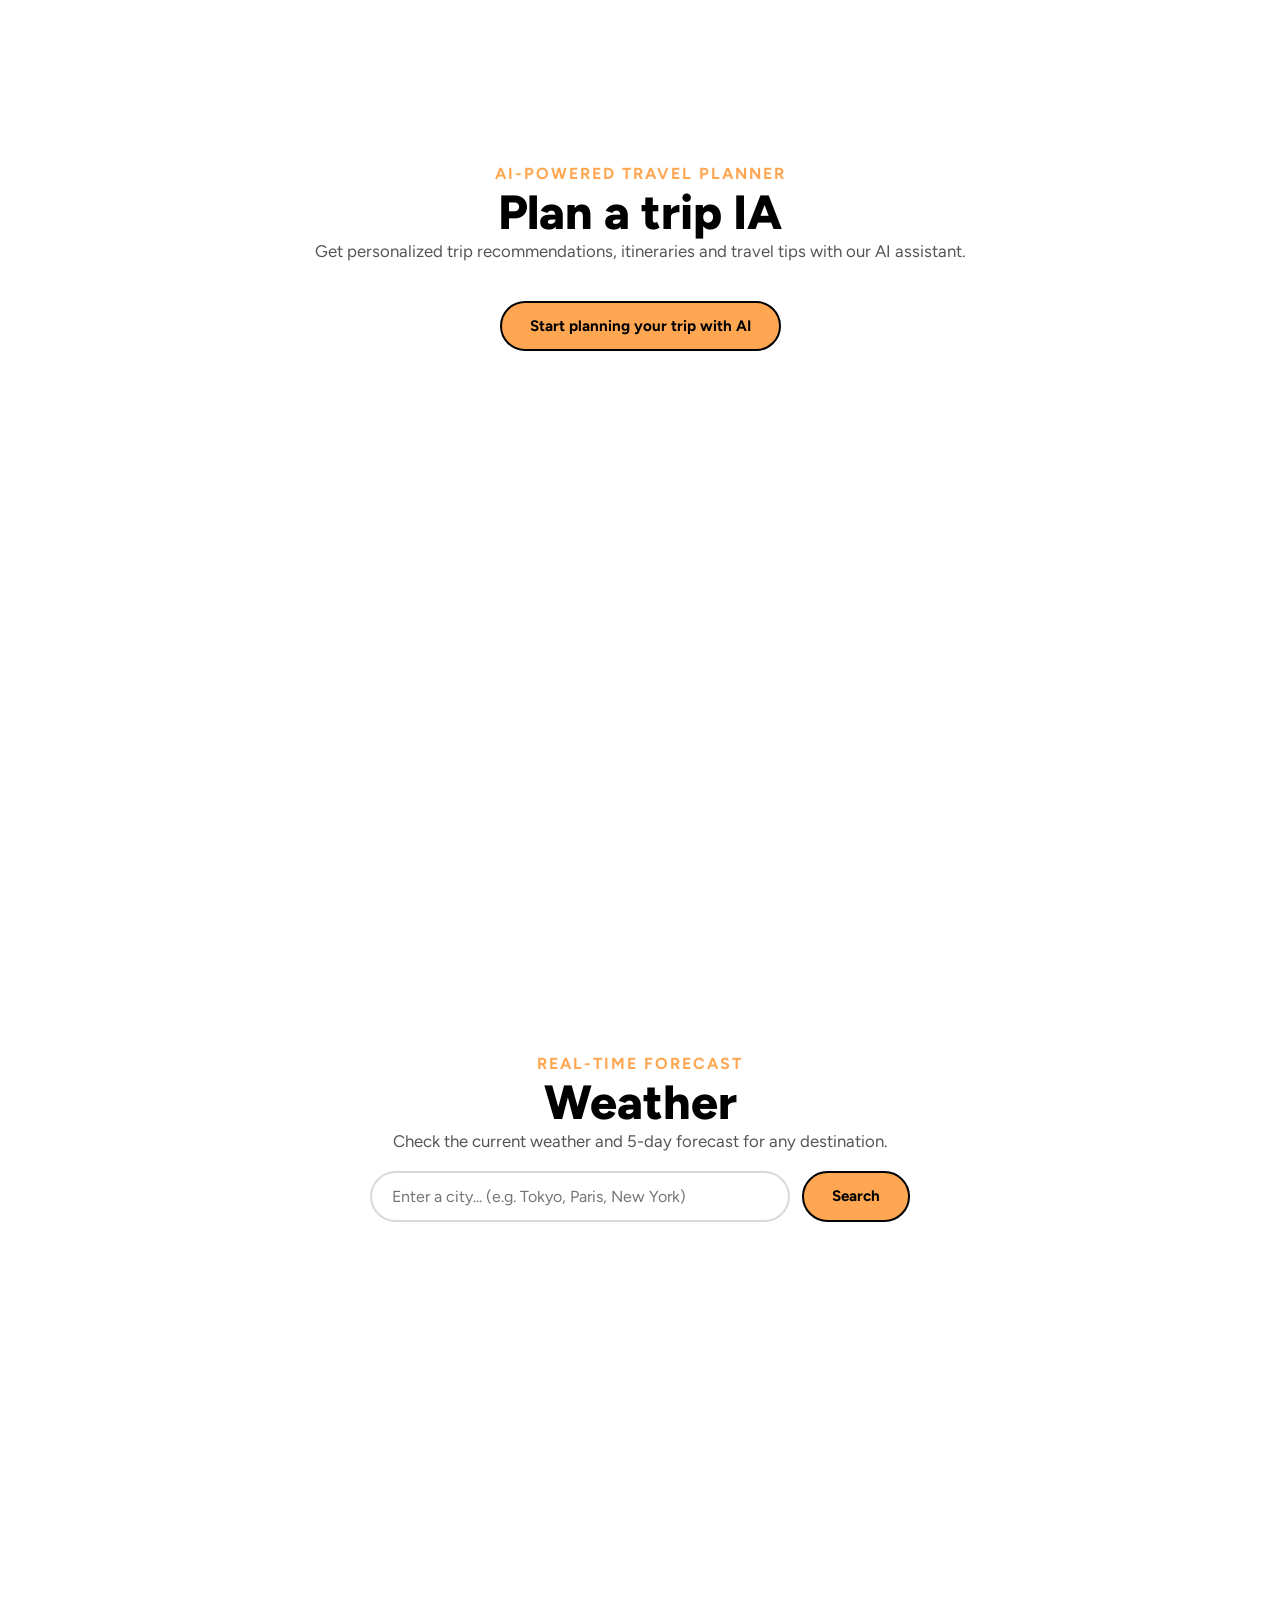
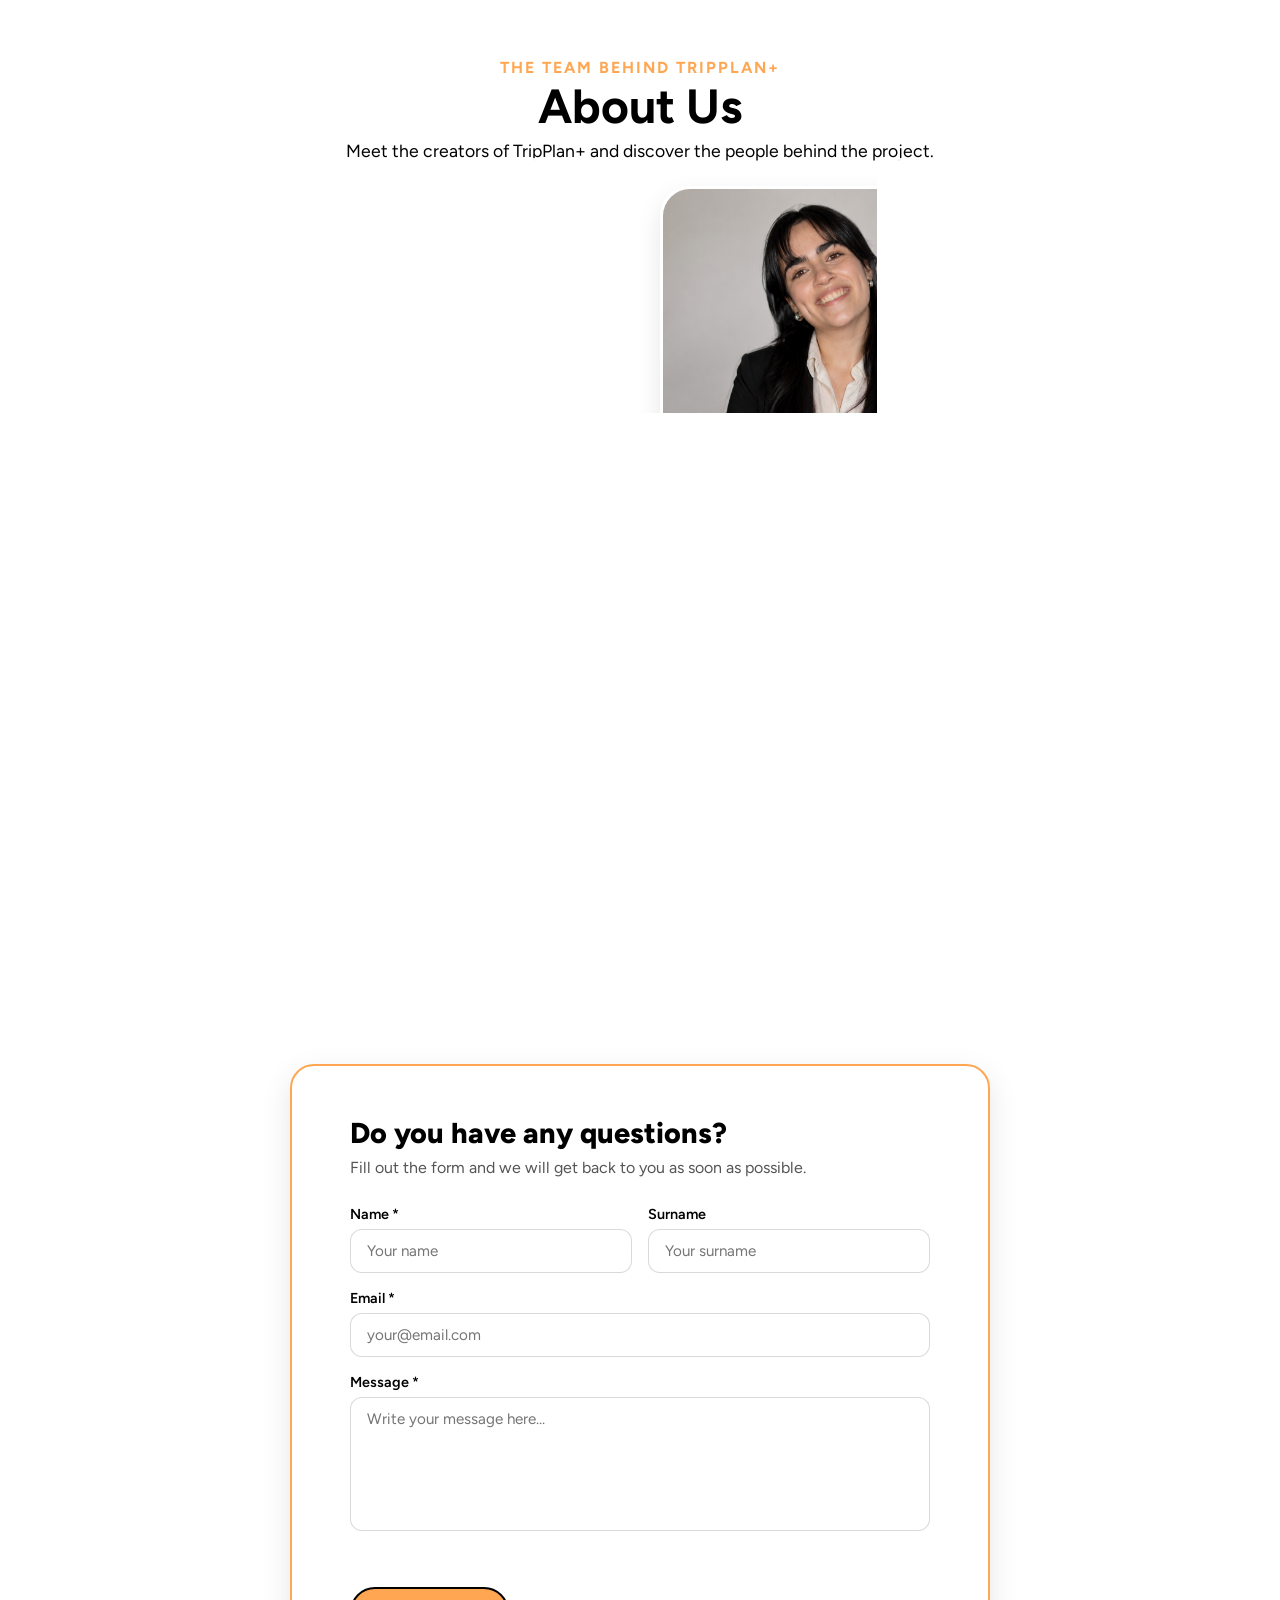
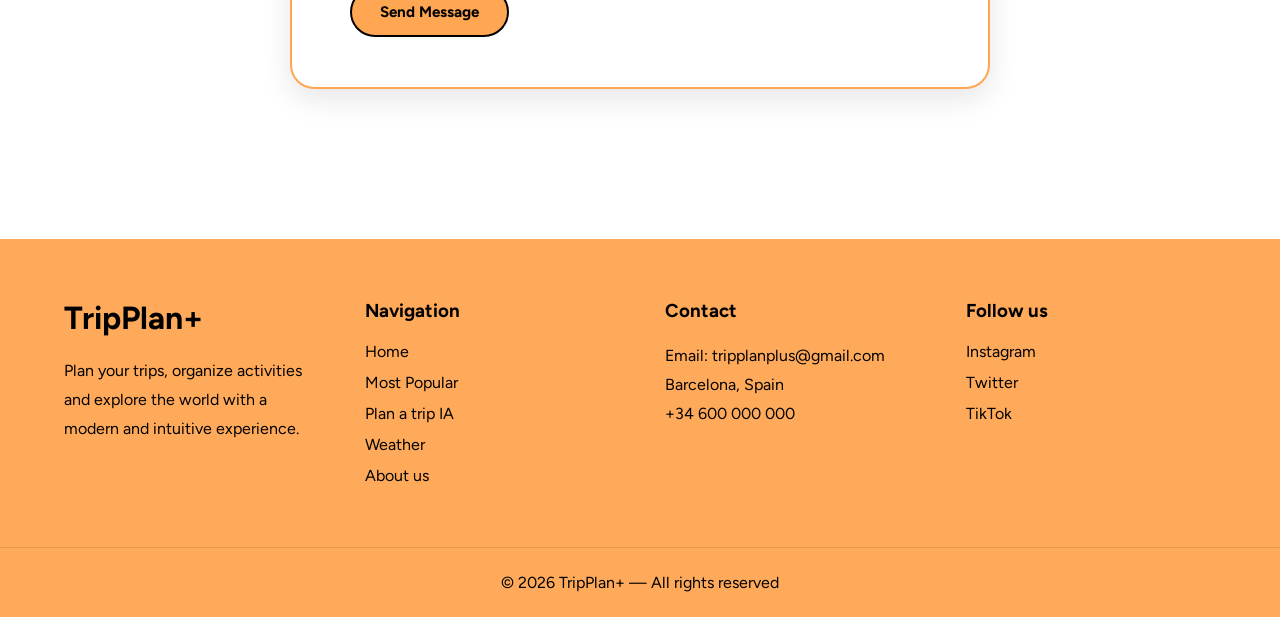
==== commit 9a956c2c: "ultimos cambios finales" ====
--- a/index.html
+++ b/index.html
@@ -32,7 +32,7 @@
 
         <li><a href="index.html#popular">Most Popular</a></li>
 
-        <li><a href="trips.html">Plan a trip IA</a></li>
+        <li><a href="index.html#plan-trip">Plan a trip IA</a></li>
 
         <li><a href="index.html#weather">Weather</a></li>
 
--- a/style.css
+++ b/style.css
@@ -452,9 +452,10 @@
   font-size: 1rem;
   cursor: pointer;
   transition: 0.3s;
-}
-
-.trip-save-btn:hover {
+  border: 2px solid black;
+}
+
+.trip-save-btn:hover, #back-btn:hover {
   background-color: rgb(250, 119, 4);
 }
 
@@ -750,19 +751,12 @@
 .delete-btn {
 
   margin-top: 30px;
-
   padding: 14px 20px;
-
   border: none;
-
   border-radius: 15px;
-
   background: crimson;
-
   color: white;
-
-  font-weight: 700;
-
+  font-weight: 700;
   cursor: pointer;
 
 }
@@ -802,23 +796,16 @@
 }
 
 .trip-mini-card:hover {
-
   transform: translateY(-8px);
-
 }
 
 .trip-preview h3 {
-
   font-size: 1.6rem;
-
   margin-bottom: 10px;
-
 }
 
 .trip-preview p {
-
   color: #666;
-
 }
 
 /* ───────── DETAILS ───────── */
@@ -836,6 +823,22 @@
 }
 
 /* ───────── BUTTONS ───────── */
+
+#back-btn {
+  display: block;
+  margin: 10px auto 10px 0;
+  width: 100%;
+  padding: 14px 28px;
+  border: 2px solid black;
+  border-radius: 30px;
+  background-color: rgb(255, 166, 82);
+  font-family: "Figtree", sans-serif;
+  font-weight: 700;
+  font-size: 0.95rem;
+  cursor: pointer;
+  transition: background-color 0.3s;
+  
+}
 
 .add-activity-btn,
 .delete-btn {
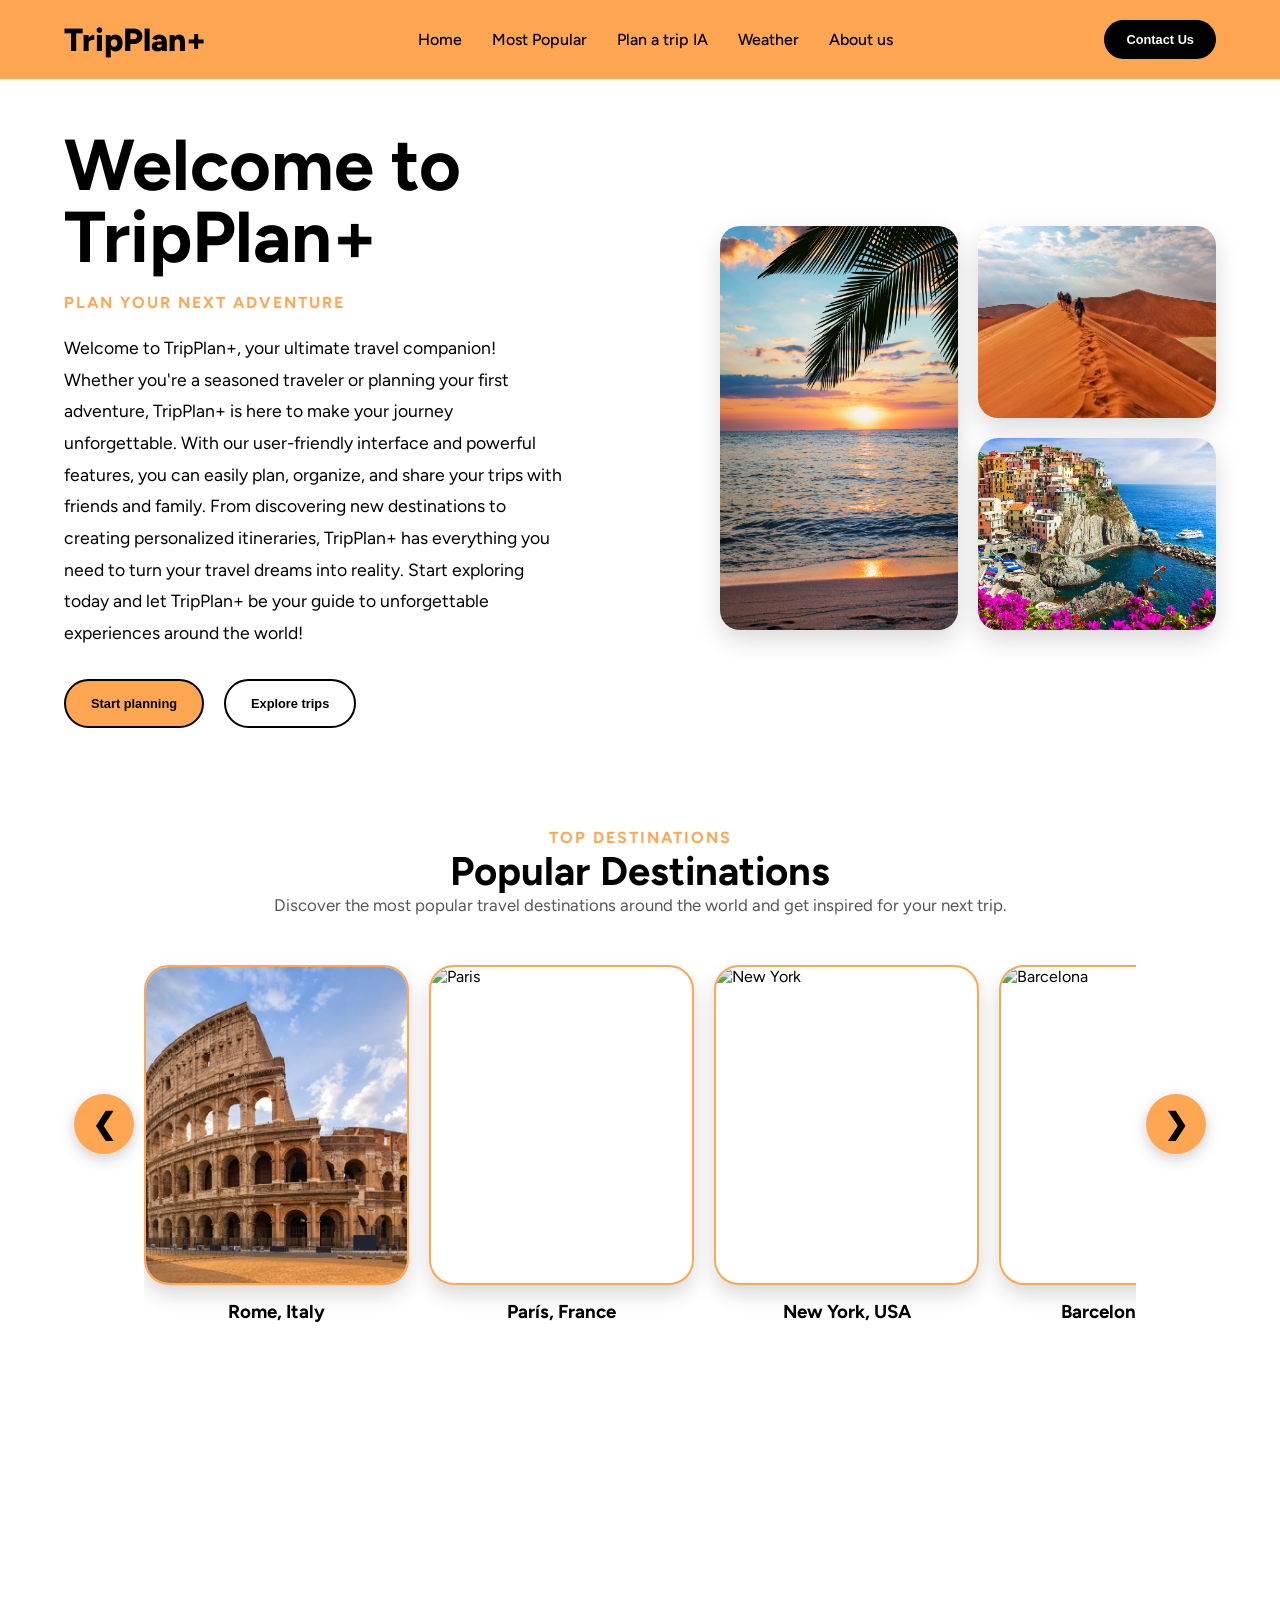
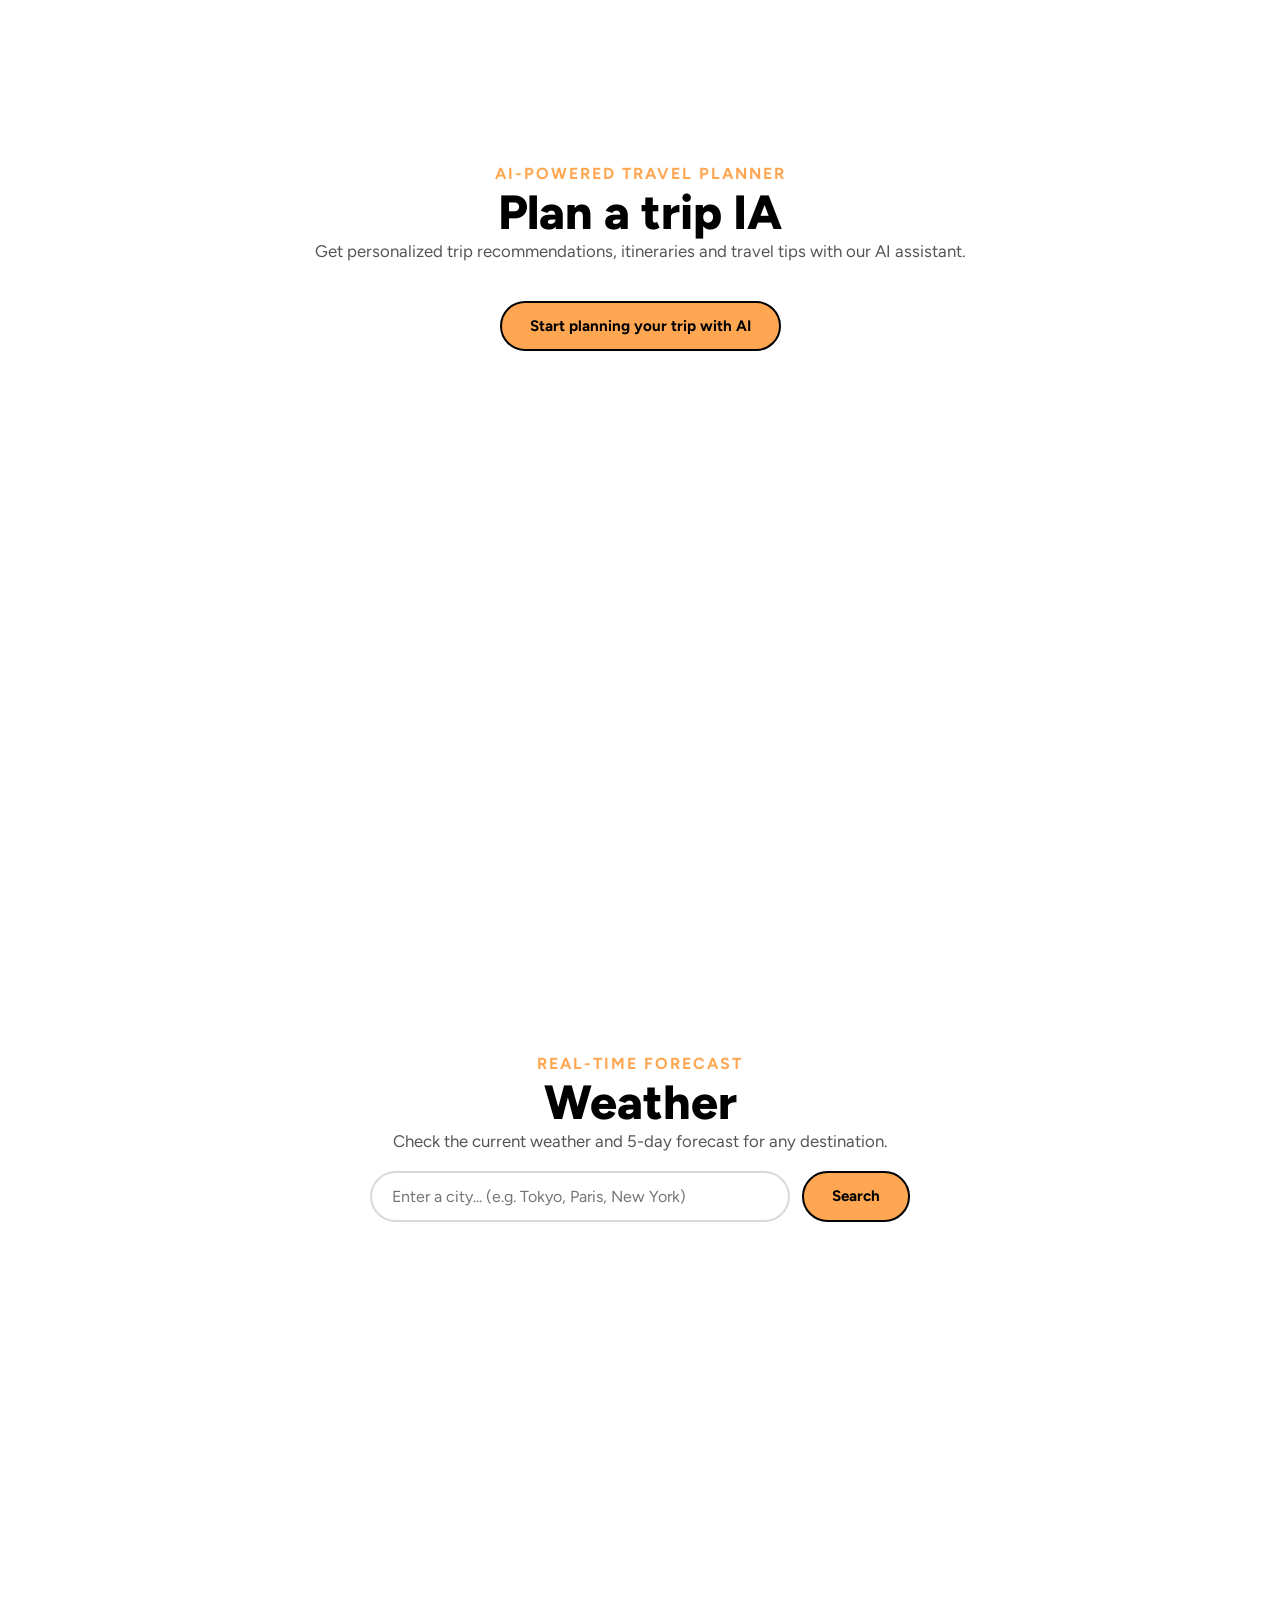
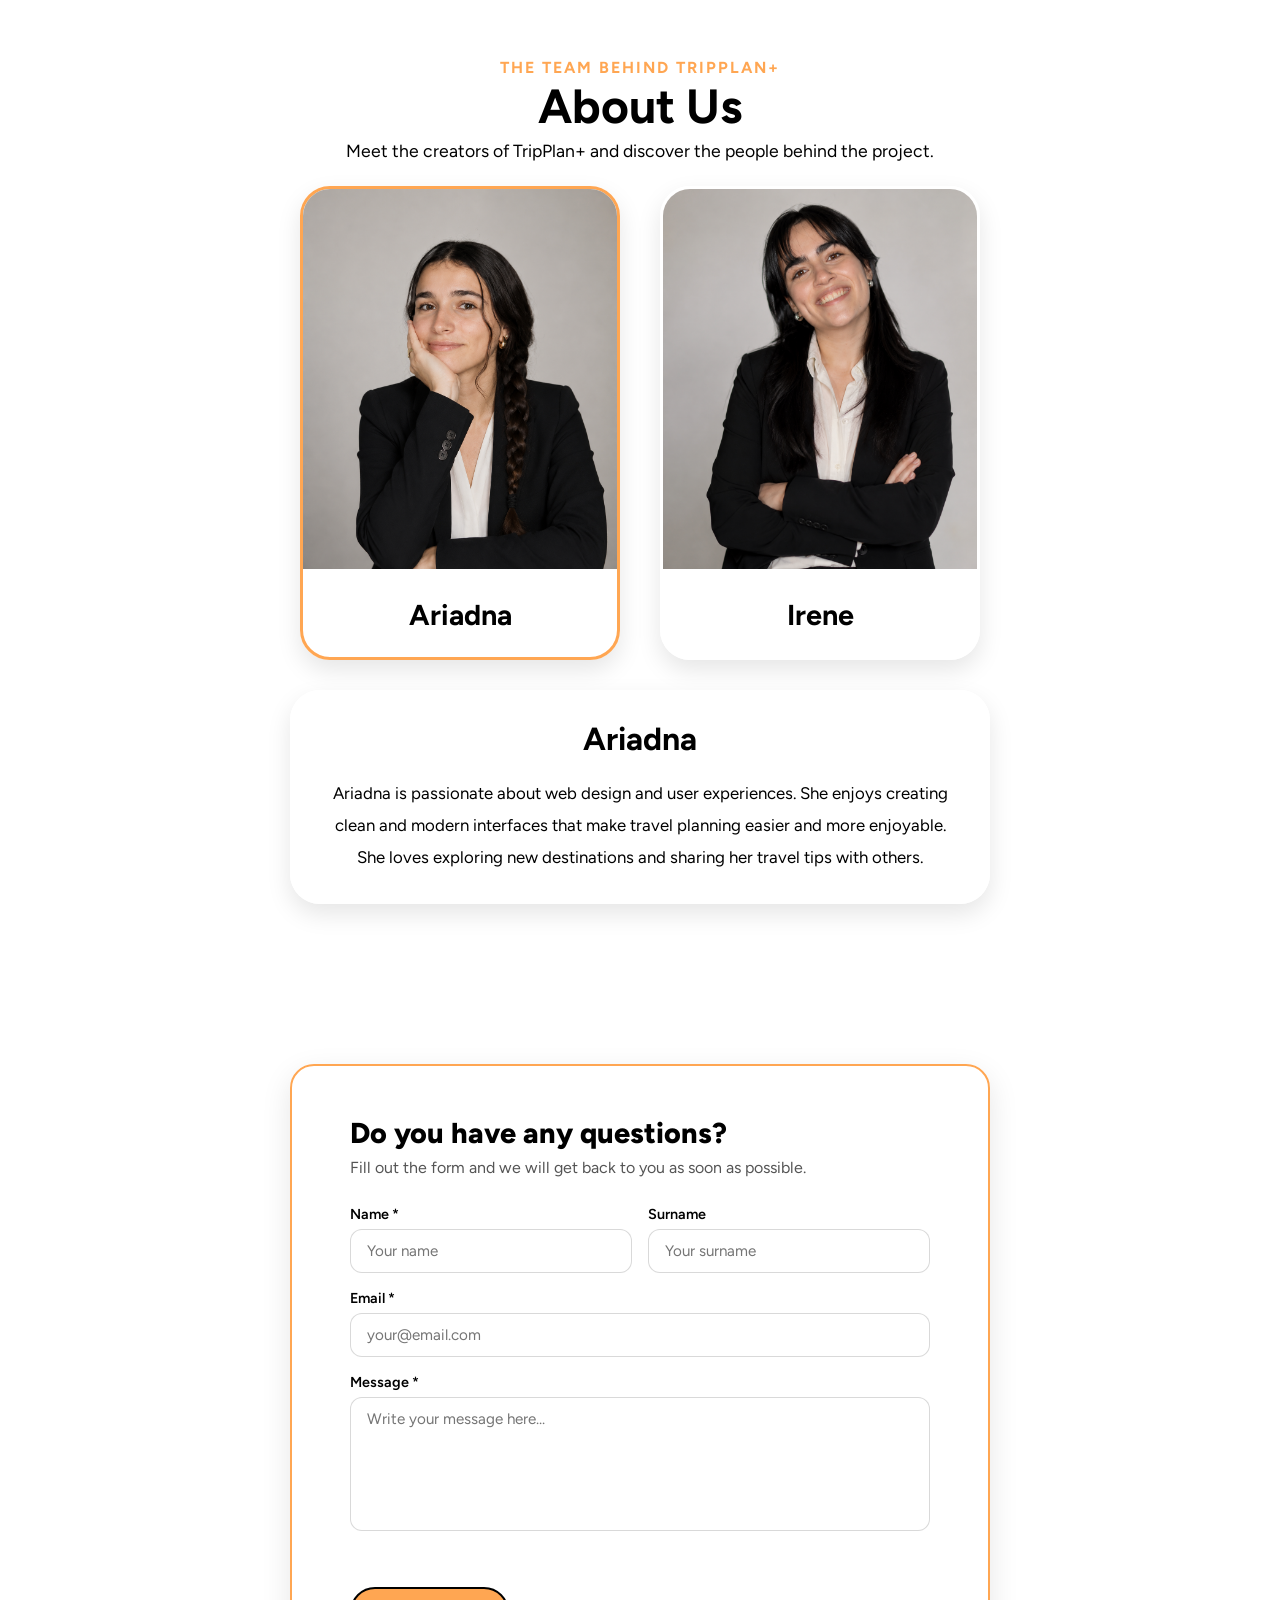
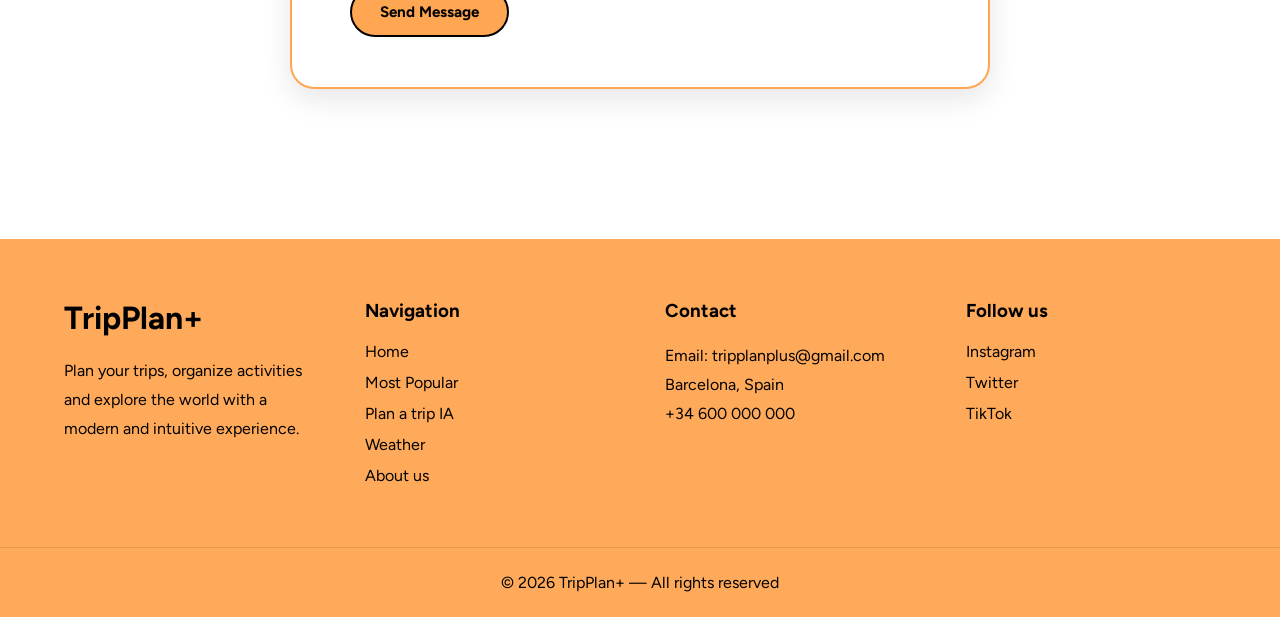
==== commit 2f20483b: "indice" ====
--- a/index.html
+++ b/index.html
@@ -333,7 +333,7 @@
 
         <p>Fill out the form and we will get back to you as soon as possible.</p>
 
-        <form id="contact-form" class="contact-form" action="#" method="POST" novalidate>
+        <form id="contact-form" class="contact-form" action="#" method="POST" >
 
           <div class="form-row">
 
